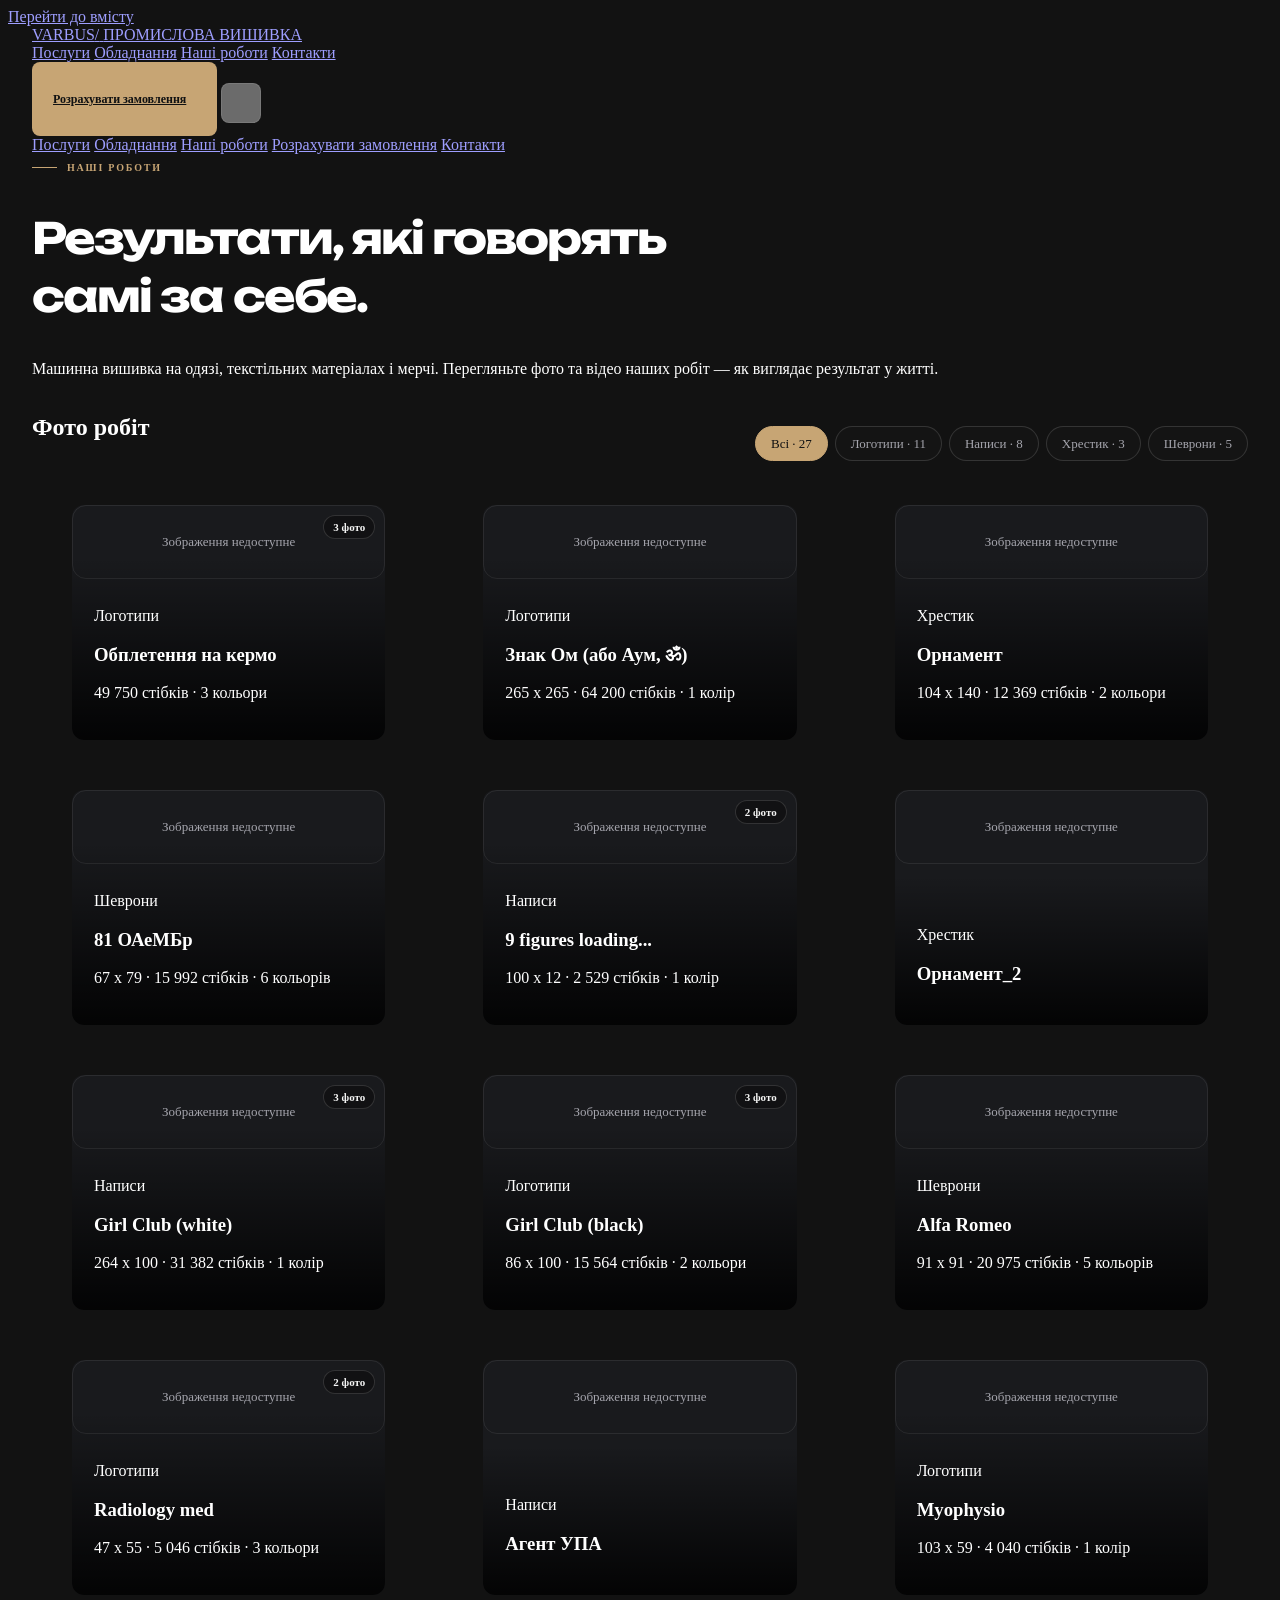
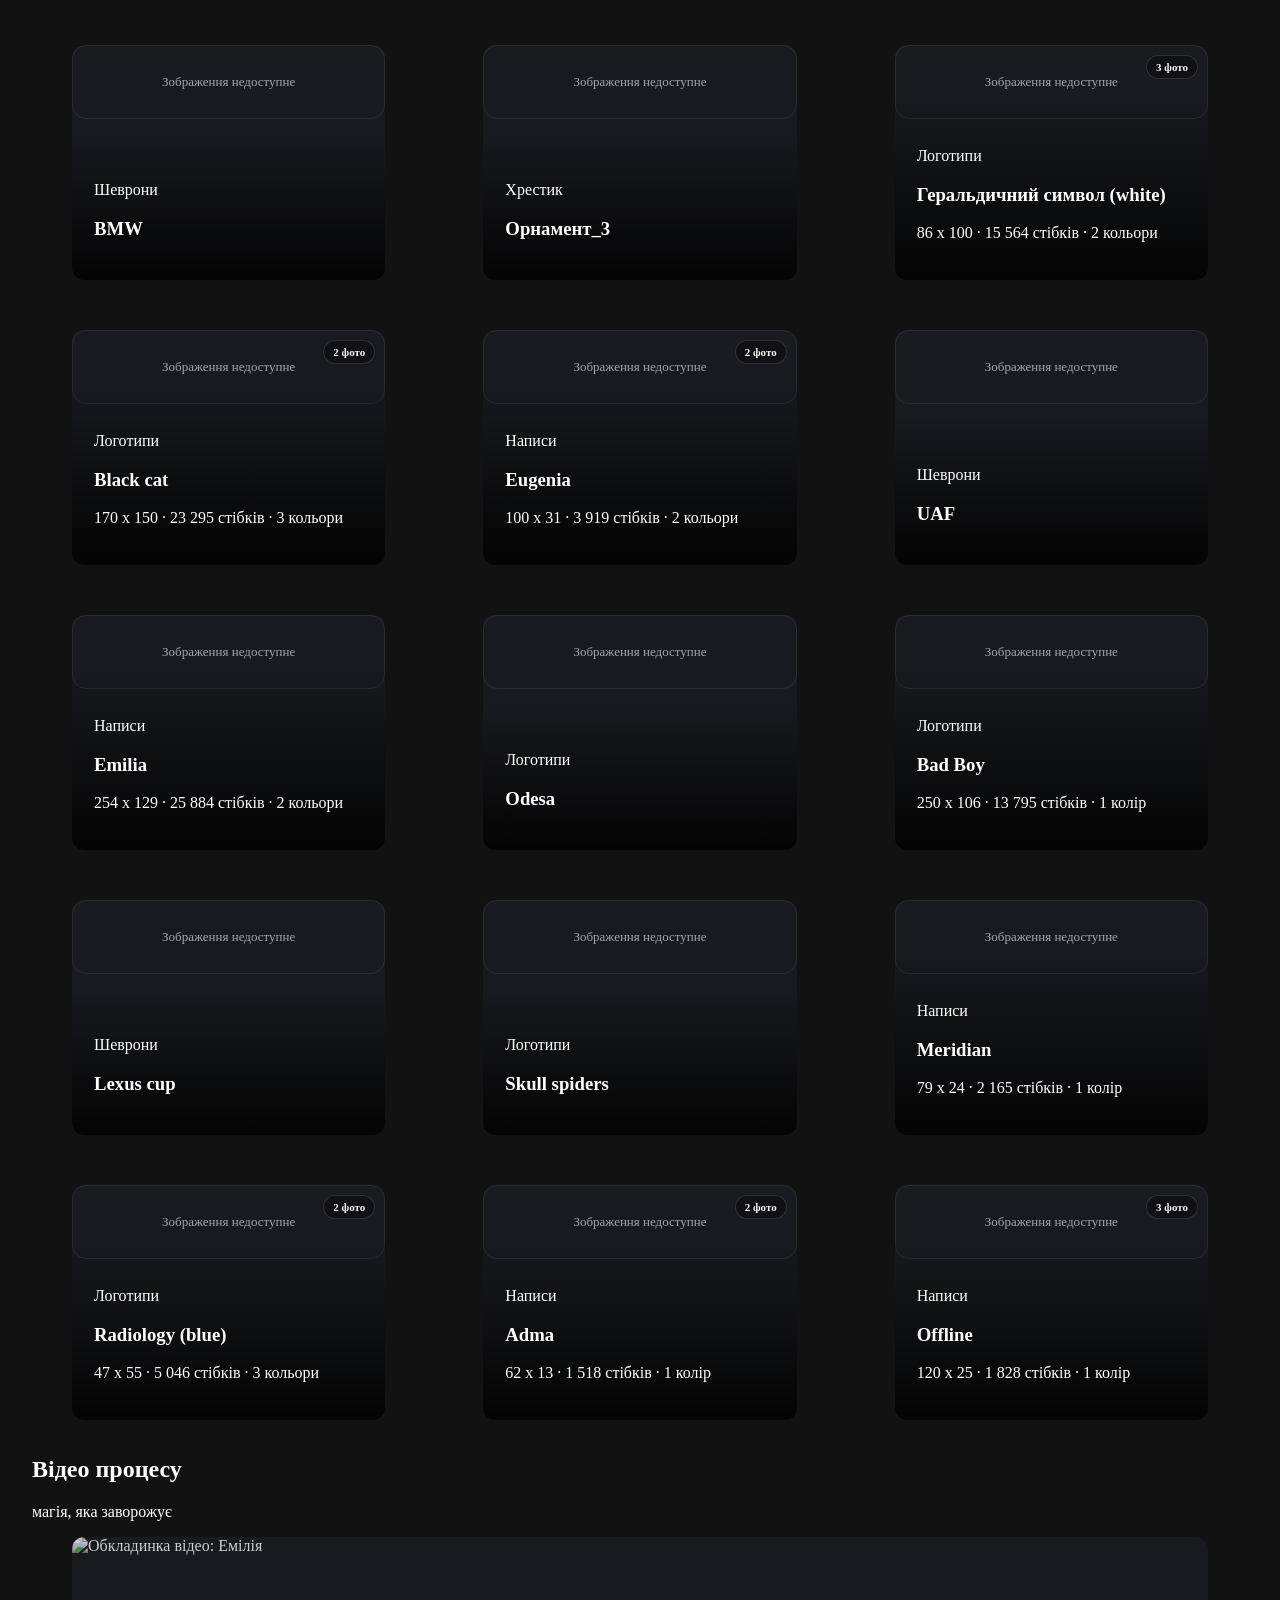
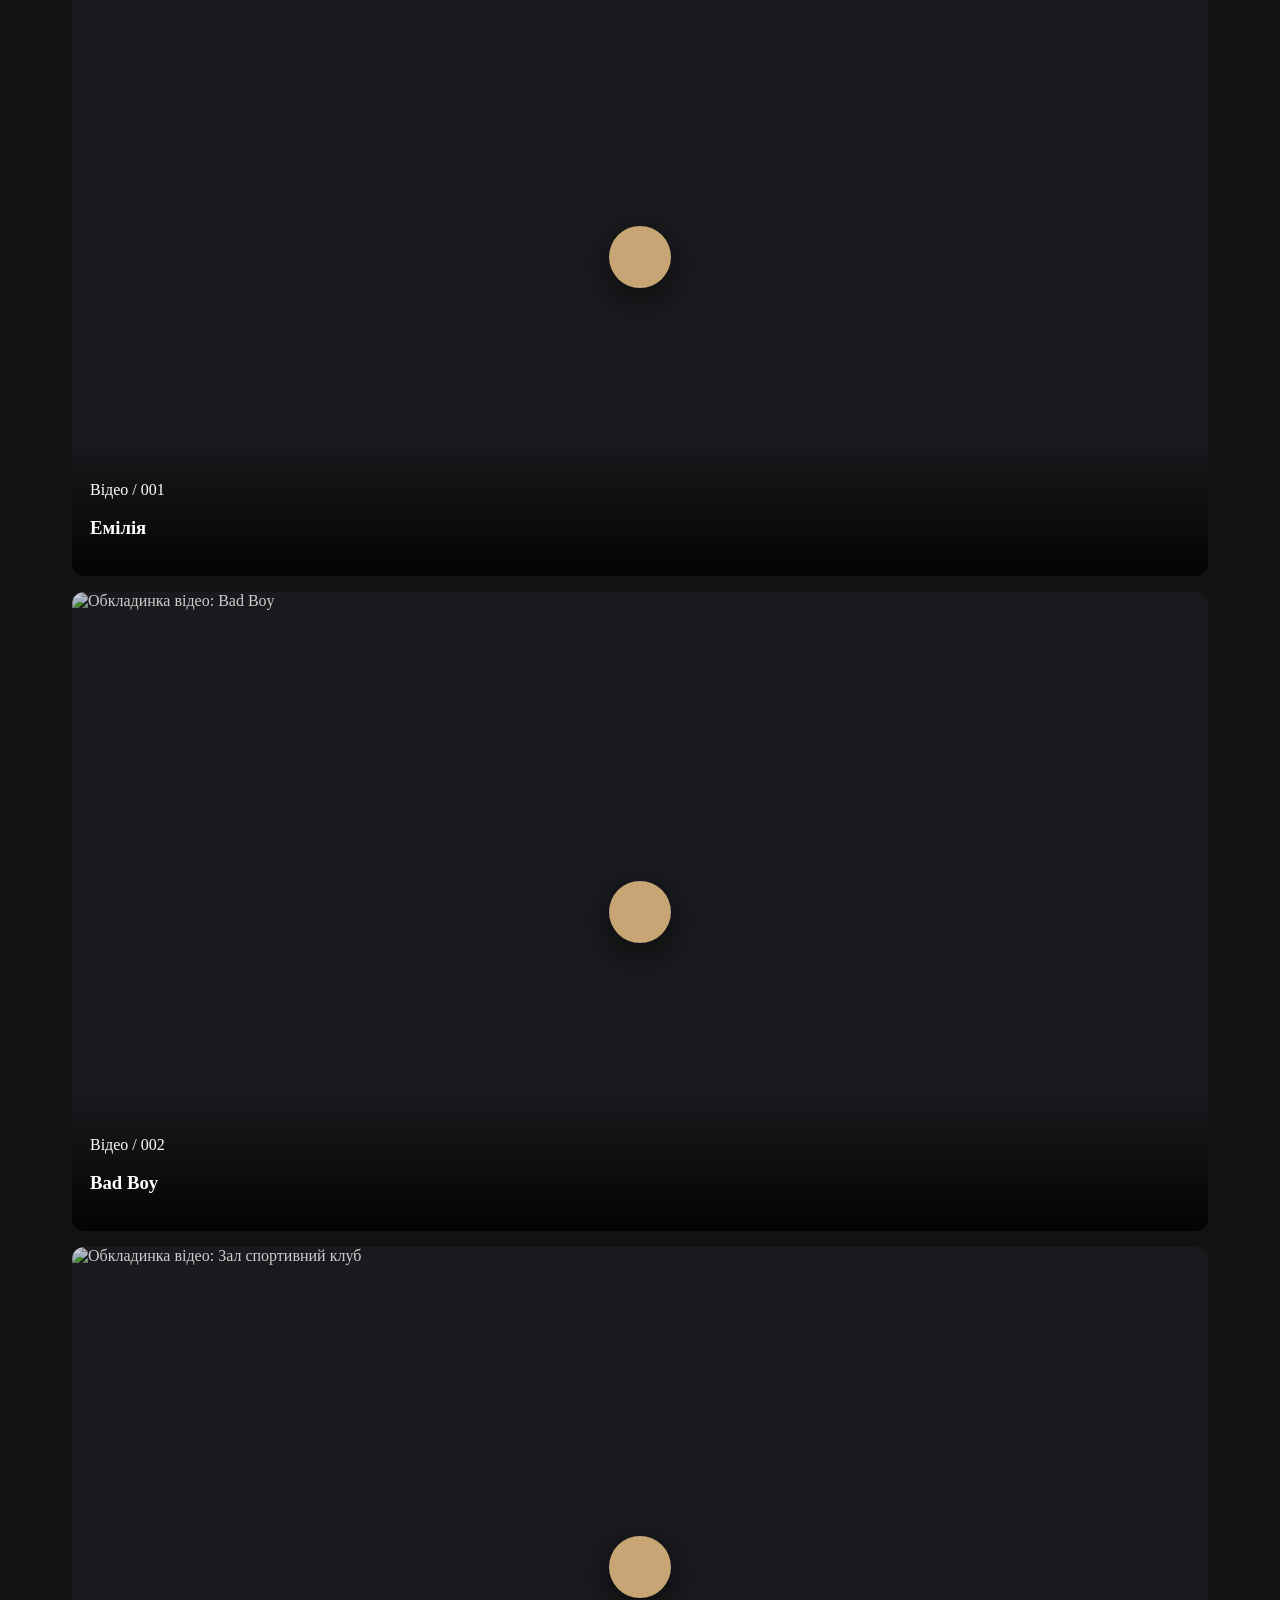
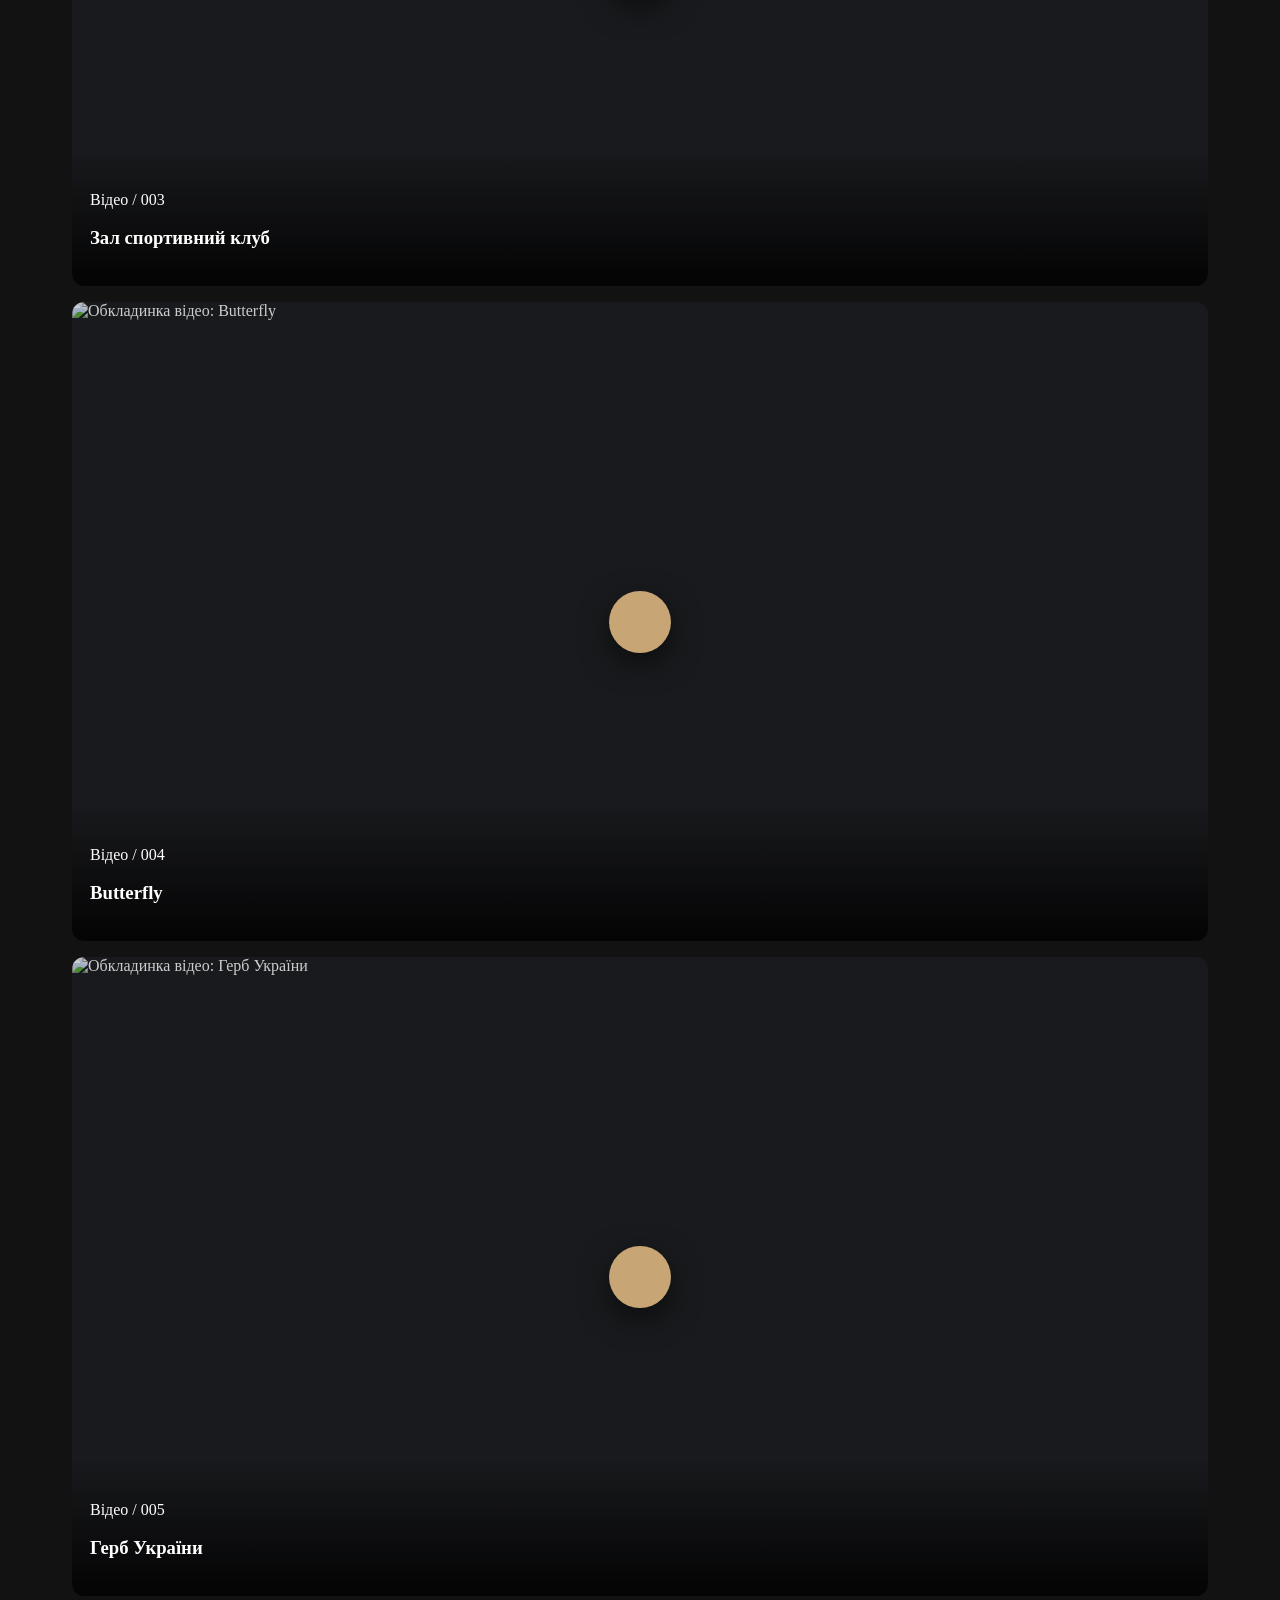
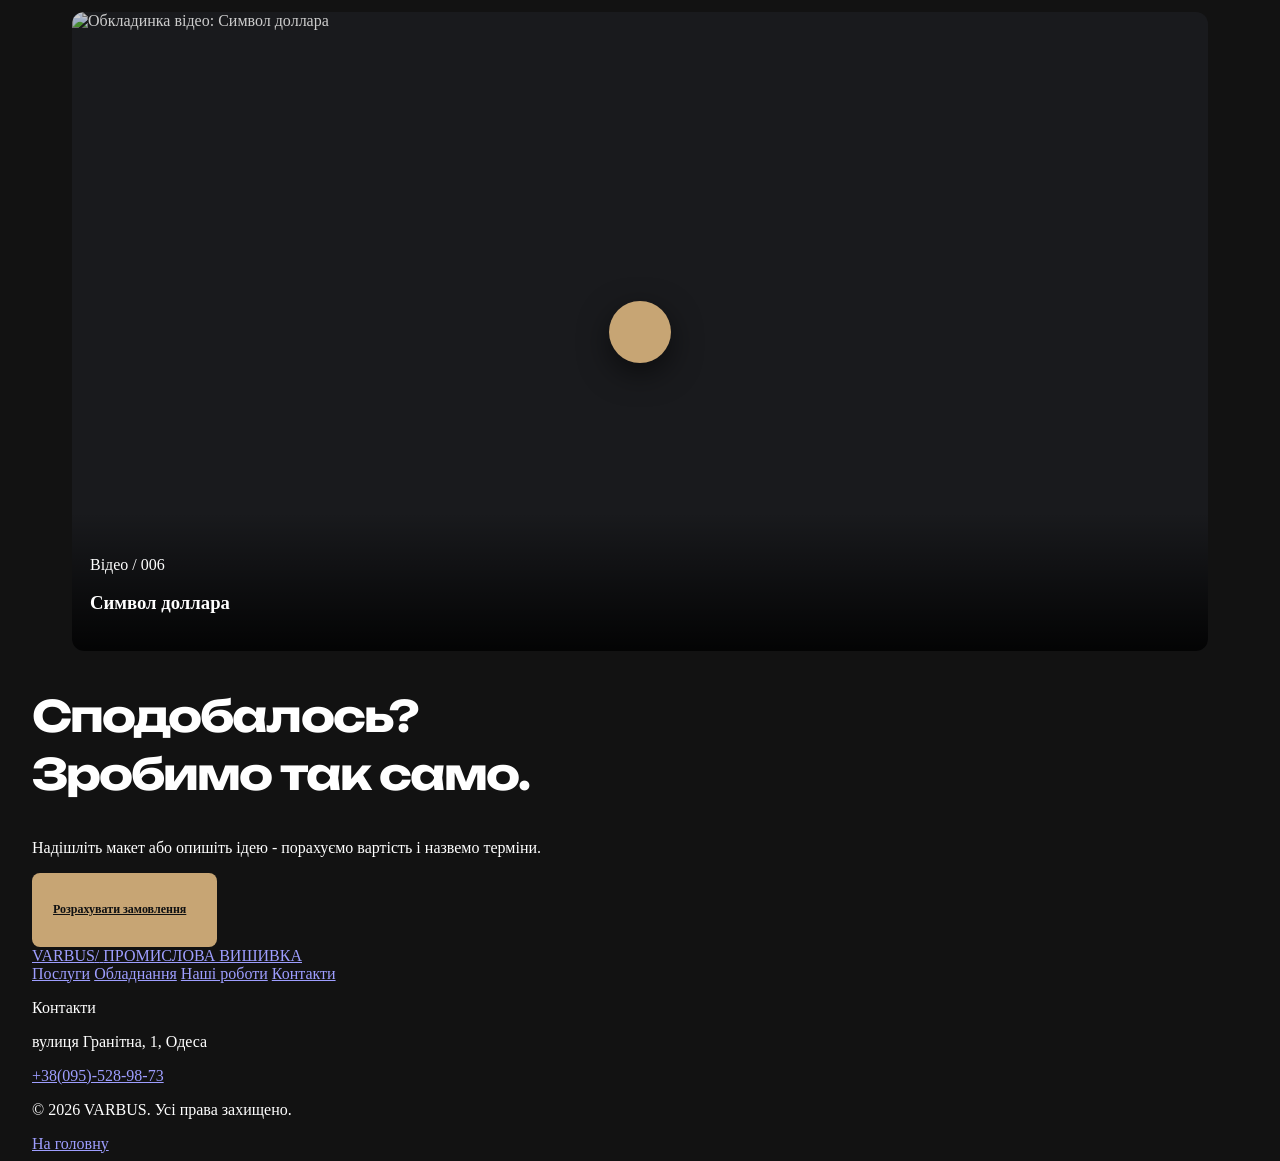
==== gallery.html @ a40c2afc "Initial commit" ====
<!DOCTYPE html>
<html lang="uk" class="scroll-smooth">
<head>
  <meta charset="UTF-8">
  <meta name="viewport" content="width=device-width, initial-scale=1.0">
  <meta name="theme-color" content="#101112">
  <link rel="icon" type="image/png" sizes="64x64" href="favicon.png?v=4">
  <link rel="icon" type="image/png" sizes="32x32" href="favicon-32.png?v=4">
  <link rel="apple-touch-icon" href="apple-touch-icon.png?v=4">
  <meta name="description" content="Роботи студії VARBUS: машинна вишивка на одязі, текстилі та мерчі. Фото і відео реальних проєктів.">
  <title>VARBUS — наші роботи</title>

  <!-- Tailwind CSS. Для робочого сайту рекомендовано зібрати стилі локально. -->
  <script src="https://cdn.tailwindcss.com"></script>
  <script>
    tailwind.config = {
      theme: {
        extend: {
          colors: {
            ink: '#101112',
            panel: '#191a1d',
            gold: '#c7a574',
            muted: '#a5a5ad'
          },
          fontFamily: {
            sans: ['Manrope', 'sans-serif'],
            display: ['Unbounded', 'sans-serif']
          }
        }
      }
    };
  </script>

  <link rel="preconnect" href="https://fonts.googleapis.com">
  <link rel="preconnect" href="https://fonts.gstatic.com" crossorigin>
  <link href="https://fonts.googleapis.com/css2?family=Manrope:wght@400;500;600;700;800&family=Unbounded:wght@400;500;600;700&display=swap" rel="stylesheet">
  <script src="https://unpkg.com/lucide@0.468.0/dist/umd/lucide.min.js" defer></script>

  <style>
    :root { color-scheme: dark; }
    * { -webkit-tap-highlight-color: transparent; }
    body { overflow-x: hidden; }
    ::selection { background: #c7a574; color: #101112; }
    section[id], footer[id], form[id] { scroll-margin-top: 100px; }

    .shell { width: min(1280px, calc(100% - 48px)); margin-inline: auto; }
    .eyebrow {
      display: inline-flex; align-items: center; gap: 10px;
      font-size: 10px; font-weight: 800; color: #c7a574;
      letter-spacing: .18em; text-transform: uppercase;
    }
    .eyebrow::before { content: ''; width: 25px; height: 1px; background: currentColor; }
    .section-title {
      font-family: 'Unbounded', sans-serif;
      font-size: clamp(25px, 3.4vw, 43px);
      line-height: 1.35; letter-spacing: -.045em;
    }
    .button {
      display: inline-flex; align-items: center; justify-content: center;
      min-height: 48px; gap: 10px; padding: 13px 21px;
      border-radius: 8px; font-size: 12px; font-weight: 800;
      transition: transform .2s, background .2s, border-color .2s;
    }
    .button:hover { transform: translateY(-2px); }
    .button-gold { color: #101112; background: #c7a574; }
    .button-gold:hover { background: #dfbd8f; }
    .button-outline { border: 1px solid #ffffff22; background: #ffffff03; }
    .button-outline:hover { border-color: #c7a57488; background: #c7a5740b; }
    .social-icon {
      display: inline-flex; align-items: center; justify-content: center;
      width: 40px; height: 40px; border: 1px solid #ffffff18;
      border-radius: 8px; color: #c7a574;
      transition: background .2s, border-color .2s;
    }
    .social-icon:hover { background: #c7a57412; border-color: #c7a57477; }
    :focus-visible { outline: 2px solid #dfbd8f; outline-offset: 4px; }

    .portfolio-card { position: relative; overflow: hidden; background: #191a1d; border-radius: 12px; }
    .portfolio-card img { width: 100%; height: 100%; object-fit: cover; transition: transform .8s; }
    .portfolio-card:hover img { transform: scale(1.08); }

    .gallery-head {
      display: flex; justify-content: space-between; align-items: end;
      flex-wrap: wrap; gap: 16px 20px; margin-bottom: 28px;
    }
    .filters { display: flex; flex-wrap: wrap; gap: 7px; }
    .filter {
      border: 1px solid #ffffff22; background: #ffffff03; color: #a5a5ad;
      border-radius: 999px; padding: 9px 15px; cursor: pointer;
      font-family: inherit; font-size: 13px; line-height: 1.2;
      transition: background .2s, color .2s, border-color .2s;
    }
    .filter:hover, .filter.active { background: #c7a574; color: #101112; border-color: #c7a574; }
    .gallery {
      display: grid; grid-template-columns: 1fr; gap: 18px;
    }
    .gallery .portfolio-card { aspect-ratio: 4 / 3; }
    .gallery-message {
      grid-column: 1 / -1; margin: 0; padding: 28px;
      border: 1px solid #ffffff14; border-radius: 14px;
      color: #a5a5ad; text-align: center; font-size: 13px;
    }
    .photos-badge {
      position: absolute; top: 10px; right: 10px; z-index: 1;
      display: inline-flex; align-items: center; gap: 5px;
      padding: 5px 9px; border-radius: 999px;
      background: rgba(16, 17, 18, 0.82); border: 1px solid #ffffff24;
      color: #f5f5f5; font-size: 11px; font-weight: 700;
      pointer-events: none; backdrop-filter: blur(4px);
    }
    .portfolio-card:focus-visible { outline: 2px solid #dfbd8f; outline-offset: 2px; }

    .lightbox {
      position: fixed; inset: 0; z-index: 200;
      display: none; flex-direction: column; align-items: center; justify-content: center;
      background: rgba(10, 11, 12, 0.93); padding: 24px;
      text-align: center;
    }
    .lightbox.open { display: flex; }
    .lightbox img {
      max-width: min(1200px, 92vw); max-height: 74vh; width: auto; height: auto;
      border-radius: 10px; object-fit: contain;
    }
    .lightbox-caption { margin-top: 16px; text-align: center; }
    .lightbox-caption h3 { margin: 0; font-size: 16px; font-weight: 700; }
    .lightbox-caption p { margin: 4px 0 0; font-size: 13px; color: #a5a5ad; }
    .lightbox-close, .lightbox-nav {
      position: absolute; display: flex; align-items: center; justify-content: center;
      border-radius: 999px; cursor: pointer;
      color: #f5f5f5; background: rgba(255, 255, 255, 0.06);
      border: 1px solid #ffffff22; transition: background .2s, border-color .2s, transform .2s;
    }
    .lightbox-close:hover, .lightbox-nav:hover { background: #c7a574; color: #101112; border-color: #c7a574; }
    .lightbox-close { top: 20px; right: 20px; width: 44px; height: 44px; font-size: 22px; line-height: 1; }
    .lightbox-nav { top: 50%; transform: translateY(-50%); width: 46px; height: 46px; font-size: 22px; line-height: 1; }
    .lightbox-prev { left: 16px; }
    .lightbox-next { right: 16px; }
    .lightbox-count {
      position: absolute; top: 32px; left: 50%; transform: translateX(-50%);
      font-size: 13px; color: #a5a5ad;
    }
    .lightbox video {
      max-width: min(1100px, 94vw); max-height: 78vh; width: auto; height: auto;
      border-radius: 10px; background: #000;
    }
    .lightbox iframe {
      width: min(1100px, 94vw); max-height: 78vh; aspect-ratio: 16 / 9;
      border: 0; border-radius: 10px; background: #000;
    }
    @media (min-width: 640px) { .gallery { grid-template-columns: repeat(2, 1fr); } }
    @media (min-width: 1024px) { .gallery { grid-template-columns: repeat(3, 1fr); } }
    .portfolio-caption {
      position: absolute; inset: auto 0 0;
      padding: 50px 22px 22px; background: linear-gradient(transparent, #000d);
    }

    .video-card {
      position: relative; overflow: hidden; background: #191a1d; border-radius: 12px;
      aspect-ratio: 16 / 9;
    }
    .video-card img { width: 100%; height: 100%; object-fit: cover; transition: transform .8s; filter: brightness(.8); }
    .video-card:hover img { transform: scale(1.06); }
    .video-card .play-badge {
      position: absolute; inset: 0; margin: auto;
      display: flex; align-items: center; justify-content: center;
      width: 62px; height: 62px; border-radius: 50%;
      background: #c7a574; color: #101112;
      box-shadow: 0 10px 30px #0008;
      transition: transform .2s, background .2s;
    }
    .video-card:hover .play-badge { transform: scale(1.1); background: #dfbd8f; }
    .video-label {
      position: absolute; inset: auto 0 0;
      padding: 44px 18px 18px; background: linear-gradient(transparent, #000d);
    }

    @media (max-width: 640px) {
      .shell { width: calc(100% - 32px); }
    }
    @media (prefers-reduced-motion: reduce) {
      html { scroll-behavior: auto !important; }
      *, *::before, *::after {
        animation: none !important; transition: none !important;
        scroll-behavior: auto !important;
      }
    }
  </style>
</head>

<body class="bg-ink font-sans text-white antialiased">
  <a href="#main" class="fixed left-4 top-4 z-[100] -translate-y-24 rounded bg-gold px-4 py-3 text-ink focus:translate-y-0">
    Перейти до вмісту
  </a>

  <!-- 01. ШАПКА САЙТУ -->
  <header class="sticky top-0 z-50 border-b border-white/[.08] bg-ink/95 backdrop-blur-xl">
    <div class="shell flex h-20 items-center justify-between gap-3">
      <a href="index.html" class="flex shrink-0 items-center gap-3" aria-label="VARBUS — на головну">
        <span class="flex h-10 w-10 items-center justify-center rounded-lg border border-gold/40 text-gold">
          <i data-lucide="scan-line" class="h-6 w-6" aria-hidden="true"></i>
        </span>
        <span>
          <span class="block font-display text-lg font-semibold tracking-[-.07em]">VARBUS<span class="text-gold">/</span></span>
          <span class="block text-[8px] font-bold tracking-[.17em] text-muted">ПРОМИСЛОВА ВИШИВКА</span>
        </span>
      </a>

      <nav aria-label="Основна навігація" class="hidden items-center gap-6 text-xs text-muted xl:flex">
        <a href="index.html#services" class="hover:text-gold">Послуги</a>
        <a href="index.html#technology" class="hover:text-gold">Обладнання</a>
        <a href="gallery.html" class="text-gold" aria-current="page">Наші роботи</a>
        <a href="index.html#contacts" class="hover:text-gold">Контакти</a>
      </nav>

      <div class="flex items-center gap-2 sm:gap-4">
        <a href="index.html#calculator" class="button button-gold hidden sm:inline-flex">
          Розрахувати замовлення
          <i data-lucide="arrow-up-right" class="h-4 w-4" aria-hidden="true"></i>
        </a>
        <button id="menuButton" type="button" class="social-icon xl:hidden"
                aria-label="Відкрити меню" aria-expanded="false" aria-controls="mobileMenu">
          <i data-lucide="menu" class="h-5 w-5" aria-hidden="true"></i>
        </button>
      </div>
    </div>

    <nav id="mobileMenu" class="hidden border-t border-white/10 xl:hidden" aria-label="Мобільна навігація">
      <div class="shell flex flex-col gap-1 py-4 text-sm">
        <a href="index.html#services" class="rounded px-3 py-3 hover:bg-white/5">Послуги</a>
        <a href="index.html#technology" class="rounded px-3 py-3 hover:bg-white/5">Обладнання</a>
        <a href="gallery.html" class="rounded px-3 py-3 text-gold hover:bg-white/5">Наші роботи</a>
        <a href="index.html#calculator" class="rounded px-3 py-3 hover:bg-white/5">Розрахувати замовлення</a>
        <a href="index.html#contacts" class="rounded px-3 py-3 hover:bg-white/5">Контакти</a>
      </div>
    </nav>
  </header>

  <main id="main">
    <!-- 02. ЗАГОЛОВОК ГАЛЕРЕЇ -->
    <section class="py-16 lg:py-24">
      <div class="shell">
        <span class="eyebrow">Наші роботи</span>
        <h1 class="section-title mt-4 max-w-3xl">Результати, які говорять<br><span class="text-gold">самі за себе.</span></h1>
        <p class="mt-5 max-w-lg text-sm leading-7 text-muted">
          Машинна вишивка на одязі, текстільних матеріалах і мерчі.
          Перегляньте фото та відео наших робіт — як виглядає результат у житті.
        </p>
      </div>
    </section>

    <!-- 03. ФОТО -->
    <section id="photos" class="pb-16 lg:pb-20">
      <div class="shell">
        <div class="gallery-head">
          <h2 class="text-xl font-bold">Фото робіт</h2>
          <div class="filters" id="filters">
            <button type="button" class="filter active" data-filter="all">Всі</button>
            <button type="button" class="filter" data-filter="logo">Логотипи</button>
            <button type="button" class="filter" data-filter="text">Написи</button>
            <button type="button" class="filter" data-filter="clothes">Хрестик</button>
            <button type="button" class="filter" data-filter="patch">Шеврони</button>
          </div>
        </div>

        <!-- Картки будуються з масиву works у JavaScript нижче.
             Додавання роботи: скопіюйте рядок у масив works, замініть
             image на посилання з imgbb (https://i.ibb.co/.../photo.jpg),
             category — logo / text / clothes / patch. -->
        <div class="gallery" id="gallery" aria-live="polite"></div>
      </div>
    </section>

    <!-- 04. ВІДЕО -->
    <section id="videos" class="pb-16 lg:pb-20">
      <div class="shell">
        <div class="mb-8 flex items-end justify-between gap-4">
          <h2 class="text-xl font-bold">Відео процесу</h2>
          <span class="text-[10px] uppercase tracking-[.2em] text-muted">магія, яка заворожує</span>
        </div>

        <!-- Додавання відео: у масив videos у JavaScript нижче.
             poster — обкладинка (картинка з media/videos/ або посилання),
             video  — файл mp4 у media/videos/ (можна і зовнішнє посилання).
             Якщо треба вбудувати YouTube — додайте type: 'youtube'. -->
        <div class="grid gap-4 md:grid-cols-3" id="videoGrid"></div>
      </div>
    </section>

    <!-- 05. ЗАПИТ ПРО РОБОТУ -->
    <section class="pb-20 lg:pb-28">
      <div class="shell rounded-2xl border border-gold/20 bg-gold/[.045] p-8 text-center lg:p-14">
        <h2 class="section-title">Сподобалось?<br><span class="text-gold">Зробимо так само.</span></h2>
        <p class="mx-auto mt-4 max-w-md text-sm leading-7 text-muted">
          Надішліть макет або опишіть ідею - порахуємо вартість і назвемо терміни.
        </p>
        <a href="index.html#calculator" class="button button-gold mt-7">
          Розрахувати замовлення
          <i data-lucide="arrow-up-right" class="h-4 w-4" aria-hidden="true"></i>
        </a>
      </div>
    </section>
  </main>

  <!-- 06. ПІДВАЛ -->
  <footer class="border-t border-white/[.08] bg-[#151618]">
    <div class="shell grid gap-10 py-12 md:grid-cols-3">
      <a href="index.html" class="flex items-center gap-3">
        <span class="flex h-10 w-10 items-center justify-center rounded-lg border border-gold/40 text-gold">
          <i data-lucide="scan-line" class="h-6 w-6" aria-hidden="true"></i>
        </span>
        <span>
          <span class="block font-display text-lg font-semibold tracking-[-.07em]">VARBUS<span class="text-gold">/</span></span>
          <span class="block text-[8px] font-bold tracking-[.17em] text-muted">ПРОМИСЛОВА ВИШИВКА</span>
        </span>
      </a>

      <nav class="flex flex-col gap-2 text-sm text-muted" aria-label="Навігація в підвалі">
        <a href="index.html#services" class="hover:text-gold">Послуги</a>
        <a href="index.html#technology" class="hover:text-gold">Обладнання</a>
        <a href="gallery.html" class="hover:text-gold">Наші роботи</a>
        <a href="index.html#contacts" class="hover:text-gold">Контакти</a>
      </nav>

      <div class="text-sm text-muted">
        <p class="text-xs font-semibold text-white">Контакти</p>
        <p class="mt-2 text-xs leading-6">вулиця Гранітна, 1, Одеса</p>
        <p class="text-xs leading-6">
          <a id="studioPhoneFooter" href="index.html#contacts" class="hover:text-gold">+38(095)-528-98-73</a>
        </p>
      </div>
    </div>

    <div class="border-t border-white/[.08]">
      <div class="shell flex flex-col justify-between gap-4 py-6 text-[10px] text-muted sm:flex-row sm:items-center">
        <p>© <span id="currentYear"></span> VARBUS. Усі права захищено.</p>
        <a href="index.html" class="flex items-center gap-2 hover:text-gold">
          На головну
          <i data-lucide="arrow-up-right" class="h-3 w-3" aria-hidden="true"></i>
        </a>
      </div>
    </div>
  </footer>

<!-- Лайтбокс: перегляд фото у збільшеному вигляді -->
  <div id="lightbox" class="lightbox" role="dialog" aria-modal="true" aria-label="Перегляд роботи">
    <div class="lightbox-count" id="lbCount" aria-live="polite"></div>
    <button type="button" class="lightbox-close" id="lbClose" aria-label="Закрити">×</button>
    <button type="button" class="lightbox-nav lightbox-prev" id="lbPrev" aria-label="Попереднє фото">‹</button>
    <img id="lbImage" src="" alt="">
    <button type="button" class="lightbox-nav lightbox-next" id="lbNext" aria-label="Наступне фото">›</button>
    <div class="lightbox-caption">
      <h3 id="lbTitle"></h3>
      <p id="lbDesc"></p>
    </div>
  </div>

  <!-- Лайтбокс для відео -->
  <div id="videoLightbox" class="lightbox" role="dialog" aria-modal="true" aria-label="Перегляд відео">
    <button type="button" class="lightbox-close" id="lbVClose" aria-label="Закрити">×</button>
    <video id="lbVideo" controls playsinline preload="metadata" hidden></video>
    <iframe id="lbFrame" hidden allow="autoplay; fullscreen; picture-in-picture" allowfullscreen></iframe>
    <div class="lightbox-caption">
      <h3 id="lbVTitle"></h3>
      <a id="lbVLink" href="#" target="_blank" rel="noopener"
         style="display:none; margin-top:10px; font-size:13px; color:#c7a574; text-decoration:underline;">
        Відкрити на YouTube →
      </a>
    </div>
  </div>

  <script>
    /*
     * РОБОТИ ГАЛЕРЕЇ.
     * Додавайте роботи сюди: скопіюйте рядок, замініть image на посилання
     * з imgbb (https://i.ibb.co/.../photo.jpg), category — logo / text / clothes / patch.
     * Категорії кнопок: Всі / Логотипи / Написи / Хрестик / Шеврони.
     * Якщо в роботі кілька фото — додайте масив images (перше фото = обкладинка):
     *   image:  'https://i.ibb.co/.../1.jpg',
     *   images: [
     *     'https://i.ibb.co/.../1.jpg',
     *     'https://i.ibb.co/.../2.jpg'
     *   ]
     */
    const works = [
      {
        category: 'logo',
        image: 'https://i.ibb.co/Wp2QJ9ny/photo-2026-09-16-11-49-40-2.jpg',
        images: [
          'https://i.ibb.co/DDcWR5BF/photo-2026-09-16-11-49-41-cr.jpg',
          'https://i.ibb.co/5x5jfhq2/photo-2026-09-16-11-49-41-2-cr.jpg',
          'https://i.ibb.co/qMSFVmcR/photo-2026-09-16-11-50-29-2-cr-cr.jpg'
        ],
        title: 'Обплетення на кермо',
        description: '49 750 стібків · 3 кольори'
      },
      {
        category: 'logo',
        image: 'https://i.ibb.co/Fk2BRpQf/IMG-0907.jpg',
        title: 'Знак Ом (або Аум, ॐ)',
        description: '265 х 265 · 64 200 стібків · 1 колір'
      },
      {
        category: 'clothes',
        image: 'https://i.ibb.co/gLhxCpsN/IMG-0918.jpg',
        title: 'Орнамент',
        description: '104 х 140 · 12 369 стібків · 2 кольори'
      },
      {
        category: 'patch',
        image: 'https://i.ibb.co/WNwBFgdJ/IMG-0921-cr.jpg',
        title: '81 ОАеМБр',
        description: '67 х 79 · 15 992 стібків · 6 кольорів'
      },
      {
        category: 'text',
        image: 'https://i.ibb.co/204kQx0x/IMG-0939-cr.jpg',
        images: [
          'https://i.ibb.co/pvHSWvJR/image.jpg',
          'https://i.ibb.co/WvnCcGkB/IMG-0926-cr.jpg'
        ],
        title: '9 figures loading...',
        description: '100 х 12 · 2 529 стібків · 1 колір'
      },
      {
        category: 'clothes',
        image: 'https://i.ibb.co/PGDWzgFM/IMG-0917-cr.jpg',
        title: 'Орнамент_2'
      },
      {
        category: 'text',
        image: 'https://i.ibb.co/27rXgJMF/IMG-0936-cr.jpg',
        images: [
          'https://i.ibb.co/7NKnY9Tj/IMG-6942-1.jpg',
          'https://i.ibb.co/Q7djwdL0/IMG-6932.jpg',
          'https://i.ibb.co/V0PKTHxN/IMG-6939.jpg'
        ],
        title: 'Girl Club (white)',
        description: '264 х 100 · 31 382 стібків · 1 колір'
      },
      {
        category: 'logo',
        image: 'https://i.ibb.co/PsyTDM1C/IMG-0938-cr.jpg',
        images: [
          'https://i.ibb.co/bgD1FLmm/101.jpg',
          'https://i.ibb.co/60ykx0vy/IMG-6935.jpg',
          'https://i.ibb.co/WWX5s4Yf/IMG-7035-1.jpg'
        ],
        title: 'Girl Club (black)',
        description: '86 х 100 · 15 564 стібків · 2 кольори'
      },
      {
        category: 'patch',
        image: 'https://i.ibb.co/TDmRcMPW/IMG-0923-cr.jpg',
        title: 'Alfa Romeo',
        description: '91 х 91 · 20 975 стібків · 5 кольорів'
      },
      {
        category: 'logo',
        image: 'https://i.ibb.co/svvP0Mf8/IMG-0900.jpg',
        images: [
          'https://i.ibb.co/svvP0Mf8/IMG-0900.jpg',
          'https://i.ibb.co/Cppb5Jg9/IMG-0903-cr.jpg'
        ],
        title: 'Radiology med',
        description: '47 х 55 · 5 046 стібків · 3 кольори'
      },
      {
        category: 'text',
        image: 'https://i.ibb.co/9HQDxGLj/IMG-0914.jpg',
        title: 'Агент УПА'
      },
      {
        category: 'logo',
        image: 'https://i.ibb.co/rRm8c1TY/IMG-0929-cr.jpg',
        title: 'Myophysio',
        description: '103 х 59 · 4 040 стібків · 1 колір'
      },
      {
        category: 'patch',
        image: 'https://i.ibb.co/xq0vJ0z3/IMG-0924.jpg',
        title: 'BMW'
      },
      {
        category: 'clothes',
        image: 'https://i.ibb.co/GvRvnDNJ/IMG-0928.jpg',
        title: 'Орнамент_3'
      },
      {
        category: 'logo',
        image: 'https://i.ibb.co/VY4syJdd/IMG-0935-cr.jpg',
        images: [
          'https://i.ibb.co/7J5dRS7t/photo-2026-05-01-10-41-42.jpg',
          'https://i.ibb.co/JjDcm52y/photo-2026-05-01-10-42-09.jpg',
          'https://i.ibb.co/DfBfF1Tc/IMG-6940.jpg'
        ],
        title: 'Геральдичний символ (white)',
        description: '86 х 100 · 15 564 стібків · 2 кольори'
      },
      {
        category: 'logo',
        image: 'https://i.ibb.co/HfCMqY4K/IMG-0913-cr.jpg',
        images: [
          'https://i.ibb.co/h1ggGJVt/IMG-7656-cr.jpg',
          'https://i.ibb.co/x8SfTV5p/IMG-0934.jpg'
        ],
        title: 'Black cat',
        description: '170 х 150 · 23 295 стібків · 3 кольори'
      },
      {
        category: 'text',
        image: 'https://i.ibb.co/PGCKVr2Y/IMG-0909.jpg',
        images: [
          'https://i.ibb.co/PGCKVr2Y/IMG-0909.jpg',
          'https://i.ibb.co/Q7pf05Kh/Chat-GPT-Image-18-2026-12-45-38.png'
        ],
        title: 'Eugenia',
        description: '100 х 31 · 3 919 стібків · 2 кольори'
      },
      {
        category: 'patch',
        image: 'https://i.ibb.co/5g81j74K/IMG-0925.jpg',
        title: 'UAF'
      },
      {
        category: 'text',
        image: 'https://i.ibb.co/cXXJ4knk/photo-2026-09-16-11-50-29.jpg',
        title: 'Emilia',
        description: '254 х 129 · 25 884 стібків · 2 кольори'
      },
      {
        category: 'logo',
        image: 'https://i.ibb.co/5gCSZ3Md/IMG-0912-cr.jpg',
        title: 'Odesa'
      },
      {
        category: 'logo',
        image: 'https://i.ibb.co/D6W1xd7/IMG-0167.jpg',
        title: 'Bad Boy',
        description: '250 х 106 · 13 795 стібків · 1 колір'
      },
      {
        category: 'patch',
        image: 'https://i.ibb.co/gb94hdHW/IMG-0919-cr.jpg',
        title: 'Lexus cup'
      },
      {
        category: 'logo',
        image: 'https://i.ibb.co/Hf13c1kn/IMG-0916-cr.jpg',
        title: 'Skull spiders'
      },
      {
        category: 'text',
        image: 'https://i.ibb.co/mCLCFCf7/IMG-0931-cr.jpg',
        title: 'Meridian',
        description: '79 х 24 · 2 165 стібків · 1 колір'
      },
      {
        category: 'logo',
        image: 'https://i.ibb.co/sJtMV19S/IMG-0908-cr.jpg',
        images: [
          'https://i.ibb.co/sJtMV19S/IMG-0908-cr.jpg',
          'https://i.ibb.co/Q7pf05Kh/Chat-GPT-Image-18-2026-12-45-38.png'
        ],
        title: 'Radiology (blue)',
        description: '47 х 55 · 5 046 стібків · 3 кольори'
      },
      {
        category: 'text',
        image: 'https://i.ibb.co/G32ZdXrT/photo-2026-09-16-11-52-15-cr.jpg',
        images: [
          'https://i.ibb.co/G32ZdXrT/photo-2026-09-16-11-52-15-cr.jpg',
          'https://i.ibb.co/zhc1pND4/IMG-7229-cr.jpg'
        ],
        title: 'Adma',
        description: '62 х 13 · 1 518 стібків · 1 колір'
      },
      {
        category: 'text',
        image: 'https://i.ibb.co/sdWr4qfH/photo-2026-05-01-10-43-48.jpg',
        images: [
          'https://i.ibb.co/4ZGpzZJT/photo-2026-05-01-10-38-58.jpg',
          'https://i.ibb.co/NdvMh388/photo-2026-05-01-10-38-45.jpg',
          'https://i.ibb.co/4Zmj6vtr/IMG-6949.jpg'
        ],
        title: 'Offline',
        description: '120 х 25 · 1 828 стібків · 1 колір'
      },
    ];

    const CATEGORY_LABELS = {
      all: 'Всі',
      logo: 'Логотипи',
      text: 'Написи',
      clothes: 'Хрестик',
      patch: 'Шеврони'
    };

/*
     * ВІДЕО — mp4-файли лежать у папці media/videos/ поруч із сайтом
     * (при розміщенні на GitHub/Netlify завантажте папку разом із сайтом).
     *
     * Поля елемента:
     *   poster — обкладинка (картинка в media/videos/ або посилання, напр.
     *            https://img.youtube.com/vi/ВАШ_ВІДЕО_ID/mqdefault.jpg );
     *   video  — файл mp4: media/videos/назва.mp4
     *            (можна і зовнішнє посилання — catbox/хостинг);
     *   title  — назва (підпис).
     *
     * Щоб додати відео: покладіть mp4 у media/videos/ і скопіюйте блок нижче.
     * (Якщо колись треба буде вбудувати YouTube — додайте type: 'youtube'
     *  і в video вкажіть посилання на ролик.)
     */
    const videos = [
      {
        poster: 'https://i.ibb.co/MkQXZjVF/image.jpg',
        video: 'media/videos/emilia.mp4',
        title: 'Емілія'
      },
      {
        poster: 'https://i.ibb.co/D6W1xd7/IMG-0167.jpg',
        video: 'media/videos/bad_boy.mp4',
        title: 'Bad Boy'
      },
      {
        poster: 'https://i.ibb.co/XZ6HyYty/IMG-7355-cr.jpg',
        video: 'media/videos/zal.mp4',
        title: 'Зал спортивний клуб'
      },
      {
        poster: 'https://i.ibb.co/39FF7n7m/IMG-6788.jpg',
        video: 'media/videos/butterfly.mp4',
        title: 'Butterfly'
      },
      {
        poster: 'https://i.ibb.co/Kg7HBTC/ukr.jpg',
        video: 'media/videos/ukr.mp4',
        title: 'Герб України'
      },
      {
        poster: 'https://i.ibb.co/YB2gtPcf/IMG-0926-cr.jpg',
        video: 'media/videos/dollar.mp4',
        title: 'Символ доллара'
      },

      // Тут додаються нові відео — скопіюйте цей блок, покладіть mp4 у media/videos/:
      // {
      //   poster: 'media/videos/назва.jpg',
      //   video: 'media/videos/назва.mp4',
      //   title: 'Назва відео'
      // },
    ];

    document.addEventListener('DOMContentLoaded', () => {
      if (window.lucide) window.lucide.createIcons();
      document.getElementById('currentYear').textContent = new Date().getFullYear();

      const menuButton = document.getElementById('menuButton');
      const mobileMenu = document.getElementById('mobileMenu');
      menuButton.addEventListener('click', () => {
        const open = mobileMenu.classList.toggle('hidden');
        menuButton.setAttribute('aria-expanded', String(!open));
        const icon = menuButton.querySelector('i');
        if (open) {
          icon.setAttribute('data-lucide', 'menu');
        } else {
          icon.setAttribute('data-lucide', 'x');
        }
        if (window.lucide) window.lucide.createIcons();
      });

      /* ---------- ГАЛЕРЕЯ ЗАМОВЧУВАНЬ ---------- */
      const gallery = document.getElementById('gallery');
      const filterButtons = document.querySelectorAll('.filter');
      let activeFilter = 'all';

      const CATEGORY_COUNT = works.reduce((acc, work) => {
        acc[work.category] = (acc[work.category] || 0) + 1;
        return acc;
      }, {});
      filterButtons.forEach((button) => {
        const key = button.dataset.filter;
        const count = key === 'all' ? works.length : (CATEGORY_COUNT[key] || 0);
        button.textContent = `${CATEGORY_LABELS[key]} · ${count}`;
      });

      function createMessage(message) {
        const paragraph = document.createElement('p');
        paragraph.className = 'gallery-message';
        paragraph.textContent = message;
        return paragraph;
      }

      function getWorkImages(work) {
        return (work.images && work.images.length) ? work.images : [work.image];
      }

      function createWorkCard(work) {
        const figure = document.createElement('figure');
        figure.className = 'portfolio-card';
        figure.tabIndex = 0;
        figure.setAttribute('role', 'button');
        figure.setAttribute('aria-label', `Відкрити роботу: ${work.title || 'без назви'}`);

        const image = document.createElement('img');
        image.src = work.image;
        image.alt = work.title || 'Робота з машинної вишивки';
        image.loading = 'lazy';
        image.addEventListener('error', () => {
          image.remove();
          figure.append(createMessage('Зображення недоступне'));
        }, { once: true });

        const images = getWorkImages(work);
        if (images.length > 1) {
          const badge = document.createElement('span');
          badge.className = 'photos-badge';
          badge.textContent = `${images.length} фото`;
          figure.append(badge);
        }

        const caption = document.createElement('figcaption');
        caption.className = 'portfolio-caption';

        const label = document.createElement('span');
        label.className = 'text-[9px] uppercase tracking-[.2em] text-gold';
        label.textContent = CATEGORY_LABELS[work.category] || 'Робота';

        const title = document.createElement('h3');
        title.className = 'mt-2 text-sm font-bold';
        title.textContent = work.title || 'Без назви';

        caption.append(label, title);

        if (work.description) {
          const description = document.createElement('p');
          description.className = 'mt-2 text-xs text-gray-300';
          description.textContent = work.description;
          caption.append(description);
        }

        figure.append(image, caption);

        figure.addEventListener('click', () => openLightbox(work, 0));
        figure.addEventListener('keydown', (event) => {
          if (event.key === 'Enter' || event.key === ' ') {
            event.preventDefault();
            openLightbox(work, 0);
          }
        });

        return figure;
      }

      function renderWorks() {
        const filteredWorks = activeFilter === 'all'
          ? works
          : works.filter(work => work.category === activeFilter);

        gallery.replaceChildren();

        if (!filteredWorks.length) {
          gallery.append(createMessage(
            activeFilter === 'all'
              ? 'Робіт поки немає.'
              : 'У цій категорії поки немає робіт.'
          ));
          return;
        }

        filteredWorks.forEach(work => {
          gallery.append(createWorkCard(work));
        });
      }

      filterButtons.forEach(button => {
        button.addEventListener('click', () => {
          filterButtons.forEach(item => item.classList.remove('active'));
          button.classList.add('active');
          activeFilter = button.dataset.filter;
          renderWorks();
        });
      });

      /* ---------- ЛАЙТБОКС ---------- */
      const lightbox = document.getElementById('lightbox');
      const lbImage = document.getElementById('lbImage');
      const lbTitle = document.getElementById('lbTitle');
      const lbDesc = document.getElementById('lbDesc');
      const lbCount = document.getElementById('lbCount');
      const lbClose = document.getElementById('lbClose');
      const lbPrev = document.getElementById('lbPrev');
      const lbNext = document.getElementById('lbNext');

      let lightboxImages = [];
      let lightboxIndex = 0;

      function showLightboxImage() {
        lbImage.src = lightboxImages[lightboxIndex];
        lbCount.textContent = `${lightboxIndex + 1} / ${lightboxImages.length}`;
        lbNext.hidden = lightboxImages.length < 2;
        lbPrev.hidden = lightboxImages.length < 2;
      }

      function openLightbox(work, index) {
        lightboxImages = getWorkImages(work);
        lightboxIndex = index;
        lbTitle.textContent = work.title || 'Без назви';
        lbDesc.textContent = work.description || '';
        showLightboxImage();
        lightbox.classList.add('open');
        document.body.style.overflow = 'hidden';
        lbClose.focus();
      }

      function closeLightbox() {
        lbImage.src = '';
        lightbox.classList.remove('open');
        document.body.style.overflow = '';
      }

      function stepLightbox(delta) {
        lightboxIndex += delta;
        if (lightboxIndex < 0) lightboxIndex = lightboxImages.length - 1;
        if (lightboxIndex > lightboxImages.length - 1) lightboxIndex = 0;
        showLightboxImage();
      }

      lbClose.addEventListener('click', closeLightbox);
      lbPrev.addEventListener('click', () => stepLightbox(-1));
      lbNext.addEventListener('click', () => stepLightbox(1));
      lightbox.addEventListener('click', (event) => {
        if (event.target === lightbox) closeLightbox();
      });
      document.addEventListener('keydown', (event) => {
        if (!lightbox.classList.contains('open')) return;
        if (event.key === 'Escape') closeLightbox();
        if (event.key === 'ArrowLeft') stepLightbox(-1);
        if (event.key === 'ArrowRight') stepLightbox(1);
      });

      /* ---------- ВІДЕО ---------- */
      const videoGrid = document.getElementById('videoGrid');
      const videoLightbox = document.getElementById('videoLightbox');
      const lbVideo = document.getElementById('lbVideo');
      const lbFrame = document.getElementById('lbFrame');
      const lbVTitle = document.getElementById('lbVTitle');
      const lbVLink = document.getElementById('lbVLink');
      const lbVClose = document.getElementById('lbVClose');

      function createVideoCard(video, index) {
        const figure = document.createElement('figure');
        figure.className = 'video-card';
        figure.tabIndex = 0;
        figure.setAttribute('role', 'button');
        figure.setAttribute('aria-label', `Відкрити відео: ${video.title || 'без назви'}`);

        const image = document.createElement('img');
        image.src = video.poster;
        image.alt = `Обкладинка відео: ${video.title || 'без назви'}`;
        image.loading = 'lazy';

        const badge = document.createElement('span');
        badge.className = 'play-badge';
        const icon = document.createElement('i');
        icon.className = 'h-6 w-6';
        icon.setAttribute('data-lucide', 'play');
        icon.setAttribute('aria-hidden', 'true');
        badge.append(icon);

        const caption = document.createElement('figcaption');
        caption.className = 'video-label';
        const label = document.createElement('span');
        label.className = 'text-[9px] uppercase tracking-[.2em] text-gold';
        label.textContent = `Відео / ${String(index + 1).padStart(3, '0')}`;
        const title = document.createElement('h3');
        title.className = 'mt-2 text-sm font-bold';
        title.textContent = video.title || 'Без назви';
        caption.append(label, title);

        figure.append(image, badge, caption);

        figure.addEventListener('click', () => openVideoLightbox(video));
        figure.addEventListener('keydown', (event) => {
          if (event.key === 'Enter' || event.key === ' ') {
            event.preventDefault();
            openVideoLightbox(video);
          }
        });

        return figure;
      }

      /* Перетворює будь-яке посилання YouTube на embed-адресу:
       youtu.be/ID, watch?v=ID, shorts/ID, live/ID, embed/ID — всі підтримуються.
       Використовуємо youtube-nocookie.com — іноді його не блокують мережеві фільтри,
       на відміну від youtube.com/embed. */
      function toYoutubeEmbed(url) {
        if (!url) return '';
        const m = String(url).match(/(?:youtu\.be\/|watch\?v=|shorts\/|live\/|embed\/)([A-Za-z0-9_-]{11})/);
        return m ? 'https://www.youtube-nocookie.com/embed/' + m[1] : url;
      }

      /* Звичайне посилання на перегляд (для кнопки «Відкрити на YouTube»). */
      function toYoutubeWatch(url) {
        const m = String(url).match(/(?:youtu\.be\/|watch\?v=|shorts\/|live\/|embed\/)([A-Za-z0-9_-]{11})/);
        return m ? 'https://www.youtube.com/watch?v=' + m[1] : url;
      }

      function openVideoLightbox(video) {
        if (video.type === 'youtube') {
          lbVideo.pause();
          lbVideo.hidden = true;
          lbFrame.hidden = false;
          lbFrame.src = toYoutubeEmbed(video.video);
          lbVLink.href = toYoutubeWatch(video.video);
          lbVLink.style.display = '';
        } else {
          lbFrame.removeAttribute('src');
          lbFrame.hidden = true;
          lbVideo.hidden = false;
          lbVideo.src = video.video;
          lbVLink.style.display = 'none';
        }
        lbVTitle.textContent = video.title || '';
        videoLightbox.classList.add('open');
        document.body.style.overflow = 'hidden';
        if (video.type !== 'youtube') lbVideo.play().catch(() => {});
      }

      function closeVideoLightbox() {
        lbVideo.pause();
        lbVideo.removeAttribute('src');
        lbVideo.load();
        lbFrame.removeAttribute('src');
        lbVLink.style.display = 'none';
        videoLightbox.classList.remove('open');
        document.body.style.overflow = '';
      }

      lbVClose.addEventListener('click', closeVideoLightbox);
      videoLightbox.addEventListener('click', (event) => {
        if (event.target === videoLightbox) closeVideoLightbox();
      });
      document.addEventListener('keydown', (event) => {
        if (event.key === 'Escape' && videoLightbox.classList.contains('open')) {
          closeVideoLightbox();
        }
      });

      function renderVideos() {
        videoGrid.replaceChildren();
        videos.forEach((video, index) => {
          videoGrid.append(createVideoCard(video, index));
        });
        if (window.lucide) window.lucide.createIcons();
      }

      renderVideos();
      renderWorks();
    });
  </script>
</body>
</html>
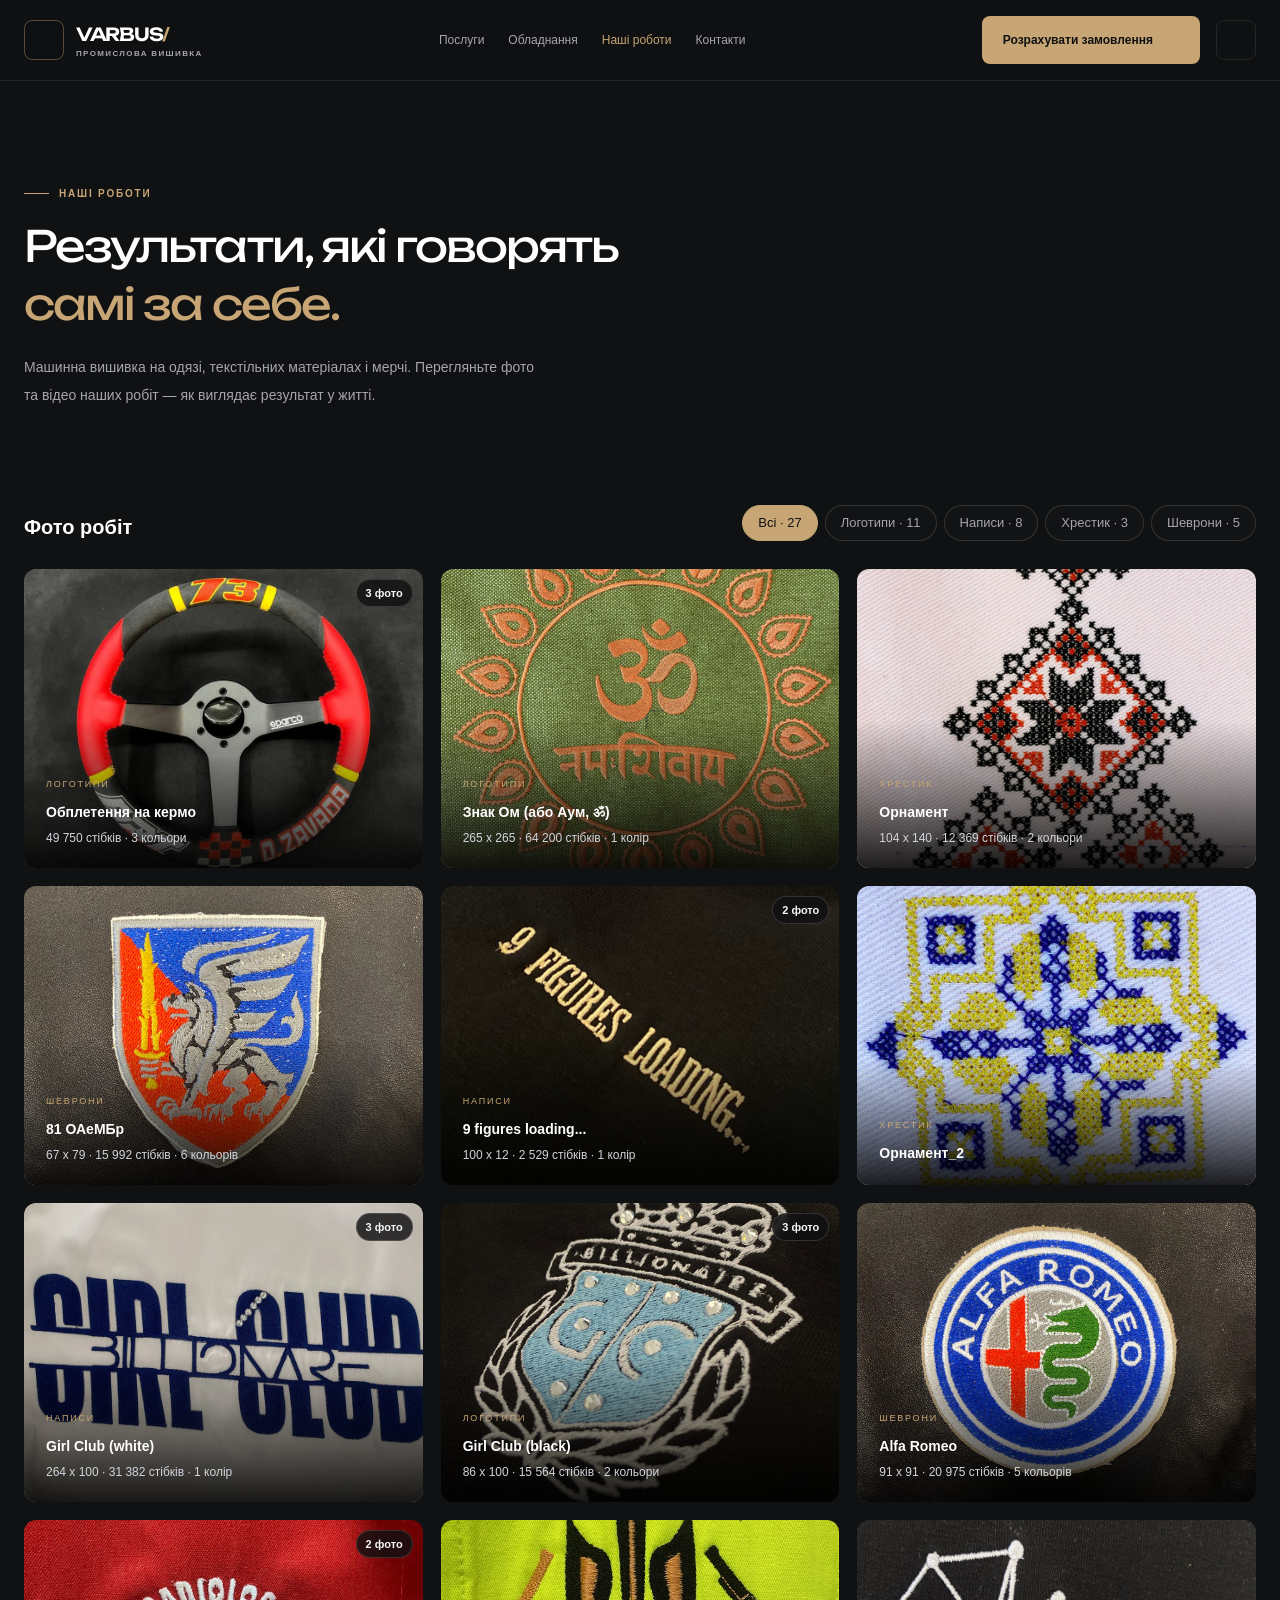
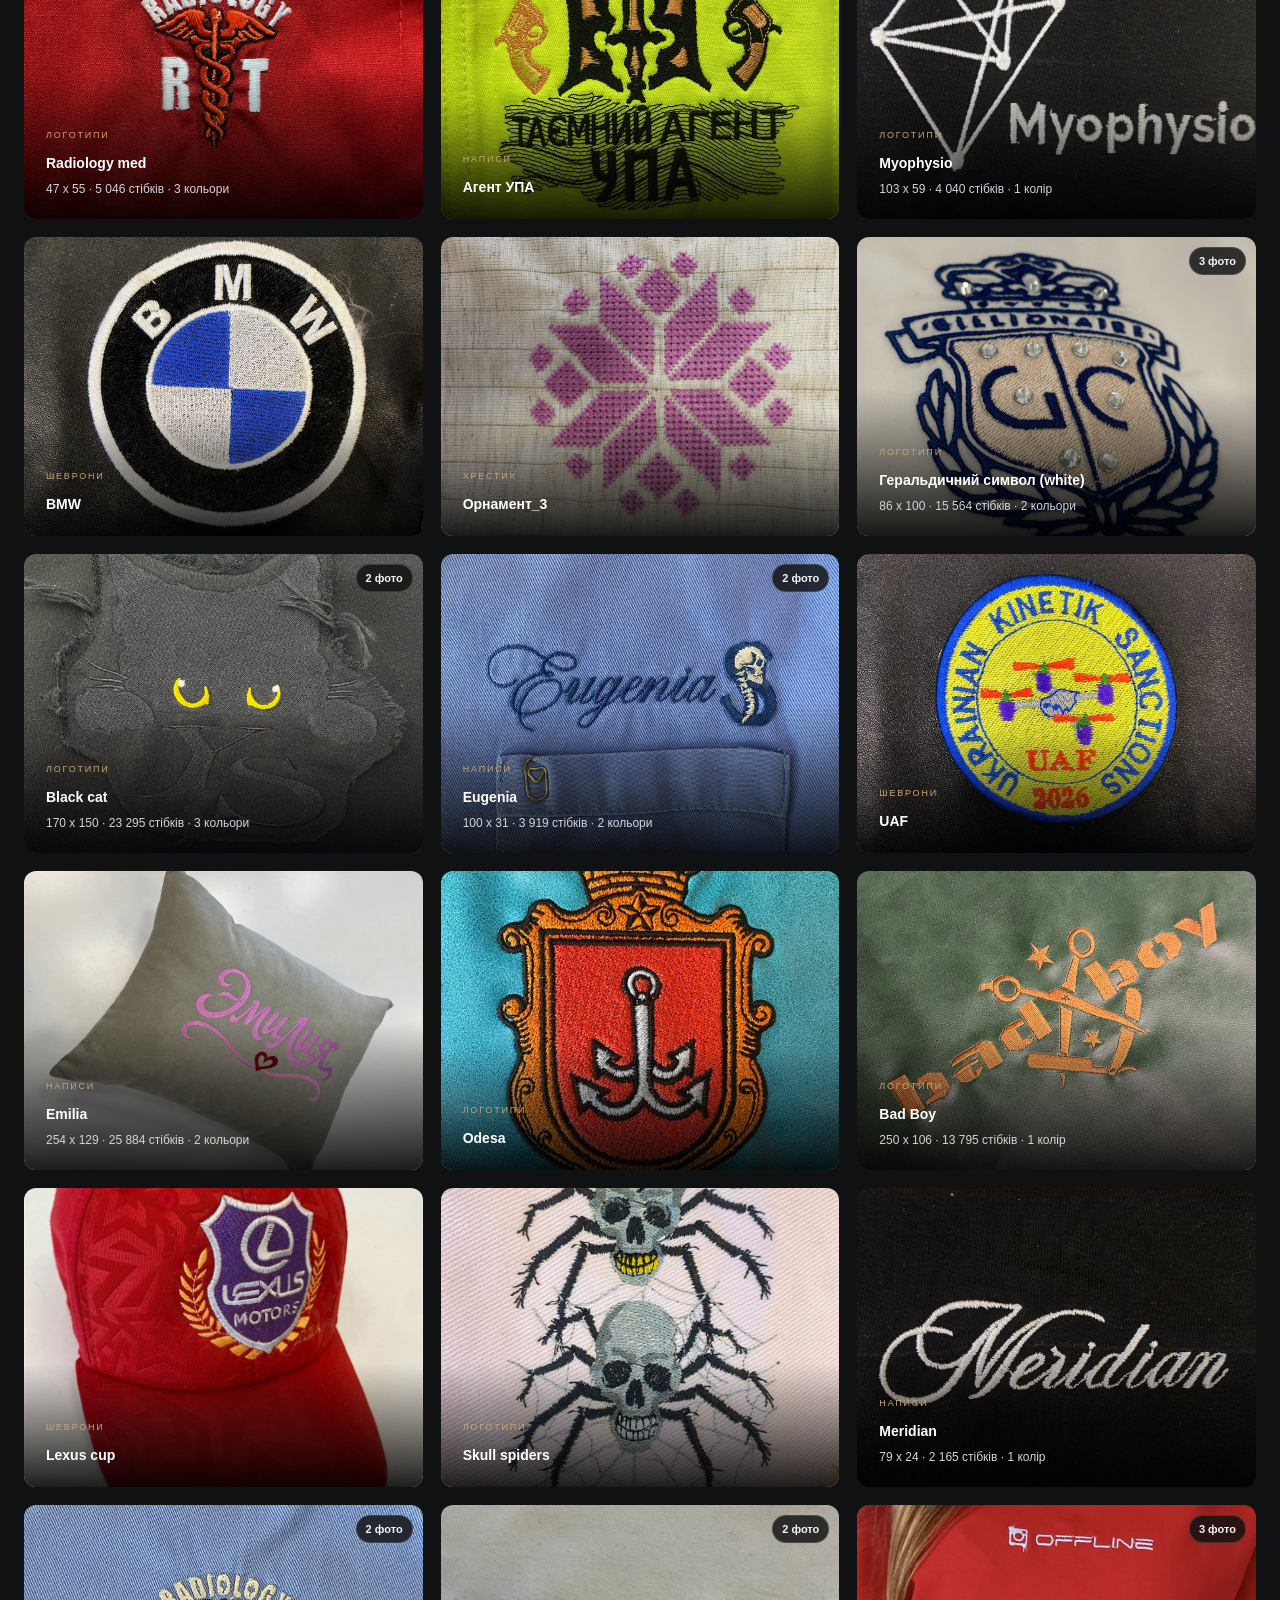
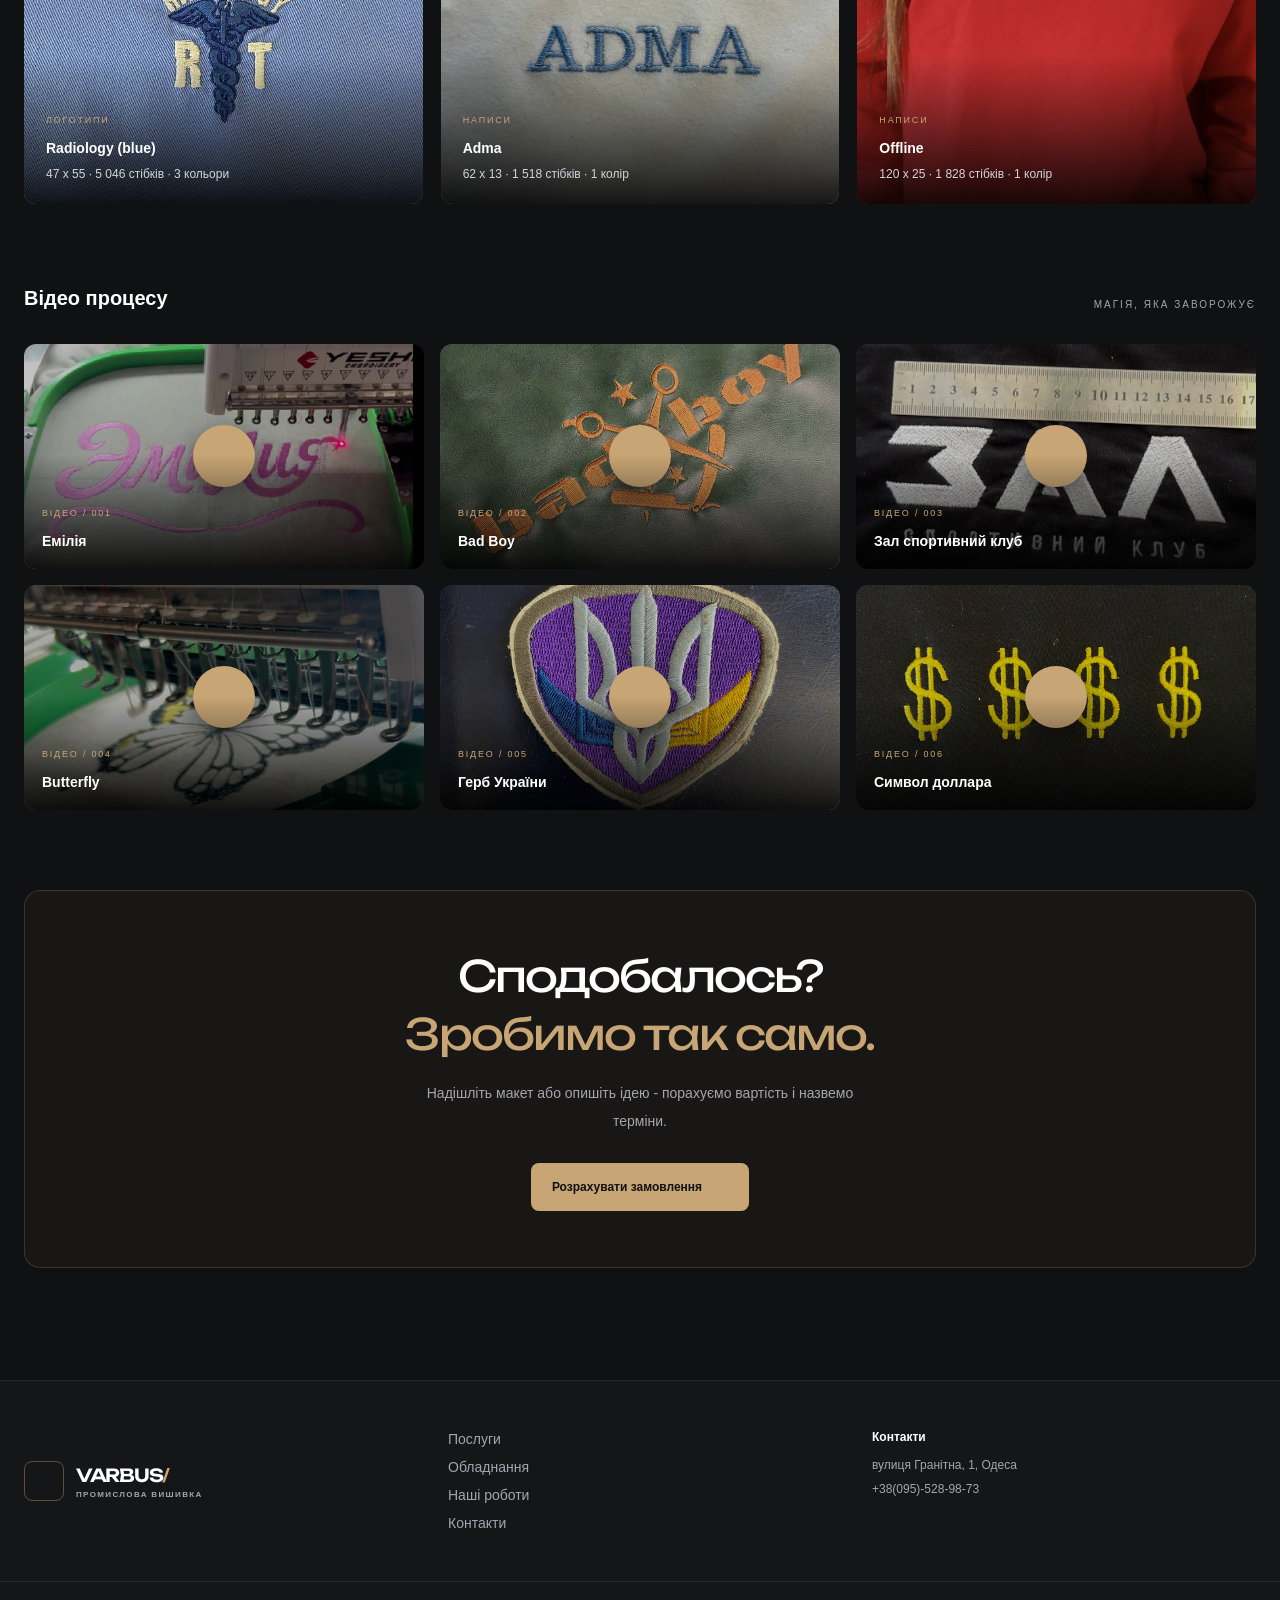
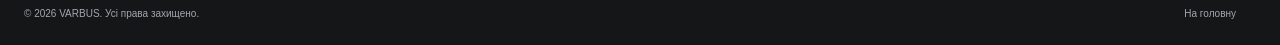
==== commit 5a627fb1: "local media: photos + css, fix case" ====
--- a/gallery.html
+++ b/gallery.html
@@ -10,26 +10,7 @@
   <meta name="description" content="Роботи студії VARBUS: машинна вишивка на одязі, текстилі та мерчі. Фото і відео реальних проєктів.">
   <title>VARBUS — наші роботи</title>
 
-  <!-- Tailwind CSS. Для робочого сайту рекомендовано зібрати стилі локально. -->
-  <script src="https://cdn.tailwindcss.com"></script>
-  <script>
-    tailwind.config = {
-      theme: {
-        extend: {
-          colors: {
-            ink: '#101112',
-            panel: '#191a1d',
-            gold: '#c7a574',
-            muted: '#a5a5ad'
-          },
-          fontFamily: {
-            sans: ['Manrope', 'sans-serif'],
-            display: ['Unbounded', 'sans-serif']
-          }
-        }
-      }
-    };
-  </script>
+  <link rel="stylesheet" href="styles.css">
 
   <link rel="preconnect" href="https://fonts.googleapis.com">
   <link rel="preconnect" href="https://fonts.gstatic.com" crossorigin>
@@ -384,203 +365,203 @@
     const works = [
       {
         category: 'logo',
-        image: 'https://i.ibb.co/Wp2QJ9ny/photo-2026-09-16-11-49-40-2.jpg',
-        images: [
-          'https://i.ibb.co/DDcWR5BF/photo-2026-09-16-11-49-41-cr.jpg',
-          'https://i.ibb.co/5x5jfhq2/photo-2026-09-16-11-49-41-2-cr.jpg',
-          'https://i.ibb.co/qMSFVmcR/photo-2026-09-16-11-50-29-2-cr-cr.jpg'
+        image: 'media/photos/photo-2026-09-16-11-49-40-2.jpg',
+        images: [
+          'media/photos/photo-2026-09-16-11-49-41-cr.jpg',
+          'media/photos/photo-2026-09-16-11-49-41-2-cr.jpg',
+          'media/photos/photo-2026-09-16-11-50-29-2-cr-cr.jpg'
         ],
         title: 'Обплетення на кермо',
         description: '49 750 стібків · 3 кольори'
       },
       {
         category: 'logo',
-        image: 'https://i.ibb.co/Fk2BRpQf/IMG-0907.jpg',
+        image: 'media/photos/IMG-0907.jpg',
         title: 'Знак Ом (або Аум, ॐ)',
         description: '265 х 265 · 64 200 стібків · 1 колір'
       },
       {
         category: 'clothes',
-        image: 'https://i.ibb.co/gLhxCpsN/IMG-0918.jpg',
+        image: 'media/photos/IMG-0918.jpg',
         title: 'Орнамент',
         description: '104 х 140 · 12 369 стібків · 2 кольори'
       },
       {
         category: 'patch',
-        image: 'https://i.ibb.co/WNwBFgdJ/IMG-0921-cr.jpg',
+        image: 'media/photos/IMG-0921-cr.jpg',
         title: '81 ОАеМБр',
         description: '67 х 79 · 15 992 стібків · 6 кольорів'
       },
       {
         category: 'text',
-        image: 'https://i.ibb.co/204kQx0x/IMG-0939-cr.jpg',
-        images: [
-          'https://i.ibb.co/pvHSWvJR/image.jpg',
-          'https://i.ibb.co/WvnCcGkB/IMG-0926-cr.jpg'
+        image: 'media/photos/IMG-0939-cr.jpg',
+        images: [
+          'media/photos/image (1).jpg',
+          'media/photos/IMG-0926-cr.jpg'
         ],
         title: '9 figures loading...',
         description: '100 х 12 · 2 529 стібків · 1 колір'
       },
       {
         category: 'clothes',
-        image: 'https://i.ibb.co/PGDWzgFM/IMG-0917-cr.jpg',
+        image: 'media/photos/IMG-0917-cr.jpg',
         title: 'Орнамент_2'
       },
       {
         category: 'text',
-        image: 'https://i.ibb.co/27rXgJMF/IMG-0936-cr.jpg',
-        images: [
-          'https://i.ibb.co/7NKnY9Tj/IMG-6942-1.jpg',
-          'https://i.ibb.co/Q7djwdL0/IMG-6932.jpg',
-          'https://i.ibb.co/V0PKTHxN/IMG-6939.jpg'
+        image: 'media/photos/IMG-0936-cr.jpg',
+        images: [
+          'media/photos/IMG-6942-1.jpg',
+          'media/photos/IMG-6932.jpg',
+          'media/photos/IMG-6939.jpg'
         ],
         title: 'Girl Club (white)',
         description: '264 х 100 · 31 382 стібків · 1 колір'
       },
       {
         category: 'logo',
-        image: 'https://i.ibb.co/PsyTDM1C/IMG-0938-cr.jpg',
-        images: [
-          'https://i.ibb.co/bgD1FLmm/101.jpg',
-          'https://i.ibb.co/60ykx0vy/IMG-6935.jpg',
-          'https://i.ibb.co/WWX5s4Yf/IMG-7035-1.jpg'
+        image: 'media/photos/IMG-0938-cr.jpg',
+        images: [
+          'media/photos/101.jpg',
+          'media/photos/IMG-6935.jpg',
+          'media/photos/IMG-7035-1.jpg'
         ],
         title: 'Girl Club (black)',
         description: '86 х 100 · 15 564 стібків · 2 кольори'
       },
       {
         category: 'patch',
-        image: 'https://i.ibb.co/TDmRcMPW/IMG-0923-cr.jpg',
+        image: 'media/photos/IMG-0923-cr.jpg',
         title: 'Alfa Romeo',
         description: '91 х 91 · 20 975 стібків · 5 кольорів'
       },
       {
         category: 'logo',
-        image: 'https://i.ibb.co/svvP0Mf8/IMG-0900.jpg',
-        images: [
-          'https://i.ibb.co/svvP0Mf8/IMG-0900.jpg',
-          'https://i.ibb.co/Cppb5Jg9/IMG-0903-cr.jpg'
+        image: 'media/photos/IMG-0900.jpg',
+        images: [
+          'media/photos/IMG-0900.jpg',
+          'media/photos/IMG-0903-cr.jpg'
         ],
         title: 'Radiology med',
         description: '47 х 55 · 5 046 стібків · 3 кольори'
       },
       {
         category: 'text',
-        image: 'https://i.ibb.co/9HQDxGLj/IMG-0914.jpg',
+        image: 'media/photos/IMG-0914.jpg',
         title: 'Агент УПА'
       },
       {
         category: 'logo',
-        image: 'https://i.ibb.co/rRm8c1TY/IMG-0929-cr.jpg',
+        image: 'media/photos/IMG-0929-cr.jpg',
         title: 'Myophysio',
         description: '103 х 59 · 4 040 стібків · 1 колір'
       },
       {
         category: 'patch',
-        image: 'https://i.ibb.co/xq0vJ0z3/IMG-0924.jpg',
+        image: 'media/photos/IMG-0924.jpg',
         title: 'BMW'
       },
       {
         category: 'clothes',
-        image: 'https://i.ibb.co/GvRvnDNJ/IMG-0928.jpg',
+        image: 'media/photos/IMG-0928.jpg',
         title: 'Орнамент_3'
       },
       {
         category: 'logo',
-        image: 'https://i.ibb.co/VY4syJdd/IMG-0935-cr.jpg',
-        images: [
-          'https://i.ibb.co/7J5dRS7t/photo-2026-05-01-10-41-42.jpg',
-          'https://i.ibb.co/JjDcm52y/photo-2026-05-01-10-42-09.jpg',
-          'https://i.ibb.co/DfBfF1Tc/IMG-6940.jpg'
+        image: 'media/photos/IMG-0935-cr.jpg',
+        images: [
+          'media/photos/photo-2026-05-01-10-41-42.jpg',
+          'media/photos/photo-2026-05-01-10-42-09.jpg',
+          'media/photos/IMG-6940.jpg'
         ],
         title: 'Геральдичний символ (white)',
         description: '86 х 100 · 15 564 стібків · 2 кольори'
       },
       {
         category: 'logo',
-        image: 'https://i.ibb.co/HfCMqY4K/IMG-0913-cr.jpg',
-        images: [
-          'https://i.ibb.co/h1ggGJVt/IMG-7656-cr.jpg',
-          'https://i.ibb.co/x8SfTV5p/IMG-0934.jpg'
+        image: 'media/photos/IMG-0913-cr.jpg',
+        images: [
+          'media/photos/IMG-7656-cr.jpg',
+          'media/photos/IMG-0934.jpg'
         ],
         title: 'Black cat',
         description: '170 х 150 · 23 295 стібків · 3 кольори'
       },
       {
         category: 'text',
-        image: 'https://i.ibb.co/PGCKVr2Y/IMG-0909.jpg',
-        images: [
-          'https://i.ibb.co/PGCKVr2Y/IMG-0909.jpg',
-          'https://i.ibb.co/Q7pf05Kh/Chat-GPT-Image-18-2026-12-45-38.png'
+        image: 'media/photos/IMG-0909.jpg',
+        images: [
+          'media/photos/IMG-0909.jpg',
+          'media/photos/Chat-GPT-Image-18-2026-12-45-38.png'
         ],
         title: 'Eugenia',
         description: '100 х 31 · 3 919 стібків · 2 кольори'
       },
       {
         category: 'patch',
-        image: 'https://i.ibb.co/5g81j74K/IMG-0925.jpg',
+        image: 'media/photos/IMG-0925.jpg',
         title: 'UAF'
       },
       {
         category: 'text',
-        image: 'https://i.ibb.co/cXXJ4knk/photo-2026-09-16-11-50-29.jpg',
+        image: 'media/photos/photo-2026-09-16-11-50-29.jpg',
         title: 'Emilia',
         description: '254 х 129 · 25 884 стібків · 2 кольори'
       },
       {
         category: 'logo',
-        image: 'https://i.ibb.co/5gCSZ3Md/IMG-0912-cr.jpg',
+        image: 'media/photos/IMG-0912-cr.jpg',
         title: 'Odesa'
       },
       {
         category: 'logo',
-        image: 'https://i.ibb.co/D6W1xd7/IMG-0167.jpg',
+        image: 'media/photos/IMG-0167.jpg',
         title: 'Bad Boy',
         description: '250 х 106 · 13 795 стібків · 1 колір'
       },
       {
         category: 'patch',
-        image: 'https://i.ibb.co/gb94hdHW/IMG-0919-cr.jpg',
+        image: 'media/photos/IMG-0919-cr.jpg',
         title: 'Lexus cup'
       },
       {
         category: 'logo',
-        image: 'https://i.ibb.co/Hf13c1kn/IMG-0916-cr.jpg',
+        image: 'media/photos/IMG-0916-cr.jpg',
         title: 'Skull spiders'
       },
       {
         category: 'text',
-        image: 'https://i.ibb.co/mCLCFCf7/IMG-0931-cr.jpg',
+        image: 'media/photos/IMG-0931-cr.jpg',
         title: 'Meridian',
         description: '79 х 24 · 2 165 стібків · 1 колір'
       },
       {
         category: 'logo',
-        image: 'https://i.ibb.co/sJtMV19S/IMG-0908-cr.jpg',
-        images: [
-          'https://i.ibb.co/sJtMV19S/IMG-0908-cr.jpg',
-          'https://i.ibb.co/Q7pf05Kh/Chat-GPT-Image-18-2026-12-45-38.png'
+        image: 'media/photos/IMG-0908-cr.jpg',
+        images: [
+          'media/photos/IMG-0908-cr.jpg',
+          'media/photos/Chat-GPT-Image-18-2026-12-45-38.png'
         ],
         title: 'Radiology (blue)',
         description: '47 х 55 · 5 046 стібків · 3 кольори'
       },
       {
         category: 'text',
-        image: 'https://i.ibb.co/G32ZdXrT/photo-2026-09-16-11-52-15-cr.jpg',
-        images: [
-          'https://i.ibb.co/G32ZdXrT/photo-2026-09-16-11-52-15-cr.jpg',
-          'https://i.ibb.co/zhc1pND4/IMG-7229-cr.jpg'
+        image: 'media/photos/photo-2026-09-16-11-52-15-cr.jpg',
+        images: [
+          'media/photos/photo-2026-09-16-11-52-15-cr.jpg',
+          'media/photos/IMG-7229-cr.jpg'
         ],
         title: 'Adma',
         description: '62 х 13 · 1 518 стібків · 1 колір'
       },
       {
         category: 'text',
-        image: 'https://i.ibb.co/sdWr4qfH/photo-2026-05-01-10-43-48.jpg',
-        images: [
-          'https://i.ibb.co/4ZGpzZJT/photo-2026-05-01-10-38-58.jpg',
-          'https://i.ibb.co/NdvMh388/photo-2026-05-01-10-38-45.jpg',
-          'https://i.ibb.co/4Zmj6vtr/IMG-6949.jpg'
+        image: 'media/photos/photo-2026-05-01-10-43-48.jpg',
+        images: [
+          'media/photos/photo-2026-05-01-10-38-58.jpg',
+          'media/photos/photo-2026-05-01-10-38-45.jpg',
+          'media/photos/IMG-6949.jpg'
         ],
         title: 'Offline',
         description: '120 х 25 · 1 828 стібків · 1 колір'
@@ -612,32 +593,32 @@
      */
     const videos = [
       {
-        poster: 'https://i.ibb.co/MkQXZjVF/image.jpg',
+        poster: 'media/photos/image.jpg',
         video: 'media/videos/emilia.mp4',
         title: 'Емілія'
       },
       {
-        poster: 'https://i.ibb.co/D6W1xd7/IMG-0167.jpg',
+        poster: 'media/photos/IMG-0167.jpg',
         video: 'media/videos/bad_boy.mp4',
         title: 'Bad Boy'
       },
       {
-        poster: 'https://i.ibb.co/XZ6HyYty/IMG-7355-cr.jpg',
+        poster: 'media/photos/IMG-7355-cr.jpg',
         video: 'media/videos/zal.mp4',
         title: 'Зал спортивний клуб'
       },
       {
-        poster: 'https://i.ibb.co/39FF7n7m/IMG-6788.jpg',
+        poster: 'media/photos/IMG-6788.jpg',
         video: 'media/videos/butterfly.mp4',
         title: 'Butterfly'
       },
       {
-        poster: 'https://i.ibb.co/Kg7HBTC/ukr.jpg',
+        poster: 'media/photos/ukr.jpg',
         video: 'media/videos/ukr.mp4',
         title: 'Герб України'
       },
       {
-        poster: 'https://i.ibb.co/YB2gtPcf/IMG-0926-cr.jpg',
+        poster: 'media/photos/IMG-0926-cr.jpg',
         video: 'media/videos/dollar.mp4',
         title: 'Символ доллара'
       },
@@ -705,6 +686,7 @@
         image.src = work.image;
         image.alt = work.title || 'Робота з машинної вишивки';
         image.loading = 'lazy';
+        image.decoding = 'async';
         image.addEventListener('error', () => {
           image.remove();
           figure.append(createMessage('Зображення недоступне'));
@@ -858,6 +840,7 @@
         image.src = video.poster;
         image.alt = `Обкладинка відео: ${video.title || 'без назви'}`;
         image.loading = 'lazy';
+        image.decoding = 'async';
 
         const badge = document.createElement('span');
         badge.className = 'play-badge';
--- a/styles.css
+++ b/styles.css
@@ -0,0 +1 @@
+*,:after,:before{--tw-border-spacing-x:0;--tw-border-spacing-y:0;--tw-translate-x:0;--tw-translate-y:0;--tw-rotate:0;--tw-skew-x:0;--tw-skew-y:0;--tw-scale-x:1;--tw-scale-y:1;--tw-pan-x: ;--tw-pan-y: ;--tw-pinch-zoom: ;--tw-scroll-snap-strictness:proximity;--tw-gradient-from-position: ;--tw-gradient-via-position: ;--tw-gradient-to-position: ;--tw-ordinal: ;--tw-slashed-zero: ;--tw-numeric-figure: ;--tw-numeric-spacing: ;--tw-numeric-fraction: ;--tw-ring-inset: ;--tw-ring-offset-width:0px;--tw-ring-offset-color:#fff;--tw-ring-color:rgba(59,130,246,.5);--tw-ring-offset-shadow:0 0 #0000;--tw-ring-shadow:0 0 #0000;--tw-shadow:0 0 #0000;--tw-shadow-colored:0 0 #0000;--tw-blur: ;--tw-brightness: ;--tw-contrast: ;--tw-grayscale: ;--tw-hue-rotate: ;--tw-invert: ;--tw-saturate: ;--tw-sepia: ;--tw-drop-shadow: ;--tw-backdrop-blur: ;--tw-backdrop-brightness: ;--tw-backdrop-contrast: ;--tw-backdrop-grayscale: ;--tw-backdrop-hue-rotate: ;--tw-backdrop-invert: ;--tw-backdrop-opacity: ;--tw-backdrop-saturate: ;--tw-backdrop-sepia: ;--tw-contain-size: ;--tw-contain-layout: ;--tw-contain-paint: ;--tw-contain-style: }::backdrop{--tw-border-spacing-x:0;--tw-border-spacing-y:0;--tw-translate-x:0;--tw-translate-y:0;--tw-rotate:0;--tw-skew-x:0;--tw-skew-y:0;--tw-scale-x:1;--tw-scale-y:1;--tw-pan-x: ;--tw-pan-y: ;--tw-pinch-zoom: ;--tw-scroll-snap-strictness:proximity;--tw-gradient-from-position: ;--tw-gradient-via-position: ;--tw-gradient-to-position: ;--tw-ordinal: ;--tw-slashed-zero: ;--tw-numeric-figure: ;--tw-numeric-spacing: ;--tw-numeric-fraction: ;--tw-ring-inset: ;--tw-ring-offset-width:0px;--tw-ring-offset-color:#fff;--tw-ring-color:rgba(59,130,246,.5);--tw-ring-offset-shadow:0 0 #0000;--tw-ring-shadow:0 0 #0000;--tw-shadow:0 0 #0000;--tw-shadow-colored:0 0 #0000;--tw-blur: ;--tw-brightness: ;--tw-contrast: ;--tw-grayscale: ;--tw-hue-rotate: ;--tw-invert: ;--tw-saturate: ;--tw-sepia: ;--tw-drop-shadow: ;--tw-backdrop-blur: ;--tw-backdrop-brightness: ;--tw-backdrop-contrast: ;--tw-backdrop-grayscale: ;--tw-backdrop-hue-rotate: ;--tw-backdrop-invert: ;--tw-backdrop-opacity: ;--tw-backdrop-saturate: ;--tw-backdrop-sepia: ;--tw-contain-size: ;--tw-contain-layout: ;--tw-contain-paint: ;--tw-contain-style: }/*! tailwindcss v3.4.17 | MIT License | https://tailwindcss.com*/*,:after,:before{border:0 solid #e5e7eb;box-sizing:border-box}:after,:before{--tw-content:""}:host,html{line-height:1.5;-webkit-text-size-adjust:100%;font-family:Manrope,sans-serif;font-feature-settings:normal;font-variation-settings:normal;-moz-tab-size:4;-o-tab-size:4;tab-size:4;-webkit-tap-highlight-color:transparent}body{line-height:inherit;margin:0}hr{border-top-width:1px;color:inherit;height:0}abbr:where([title]){-webkit-text-decoration:underline dotted;text-decoration:underline dotted}h1,h2,h3,h4,h5,h6{font-size:inherit;font-weight:inherit}a{color:inherit;text-decoration:inherit}b,strong{font-weight:bolder}code,kbd,pre,samp{font-family:ui-monospace,SFMono-Regular,Menlo,Monaco,Consolas,Liberation Mono,Courier New,monospace;font-feature-settings:normal;font-size:1em;font-variation-settings:normal}small{font-size:80%}sub,sup{font-size:75%;line-height:0;position:relative;vertical-align:baseline}sub{bottom:-.25em}sup{top:-.5em}table{border-collapse:collapse;border-color:inherit;text-indent:0}button,input,optgroup,select,textarea{color:inherit;font-family:inherit;font-feature-settings:inherit;font-size:100%;font-variation-settings:inherit;font-weight:inherit;letter-spacing:inherit;line-height:inherit;margin:0;padding:0}button,select{text-transform:none}button,input:where([type=button]),input:where([type=reset]),input:where([type=submit]){-webkit-appearance:button;background-color:transparent;background-image:none}:-moz-focusring{outline:auto}:-moz-ui-invalid{box-shadow:none}progress{vertical-align:baseline}::-webkit-inner-spin-button,::-webkit-outer-spin-button{height:auto}[type=search]{-webkit-appearance:textfield;outline-offset:-2px}::-webkit-search-decoration{-webkit-appearance:none}::-webkit-file-upload-button{-webkit-appearance:button;font:inherit}summary{display:list-item}blockquote,dd,dl,figure,h1,h2,h3,h4,h5,h6,hr,p,pre{margin:0}fieldset{margin:0}fieldset,legend{padding:0}menu,ol,ul{list-style:none;margin:0;padding:0}dialog{padding:0}textarea{resize:vertical}input::-moz-placeholder,textarea::-moz-placeholder{color:#9ca3af;opacity:1}input::placeholder,textarea::placeholder{color:#9ca3af;opacity:1}[role=button],button{cursor:pointer}:disabled{cursor:default}audio,canvas,embed,iframe,img,object,svg,video{display:block;vertical-align:middle}img,video{height:auto;max-width:100%}[hidden]:where(:not([hidden=until-found])){display:none}.sr-only{height:1px;margin:-1px;overflow:hidden;padding:0;position:absolute;width:1px;clip:rect(0,0,0,0);border-width:0;white-space:nowrap}.pointer-events-none{pointer-events:none}.fixed{position:fixed}.absolute{position:absolute}.relative{position:relative}.sticky{position:sticky}.inset-0{inset:0}.inset-x-0{left:0;right:0}.bottom-0{bottom:0}.left-4{left:1rem}.left-5{left:1.25rem}.right-5{right:1.25rem}.top-0{top:0}.top-4{top:1rem}.top-5{top:1.25rem}.isolate{isolation:isolate}.-z-10{z-index:-10}.z-50{z-index:50}.z-\[100\]{z-index:100}.mx-auto{margin-left:auto;margin-right:auto}.mb-10{margin-bottom:2.5rem}.mb-3{margin-bottom:.75rem}.mb-4{margin-bottom:1rem}.mb-5{margin-bottom:1.25rem}.mb-8{margin-bottom:2rem}.ml-1{margin-left:.25rem}.mr-2{margin-right:.5rem}.mt-0\.5{margin-top:.125rem}.mt-1{margin-top:.25rem}.mt-1\.5{margin-top:.375rem}.mt-10{margin-top:2.5rem}.mt-2{margin-top:.5rem}.mt-3{margin-top:.75rem}.mt-4{margin-top:1rem}.mt-5{margin-top:1.25rem}.mt-6{margin-top:1.5rem}.mt-7{margin-top:1.75rem}.mt-9{margin-top:2.25rem}.block{display:block}.flex{display:flex}.inline-flex{display:inline-flex}.grid{display:grid}.hidden{display:none}.h-1\.5{height:.375rem}.h-10{height:2.5rem}.h-16{height:4rem}.h-20{height:5rem}.h-3{height:.75rem}.h-32{height:8rem}.h-4{height:1rem}.h-5{height:1.25rem}.h-56{height:14rem}.h-6{height:1.5rem}.h-8{height:2rem}.h-full{height:100%}.min-h-5{min-height:1.25rem}.min-h-\[140px\]{min-height:140px}.min-h-\[320px\]{min-height:320px}.w-1\.5{width:.375rem}.w-10{width:2.5rem}.w-16{width:4rem}.w-3{width:.75rem}.w-4{width:1rem}.w-5{width:1.25rem}.w-6{width:1.5rem}.w-8{width:2rem}.w-full{width:100%}.min-w-0{min-width:0}.max-w-3xl{max-width:48rem}.max-w-\[1000px\]{max-width:1000px}.max-w-\[270px\]{max-width:270px}.max-w-full{max-width:100%}.max-w-lg{max-width:32rem}.max-w-md{max-width:28rem}.max-w-sm{max-width:24rem}.max-w-xl{max-width:36rem}.max-w-xs{max-width:20rem}.shrink-0{flex-shrink:0}.-translate-y-24{--tw-translate-y:-6rem}.-translate-y-24,.transform{transform:translate(var(--tw-translate-x),var(--tw-translate-y)) rotate(var(--tw-rotate)) skewX(var(--tw-skew-x)) skewY(var(--tw-skew-y)) scaleX(var(--tw-scale-x)) scaleY(var(--tw-scale-y))}.cursor-pointer{cursor:pointer}.resize-y{resize:vertical}.auto-rows-\[250px\]{grid-auto-rows:250px}.grid-cols-2{grid-template-columns:repeat(2,minmax(0,1fr))}.flex-col{flex-direction:column}.flex-wrap{flex-wrap:wrap}.items-start{align-items:flex-start}.items-end{align-items:flex-end}.items-center{align-items:center}.justify-end{justify-content:flex-end}.justify-center{justify-content:center}.justify-between{justify-content:space-between}.gap-1{gap:.25rem}.gap-10{gap:2.5rem}.gap-12{gap:3rem}.gap-2{gap:.5rem}.gap-3{gap:.75rem}.gap-4{gap:1rem}.gap-5{gap:1.25rem}.gap-6{gap:1.5rem}.gap-8{gap:2rem}.gap-x-7{-moz-column-gap:1.75rem;column-gap:1.75rem}.gap-y-3{row-gap:.75rem}.space-y-5>:not([hidden])~:not([hidden]){--tw-space-y-reverse:0;margin-bottom:calc(1.25rem*var(--tw-space-y-reverse));margin-top:calc(1.25rem*(1 - var(--tw-space-y-reverse)))}.overflow-hidden{overflow:hidden}.scroll-smooth{scroll-behavior:smooth}.break-words{overflow-wrap:break-word}.break-all{word-break:break-all}.rounded{border-radius:.25rem}.rounded-2xl{border-radius:1rem}.rounded-full{border-radius:9999px}.rounded-lg{border-radius:.5rem}.rounded-xl{border-radius:.75rem}.border{border-width:1px}.border-y{border-top-width:1px}.border-b,.border-y{border-bottom-width:1px}.border-r{border-right-width:1px}.border-t{border-top-width:1px}.border-gold\/20{border-color:hsla(35,43%,62%,.2)}.border-gold\/25{border-color:hsla(35,43%,62%,.25)}.border-gold\/30{border-color:hsla(35,43%,62%,.3)}.border-gold\/40{border-color:hsla(35,43%,62%,.4)}.border-white\/10{border-color:hsla(0,0%,100%,.1)}.border-white\/20{border-color:hsla(0,0%,100%,.2)}.border-white\/\[\.07\]{border-color:hsla(0,0%,100%,.07)}.border-white\/\[\.08\]{border-color:hsla(0,0%,100%,.08)}.bg-\[\#121315\]\/95{background-color:rgba(18,19,21,.95)}.bg-\[\#141517\]{--tw-bg-opacity:1;background-color:rgb(20 21 23/var(--tw-bg-opacity,1))}.bg-\[\#151618\]{--tw-bg-opacity:1;background-color:rgb(21 22 24/var(--tw-bg-opacity,1))}.bg-gold{--tw-bg-opacity:1;background-color:rgb(199 165 116/var(--tw-bg-opacity,1))}.bg-gold\/5{background-color:hsla(35,43%,62%,.05)}.bg-gold\/\[\.045\]{background-color:hsla(35,43%,62%,.045)}.bg-ink{--tw-bg-opacity:1;background-color:rgb(16 17 18/var(--tw-bg-opacity,1))}.bg-ink\/50{background-color:rgba(16,17,18,.5)}.bg-ink\/95{background-color:rgba(16,17,18,.95)}.bg-panel{--tw-bg-opacity:1;background-color:rgb(25 26 29/var(--tw-bg-opacity,1))}.bg-white\/5{background-color:hsla(0,0%,100%,.05)}.bg-white\/\[\.02\]{background-color:hsla(0,0%,100%,.02)}.bg-\[radial-gradient\(ellipse_at_top_left\2c rgba\(199\2c 165\2c 116\2c 0\.07\)\2c transparent_60\%\)\]{background-image:radial-gradient(ellipse at top left,hsla(35,43%,62%,.07),transparent 60%)}.bg-gradient-to-t{background-image:linear-gradient(to top,var(--tw-gradient-stops))}.from-ink{--tw-gradient-from:#101112 var(--tw-gradient-from-position);--tw-gradient-to:rgba(16,17,18,0) var(--tw-gradient-to-position);--tw-gradient-stops:var(--tw-gradient-from),var(--tw-gradient-to)}.via-ink\/30{--tw-gradient-to:rgba(16,17,18,0) var(--tw-gradient-to-position);--tw-gradient-stops:var(--tw-gradient-from),rgba(16,17,18,.3) var(--tw-gradient-via-position),var(--tw-gradient-to)}.to-transparent{--tw-gradient-to:transparent var(--tw-gradient-to-position)}.object-contain{-o-object-fit:contain;object-fit:contain}.object-cover{-o-object-fit:cover;object-fit:cover}.p-2{padding:.5rem}.p-4{padding:1rem}.p-5{padding:1.25rem}.p-6{padding:1.5rem}.p-8{padding:2rem}.px-1\.5{padding-left:.375rem;padding-right:.375rem}.px-3{padding-left:.75rem;padding-right:.75rem}.px-4{padding-left:1rem;padding-right:1rem}.px-5{padding-left:1.25rem;padding-right:1.25rem}.py-0\.5{padding-bottom:.125rem;padding-top:.125rem}.py-1{padding-bottom:.25rem;padding-top:.25rem}.py-12{padding-bottom:3rem;padding-top:3rem}.py-16{padding-bottom:4rem;padding-top:4rem}.py-2\.5{padding-bottom:.625rem;padding-top:.625rem}.py-20{padding-bottom:5rem;padding-top:5rem}.py-3{padding-bottom:.75rem;padding-top:.75rem}.py-4{padding-bottom:1rem;padding-top:1rem}.py-5{padding-bottom:1.25rem;padding-top:1.25rem}.py-6{padding-bottom:1.5rem;padding-top:1.5rem}.py-7{padding-bottom:1.75rem;padding-top:1.75rem}.pb-16{padding-bottom:4rem}.pb-20{padding-bottom:5rem}.pr-4{padding-right:1rem}.pt-10{padding-top:2.5rem}.pt-16{padding-top:4rem}.pt-5{padding-top:1.25rem}.text-center{text-align:center}.font-display{font-family:Unbounded,sans-serif}.font-sans{font-family:Manrope,sans-serif}.\!text-\[9px\]{font-size:9px!important}.text-2xl{font-size:1.5rem;line-height:2rem}.text-3xl{font-size:1.875rem;line-height:2.25rem}.text-\[10px\]{font-size:10px}.text-\[11px\]{font-size:11px}.text-\[8px\]{font-size:8px}.text-\[9px\]{font-size:9px}.text-lg{font-size:1.125rem;line-height:1.75rem}.text-sm{font-size:.875rem;line-height:1.25rem}.text-xl{font-size:1.25rem;line-height:1.75rem}.text-xs{font-size:.75rem;line-height:1rem}.font-bold{font-weight:700}.font-medium{font-weight:500}.font-semibold{font-weight:600}.uppercase{text-transform:uppercase}.leading-5{line-height:1.25rem}.leading-6{line-height:1.5rem}.leading-7{line-height:1.75rem}.tracking-\[-\.07em\]{letter-spacing:-.07em}.tracking-\[\.15em\]{letter-spacing:.15em}.tracking-\[\.17em\]{letter-spacing:.17em}.tracking-\[\.2em\]{letter-spacing:.2em}.tracking-tight{letter-spacing:-.025em}.tracking-widest{letter-spacing:.1em}.text-gold{--tw-text-opacity:1;color:rgb(199 165 116/var(--tw-text-opacity,1))}.text-gray-300{--tw-text-opacity:1;color:rgb(209 213 219/var(--tw-text-opacity,1))}.text-gray-400{--tw-text-opacity:1;color:rgb(156 163 175/var(--tw-text-opacity,1))}.text-ink{--tw-text-opacity:1;color:rgb(16 17 18/var(--tw-text-opacity,1))}.text-muted{--tw-text-opacity:1;color:rgb(165 165 173/var(--tw-text-opacity,1))}.text-red-300{--tw-text-opacity:1;color:rgb(252 165 165/var(--tw-text-opacity,1))}.text-white{--tw-text-opacity:1;color:rgb(255 255 255/var(--tw-text-opacity,1))}.text-white\/50{color:hsla(0,0%,100%,.5)}.antialiased{-webkit-font-smoothing:antialiased;-moz-osx-font-smoothing:grayscale}.accent-\[\#c7a574\]{accent-color:#c7a574}.opacity-40{opacity:.4}.opacity-75{opacity:.75}.shadow-2xl{--tw-shadow:0 25px 50px -12px rgba(0,0,0,.25);--tw-shadow-colored:0 25px 50px -12px var(--tw-shadow-color)}.shadow-2xl,.shadow-\[0_0_0_5px_\#c7a57412\]{box-shadow:var(--tw-ring-offset-shadow,0 0 #0000),var(--tw-ring-shadow,0 0 #0000),var(--tw-shadow)}.shadow-\[0_0_0_5px_\#c7a57412\]{--tw-shadow:0 0 0 5px #c7a57412;--tw-shadow-colored:0 0 0 5px var(--tw-shadow-color)}.shadow-black\/20{--tw-shadow-color:rgba(0,0,0,.2);--tw-shadow:var(--tw-shadow-colored)}.outline{outline-style:solid}.blur{--tw-blur:blur(8px)}.blur,.filter{filter:var(--tw-blur) var(--tw-brightness) var(--tw-contrast) var(--tw-grayscale) var(--tw-hue-rotate) var(--tw-invert) var(--tw-saturate) var(--tw-sepia) var(--tw-drop-shadow)}.backdrop-blur-sm{--tw-backdrop-blur:blur(4px)}.backdrop-blur-sm,.backdrop-blur-xl{-webkit-backdrop-filter:var(--tw-backdrop-blur) var(--tw-backdrop-brightness) var(--tw-backdrop-contrast) var(--tw-backdrop-grayscale) var(--tw-backdrop-hue-rotate) var(--tw-backdrop-invert) var(--tw-backdrop-opacity) var(--tw-backdrop-saturate) var(--tw-backdrop-sepia);backdrop-filter:var(--tw-backdrop-blur) var(--tw-backdrop-brightness) var(--tw-backdrop-contrast) var(--tw-backdrop-grayscale) var(--tw-backdrop-hue-rotate) var(--tw-backdrop-invert) var(--tw-backdrop-opacity) var(--tw-backdrop-saturate) var(--tw-backdrop-sepia)}.backdrop-blur-xl{--tw-backdrop-blur:blur(24px)}.backdrop-filter{-webkit-backdrop-filter:var(--tw-backdrop-blur) var(--tw-backdrop-brightness) var(--tw-backdrop-contrast) var(--tw-backdrop-grayscale) var(--tw-backdrop-hue-rotate) var(--tw-backdrop-invert) var(--tw-backdrop-opacity) var(--tw-backdrop-saturate) var(--tw-backdrop-sepia);backdrop-filter:var(--tw-backdrop-blur) var(--tw-backdrop-brightness) var(--tw-backdrop-contrast) var(--tw-backdrop-grayscale) var(--tw-backdrop-hue-rotate) var(--tw-backdrop-invert) var(--tw-backdrop-opacity) var(--tw-backdrop-saturate) var(--tw-backdrop-sepia)}.transition{transition-duration:.15s;transition-property:color,background-color,border-color,text-decoration-color,fill,stroke,opacity,box-shadow,transform,filter,-webkit-backdrop-filter;transition-property:color,background-color,border-color,text-decoration-color,fill,stroke,opacity,box-shadow,transform,filter,backdrop-filter;transition-property:color,background-color,border-color,text-decoration-color,fill,stroke,opacity,box-shadow,transform,filter,backdrop-filter,-webkit-backdrop-filter;transition-timing-function:cubic-bezier(.4,0,.2,1)}.hover\:bg-white\/5:hover{background-color:hsla(0,0%,100%,.05)}.hover\:text-gold:hover{--tw-text-opacity:1;color:rgb(199 165 116/var(--tw-text-opacity,1))}.focus\:translate-y-0:focus{--tw-translate-y:0px;transform:translate(var(--tw-translate-x),var(--tw-translate-y)) rotate(var(--tw-rotate)) skewX(var(--tw-skew-x)) skewY(var(--tw-skew-y)) scaleX(var(--tw-scale-x)) scaleY(var(--tw-scale-y))}.group:hover .group-hover\:bg-gold{--tw-bg-opacity:1;background-color:rgb(199 165 116/var(--tw-bg-opacity,1))}.group:hover .group-hover\:text-ink{--tw-text-opacity:1;color:rgb(16 17 18/var(--tw-text-opacity,1))}@media (min-width:640px){.sm\:col-span-2{grid-column:span 2/span 2}.sm\:row-span-2{grid-row:span 2/span 2}.sm\:block{display:block}.sm\:inline-flex{display:inline-flex}.sm\:hidden{display:none}.sm\:grid-cols-2{grid-template-columns:repeat(2,minmax(0,1fr))}.sm\:grid-cols-3{grid-template-columns:repeat(3,minmax(0,1fr))}.sm\:flex-row{flex-direction:row}.sm\:items-center{align-items:center}.sm\:gap-4{gap:1rem}.sm\:border-l{border-left-width:1px}.sm\:border-gold\/20{border-color:hsla(35,43%,62%,.2)}.sm\:p-8{padding:2rem}.sm\:px-8{padding-left:2rem;padding-right:2rem}.sm\:pb-20{padding-bottom:5rem}.sm\:pl-5{padding-left:1.25rem}.sm\:pt-24{padding-top:6rem}.sm\:text-4xl{font-size:2.25rem;line-height:2.5rem}.sm\:text-\[10px\]{font-size:10px}.sm\:text-base{font-size:1rem;line-height:1.5rem}}@media (min-width:768px){.md\:flex{display:flex}.md\:grid-cols-3{grid-template-columns:repeat(3,minmax(0,1fr))}.md\:grid-cols-4{grid-template-columns:repeat(4,minmax(0,1fr))}.md\:flex-row{flex-direction:row}.md\:items-end{align-items:flex-end}.md\:border-b-0{border-bottom-width:0}.md\:border-r{border-right-width:1px}.md\:px-8{padding-left:2rem;padding-right:2rem}.md\:py-9{padding-bottom:2.25rem;padding-top:2.25rem}}@media (min-width:1024px){.lg\:col-span-2{grid-column:span 2/span 2}.lg\:auto-rows-\[260px\]{grid-auto-rows:260px}.lg\:grid-cols-2{grid-template-columns:repeat(2,minmax(0,1fr))}.lg\:grid-cols-3{grid-template-columns:repeat(3,minmax(0,1fr))}.lg\:grid-cols-4{grid-template-columns:repeat(4,minmax(0,1fr))}.lg\:grid-cols-\[\.9fr_1\.1fr\]{grid-template-columns:.9fr 1.1fr}.lg\:gap-10{gap:2.5rem}.lg\:gap-20{gap:5rem}.lg\:p-14{padding:3.5rem}.lg\:py-20{padding-bottom:5rem;padding-top:5rem}.lg\:py-24{padding-bottom:6rem;padding-top:6rem}.lg\:py-28{padding-bottom:7rem;padding-top:7rem}.lg\:pb-20{padding-bottom:5rem}.lg\:pb-24{padding-bottom:6rem}.lg\:pb-28{padding-bottom:7rem}.lg\:pt-28{padding-top:7rem}.lg\:text-3xl{font-size:1.875rem;line-height:2.25rem}}@media (min-width:1280px){.xl\:flex{display:flex}.xl\:hidden{display:none}.xl\:grid-cols-4{grid-template-columns:repeat(4,minmax(0,1fr))}}
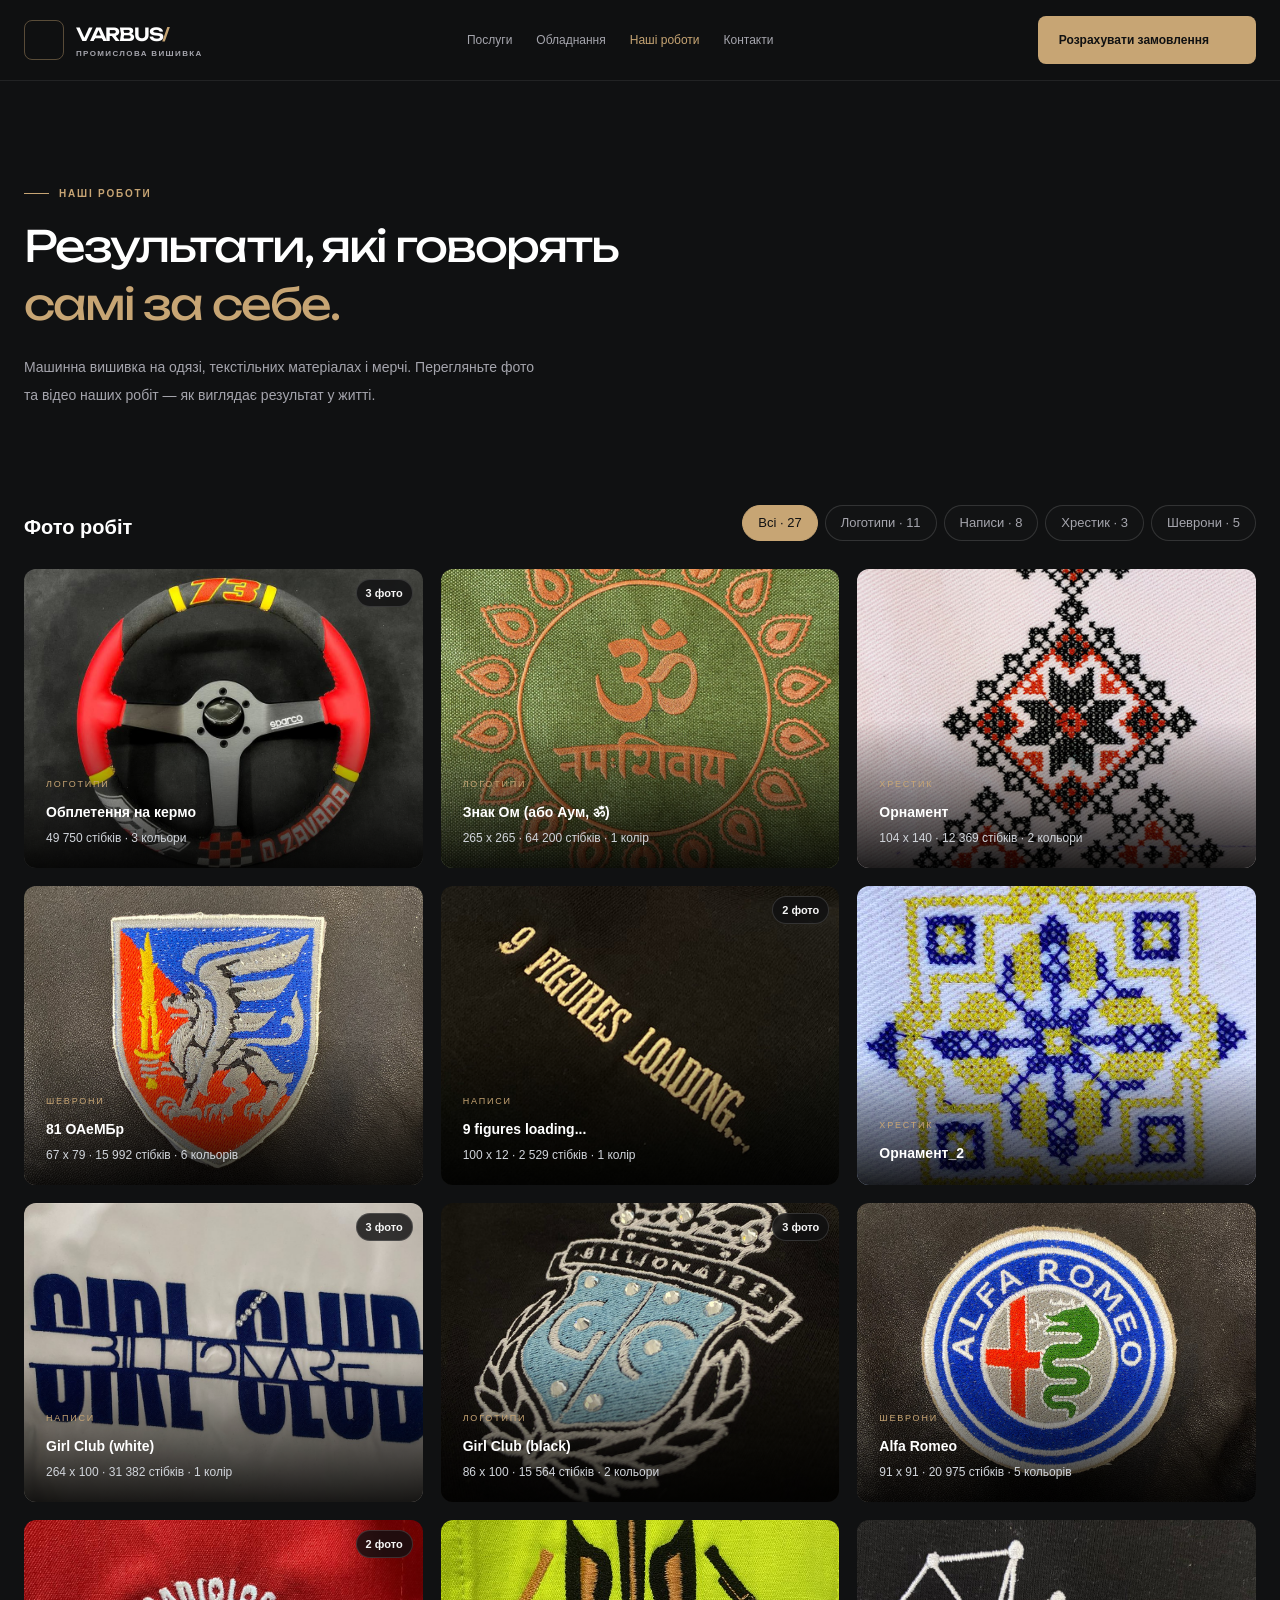
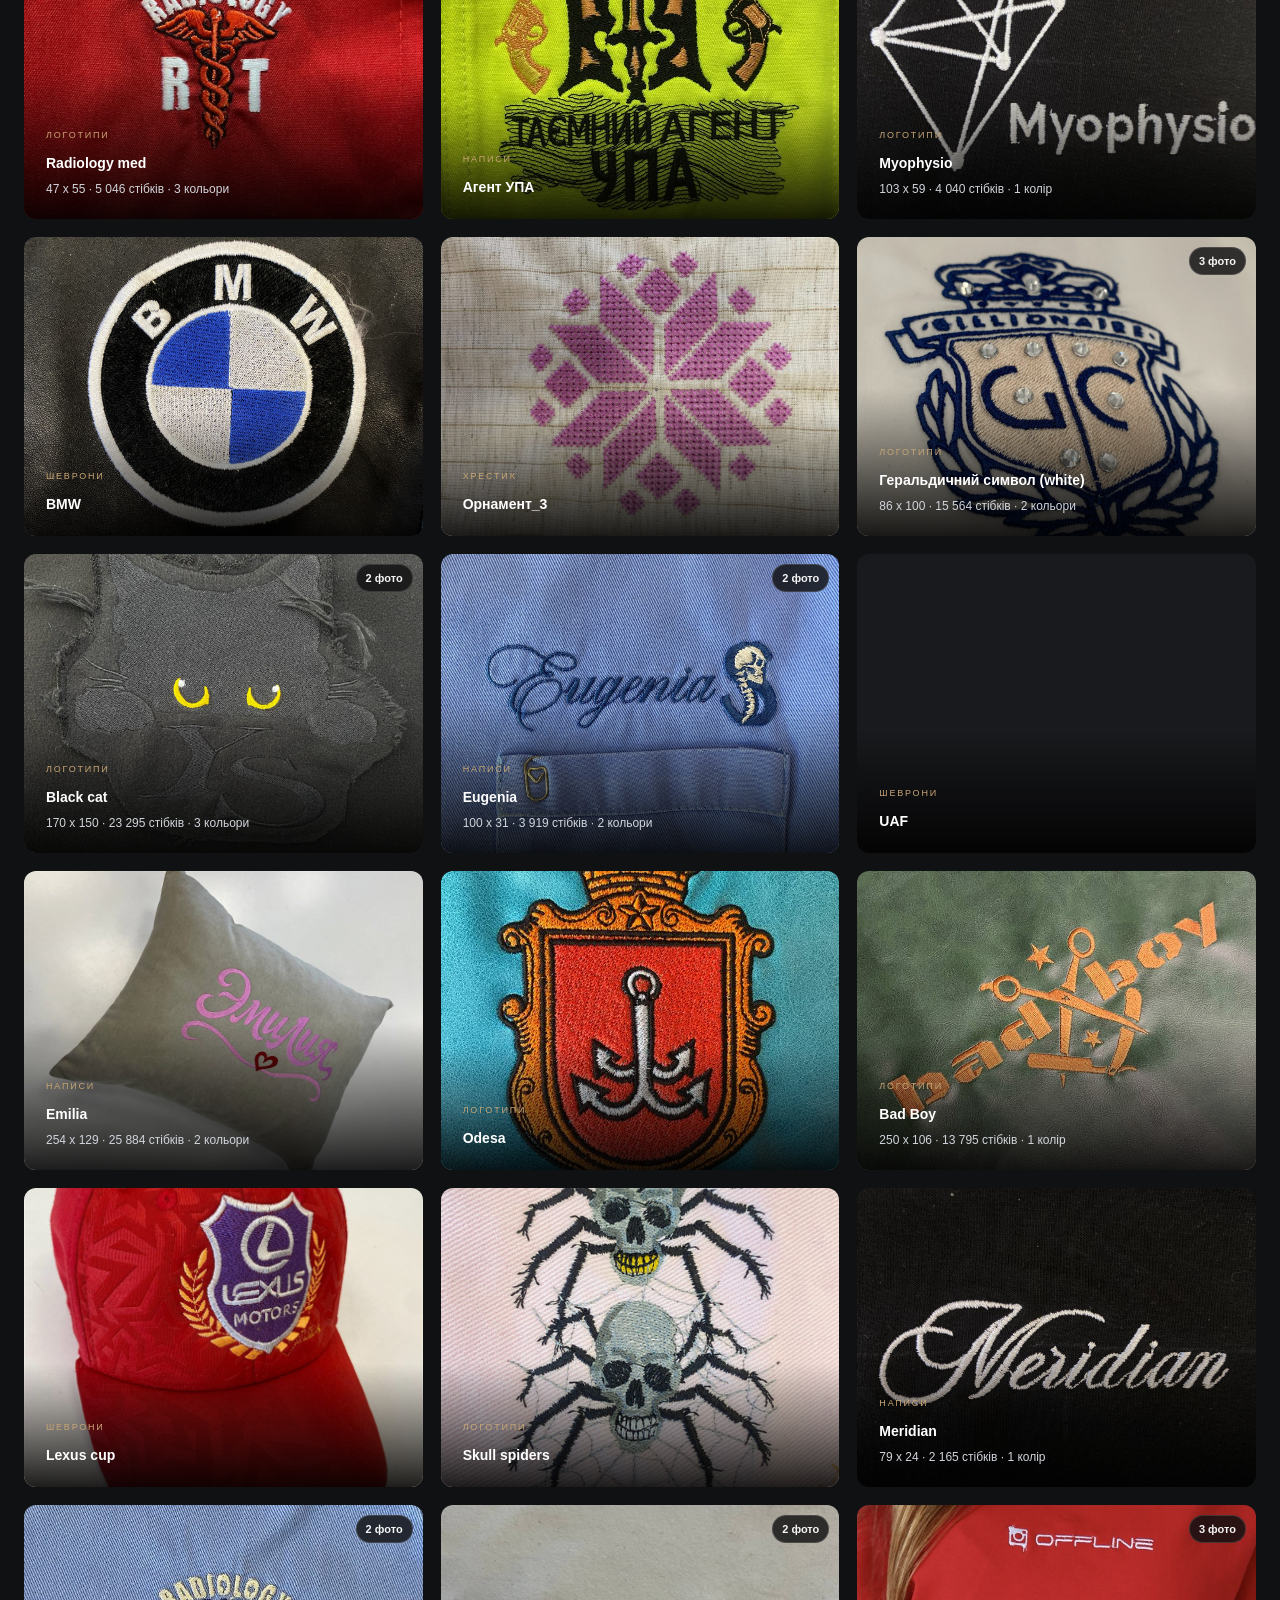
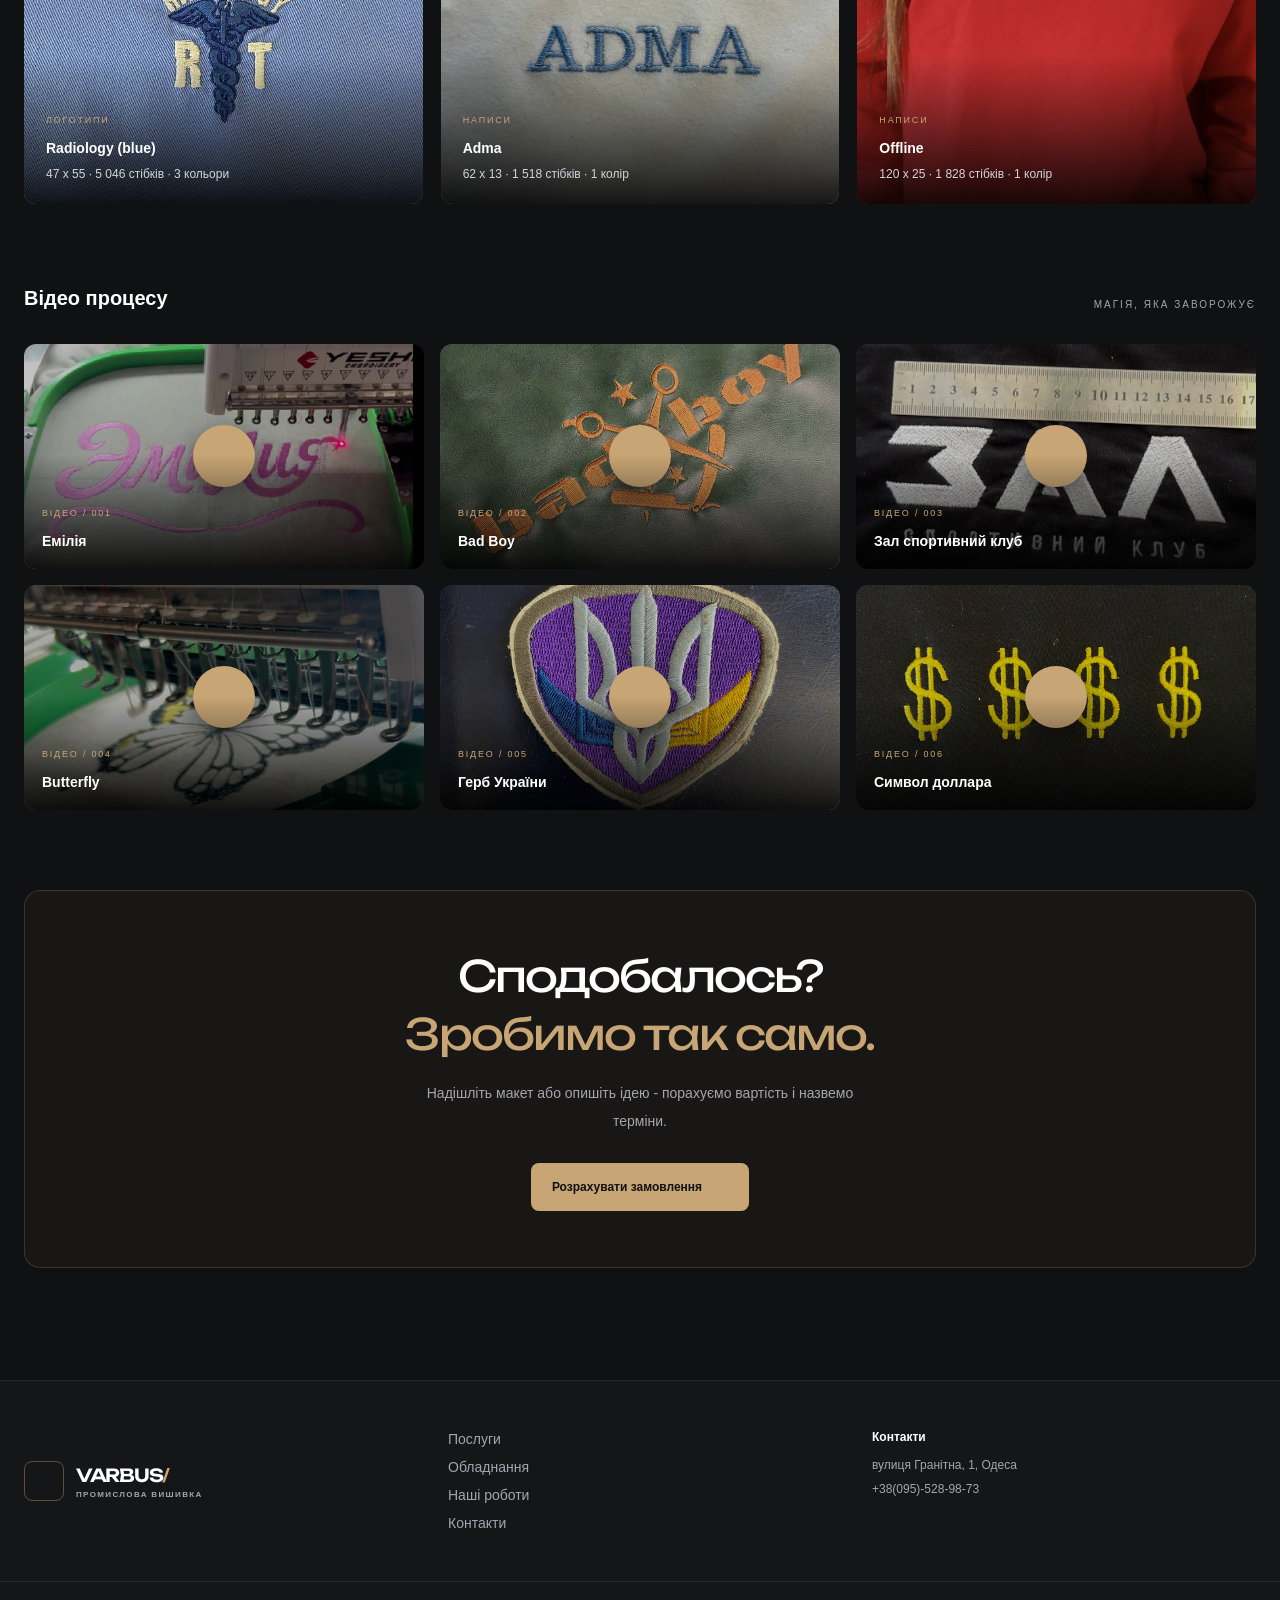
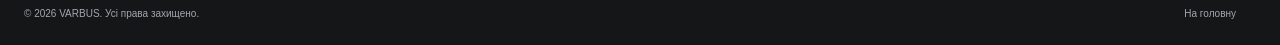
==== commit 2b6d861a: "fix head" ====
--- a/gallery.html
+++ b/gallery.html
@@ -10,8 +10,6 @@
   <meta name="description" content="Роботи студії VARBUS: машинна вишивка на одязі, текстилі та мерчі. Фото і відео реальних проєктів.">
   <title>VARBUS — наші роботи</title>
 
-  <link rel="stylesheet" href="styles.css">
-
   <link rel="preconnect" href="https://fonts.googleapis.com">
   <link rel="preconnect" href="https://fonts.gstatic.com" crossorigin>
   <link href="https://fonts.googleapis.com/css2?family=Manrope:wght@400;500;600;700;800&family=Unbounded:wght@400;500;600;700&display=swap" rel="stylesheet">
@@ -166,6 +164,8 @@
       }
     }
   </style>
+
+  <link rel="stylesheet" href="styles.css">
 </head>
 
 <body class="bg-ink font-sans text-white antialiased">
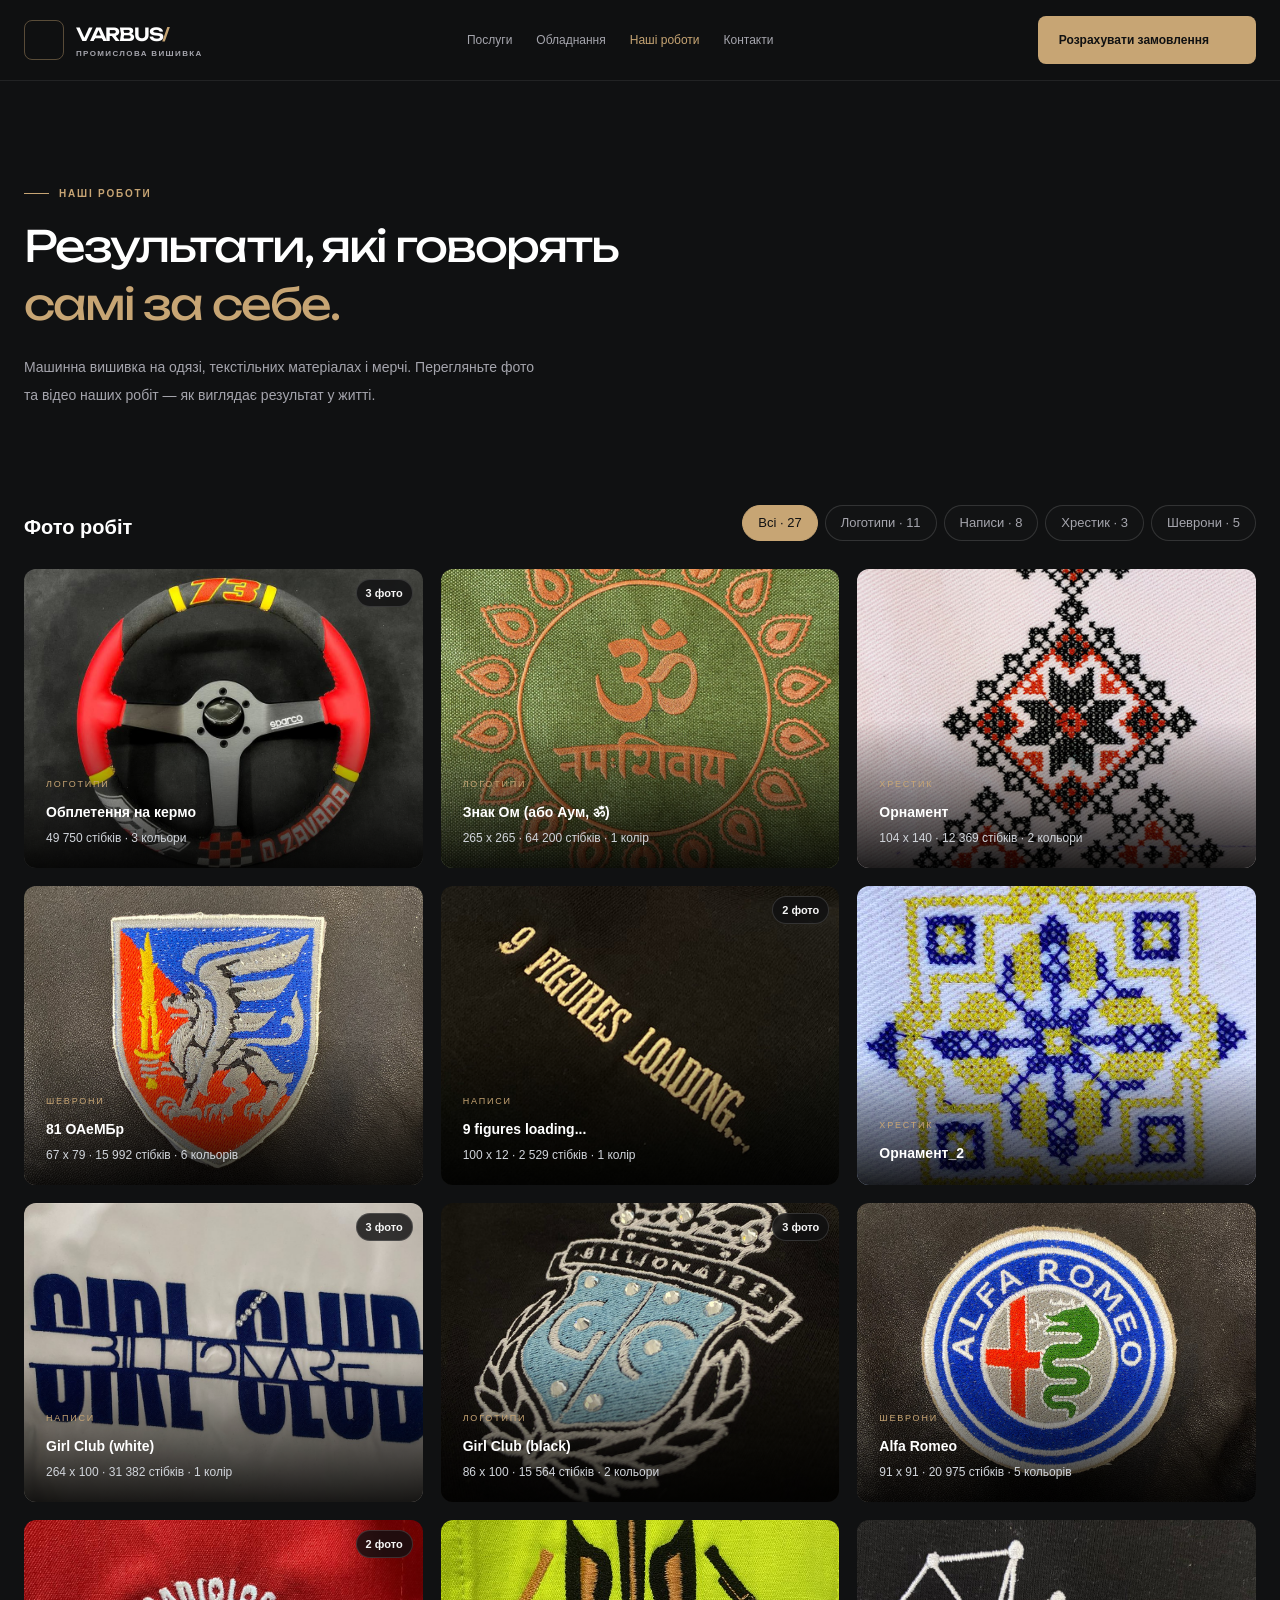
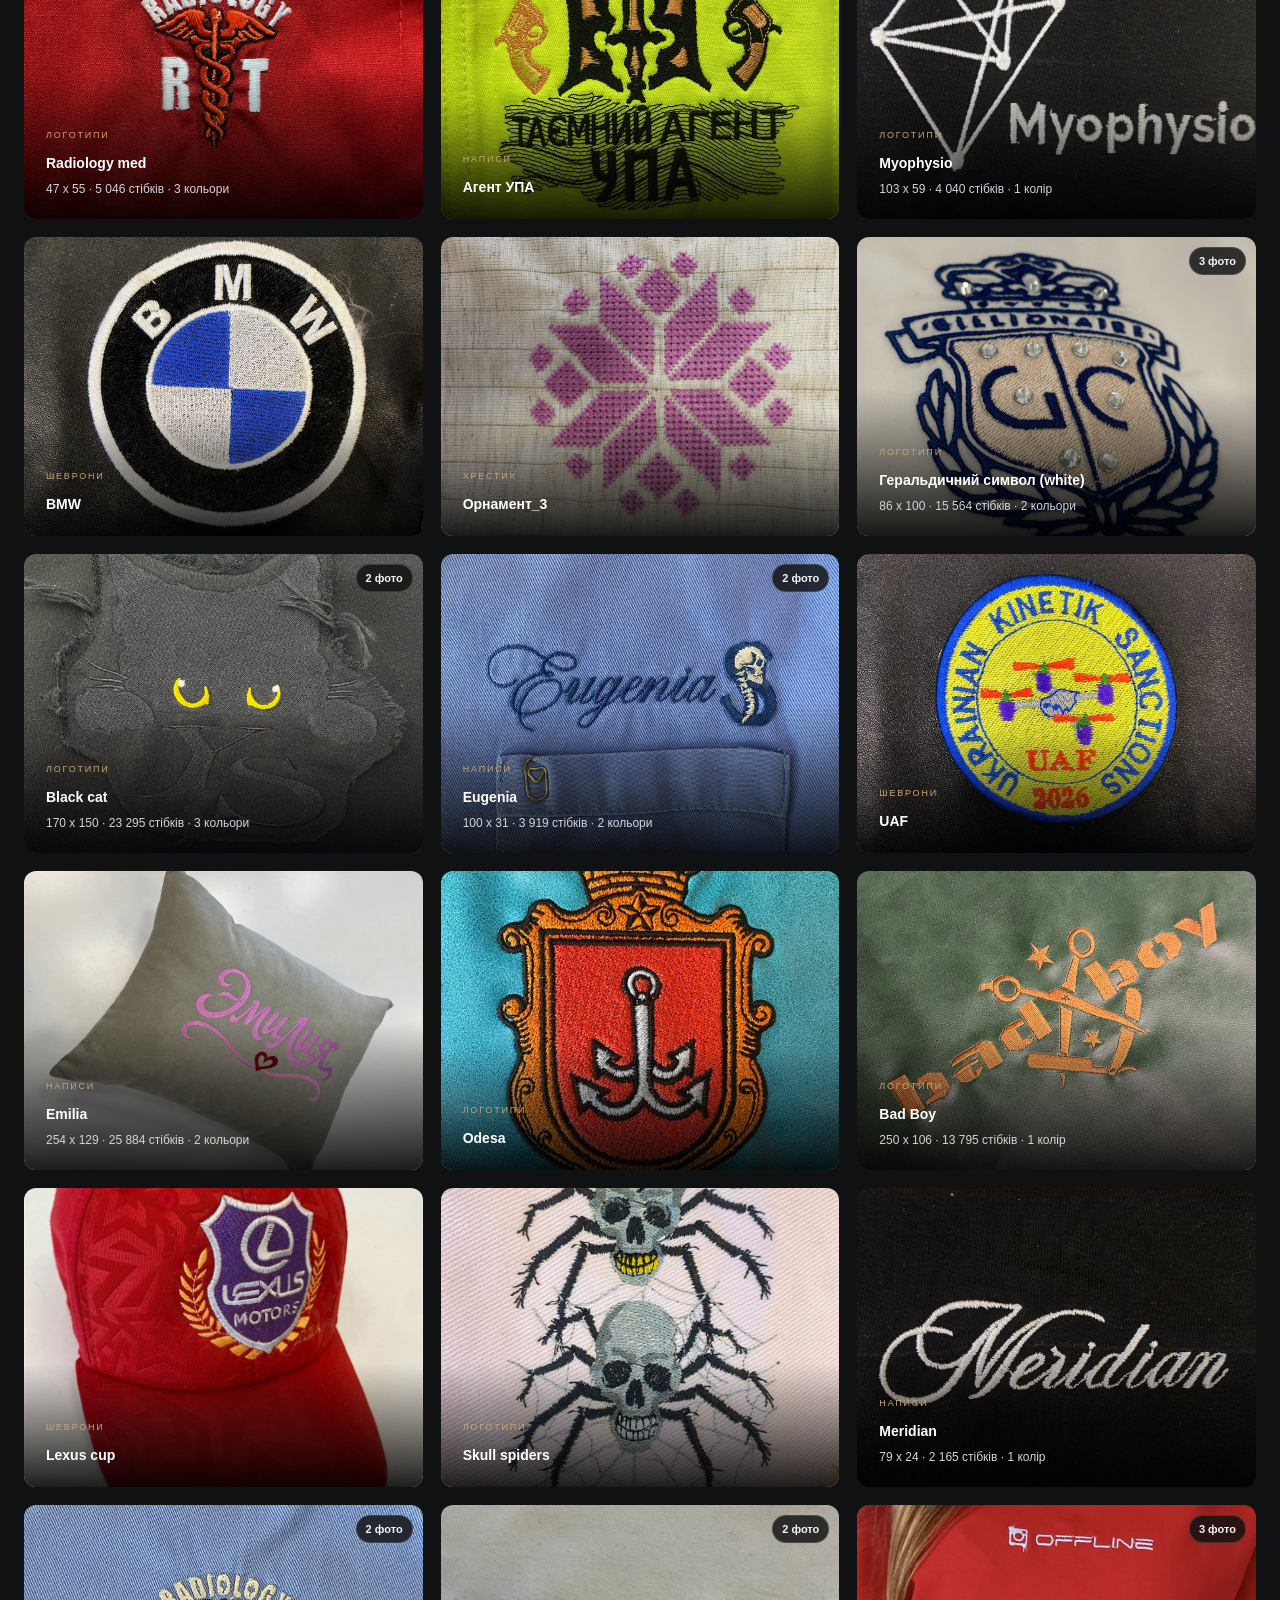
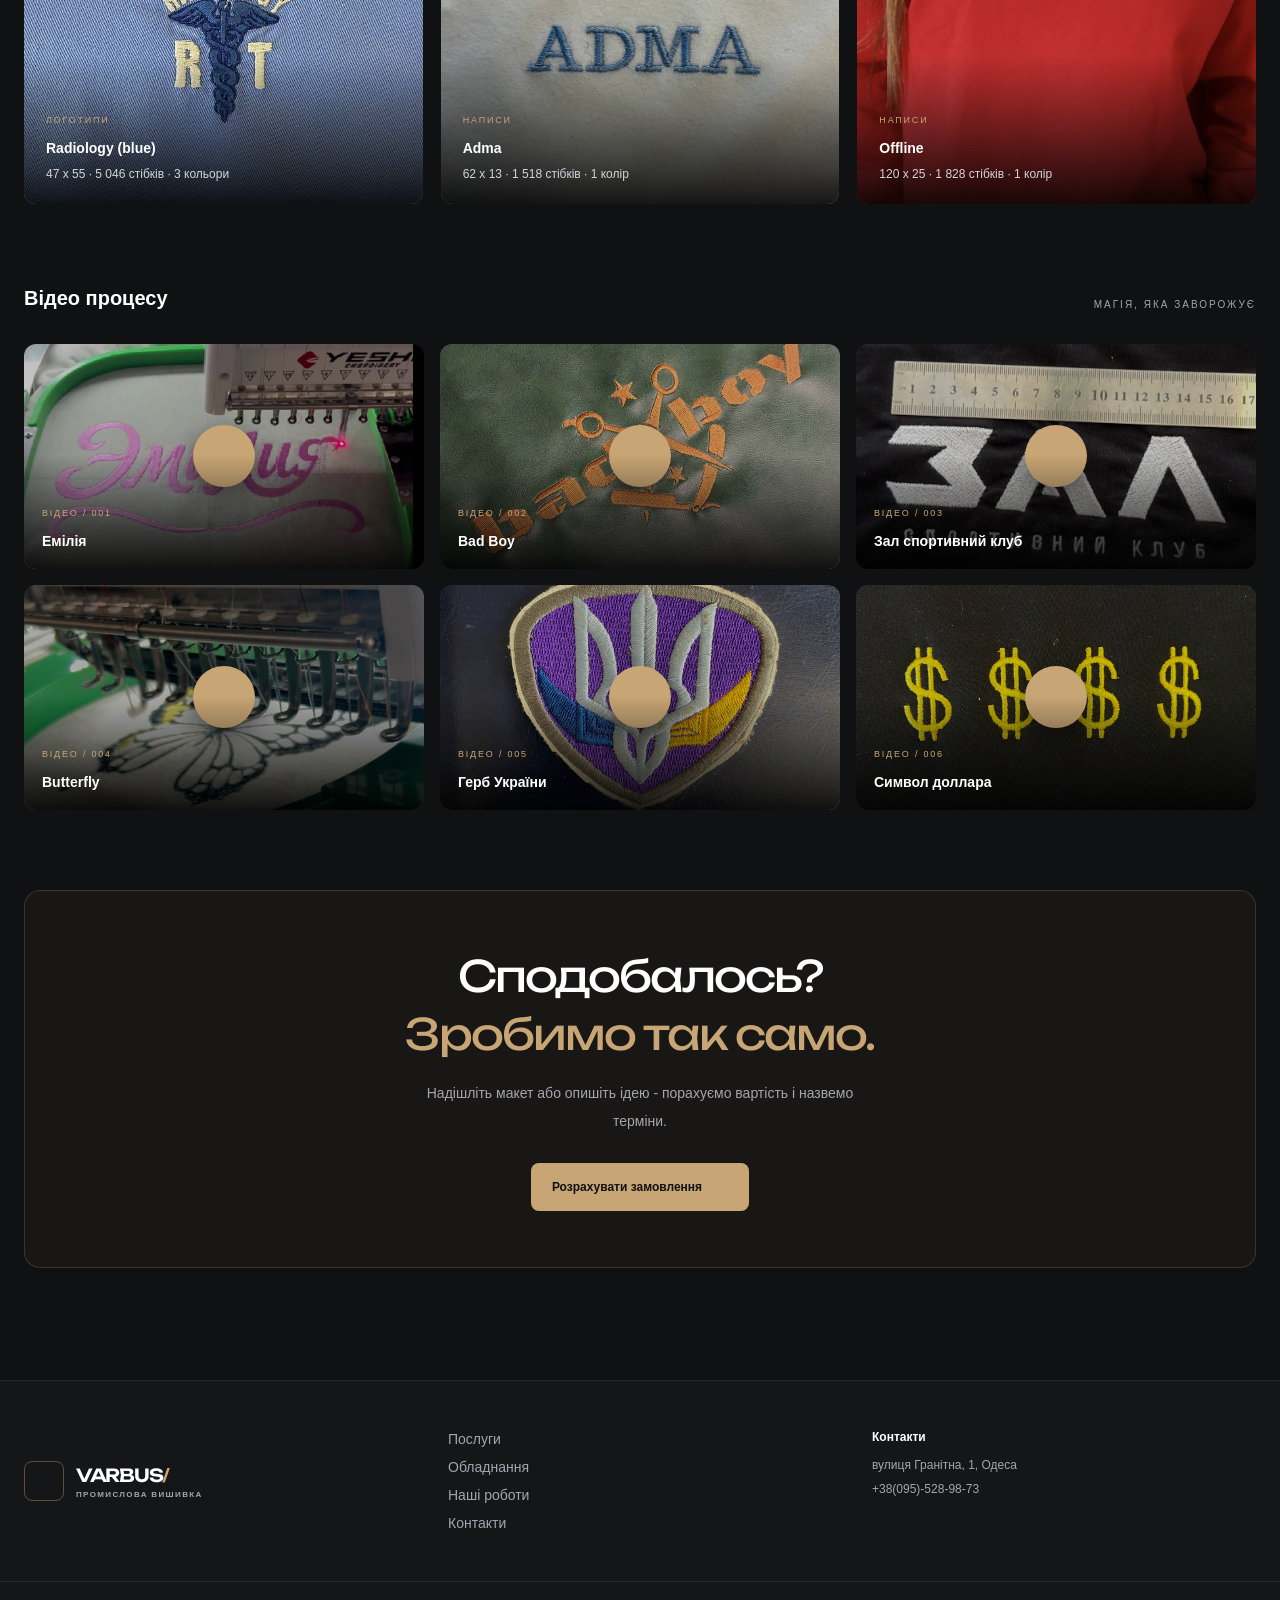
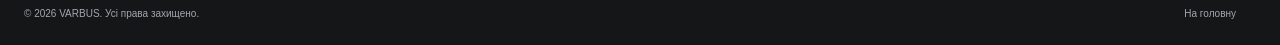
==== commit 490c2720: "robots&sitemap" ====
--- a/gallery.html
+++ b/gallery.html
@@ -166,6 +166,23 @@
   </style>
 
   <link rel="stylesheet" href="styles.css">
+
+  <script type="application/ld+json">
+  {
+    "@context": "https://schema.org",
+    "@type": "Organization",
+    "@id": "https://varbusembroidery.com.ua/#business",
+    "name": "VARBUS",
+    "url": "https://varbusembroidery.com.ua/",
+    "logo": "https://varbusembroidery.com.ua/favicon.svg",
+    "description": "Студія промислової машинної вишивки: брендування одягу, шеврони та нашивки, корпоративний текстиль.",
+    "sameAs": [
+      "https://www.instagram.com/varbus.fashion/",
+      "https://t.me/Sv_rura",
+      "https://wa.me/380955289873"
+    ]
+  }
+  </script>
 </head>
 
 <body class="bg-ink font-sans text-white antialiased">
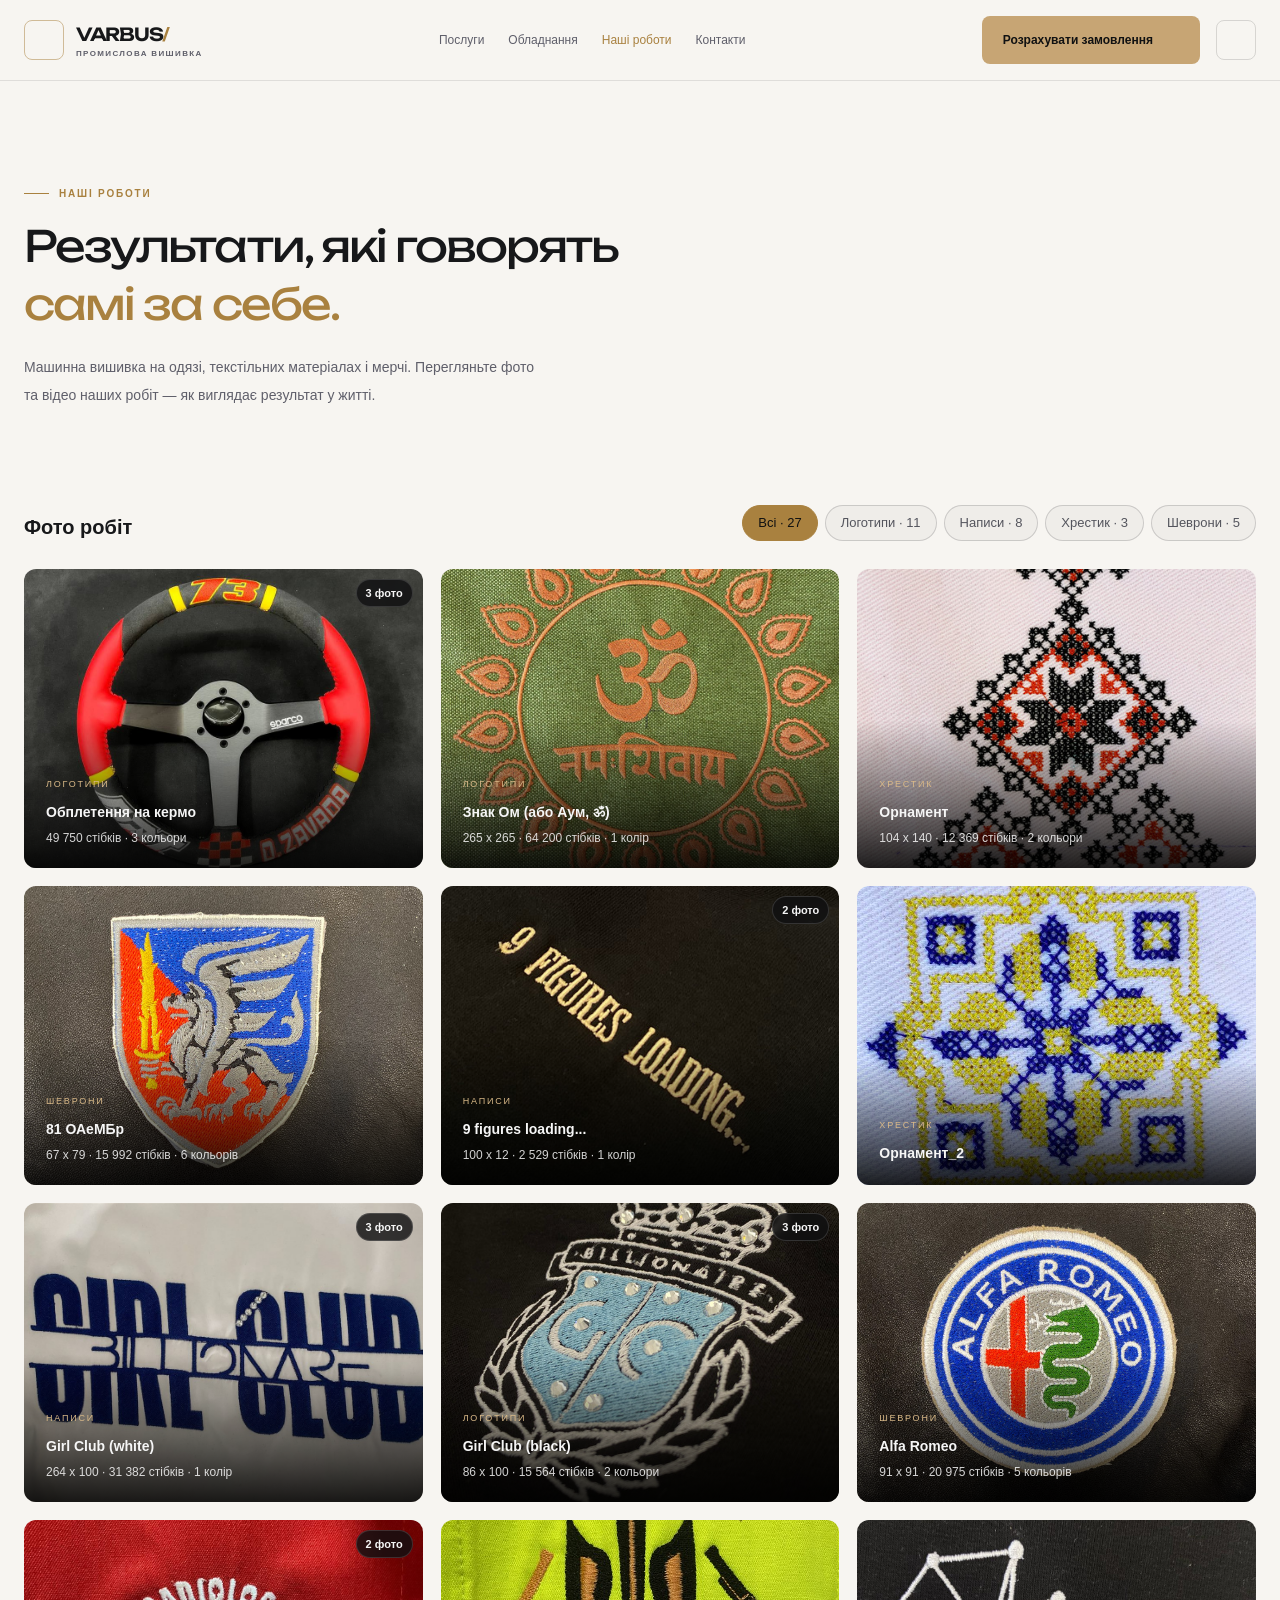
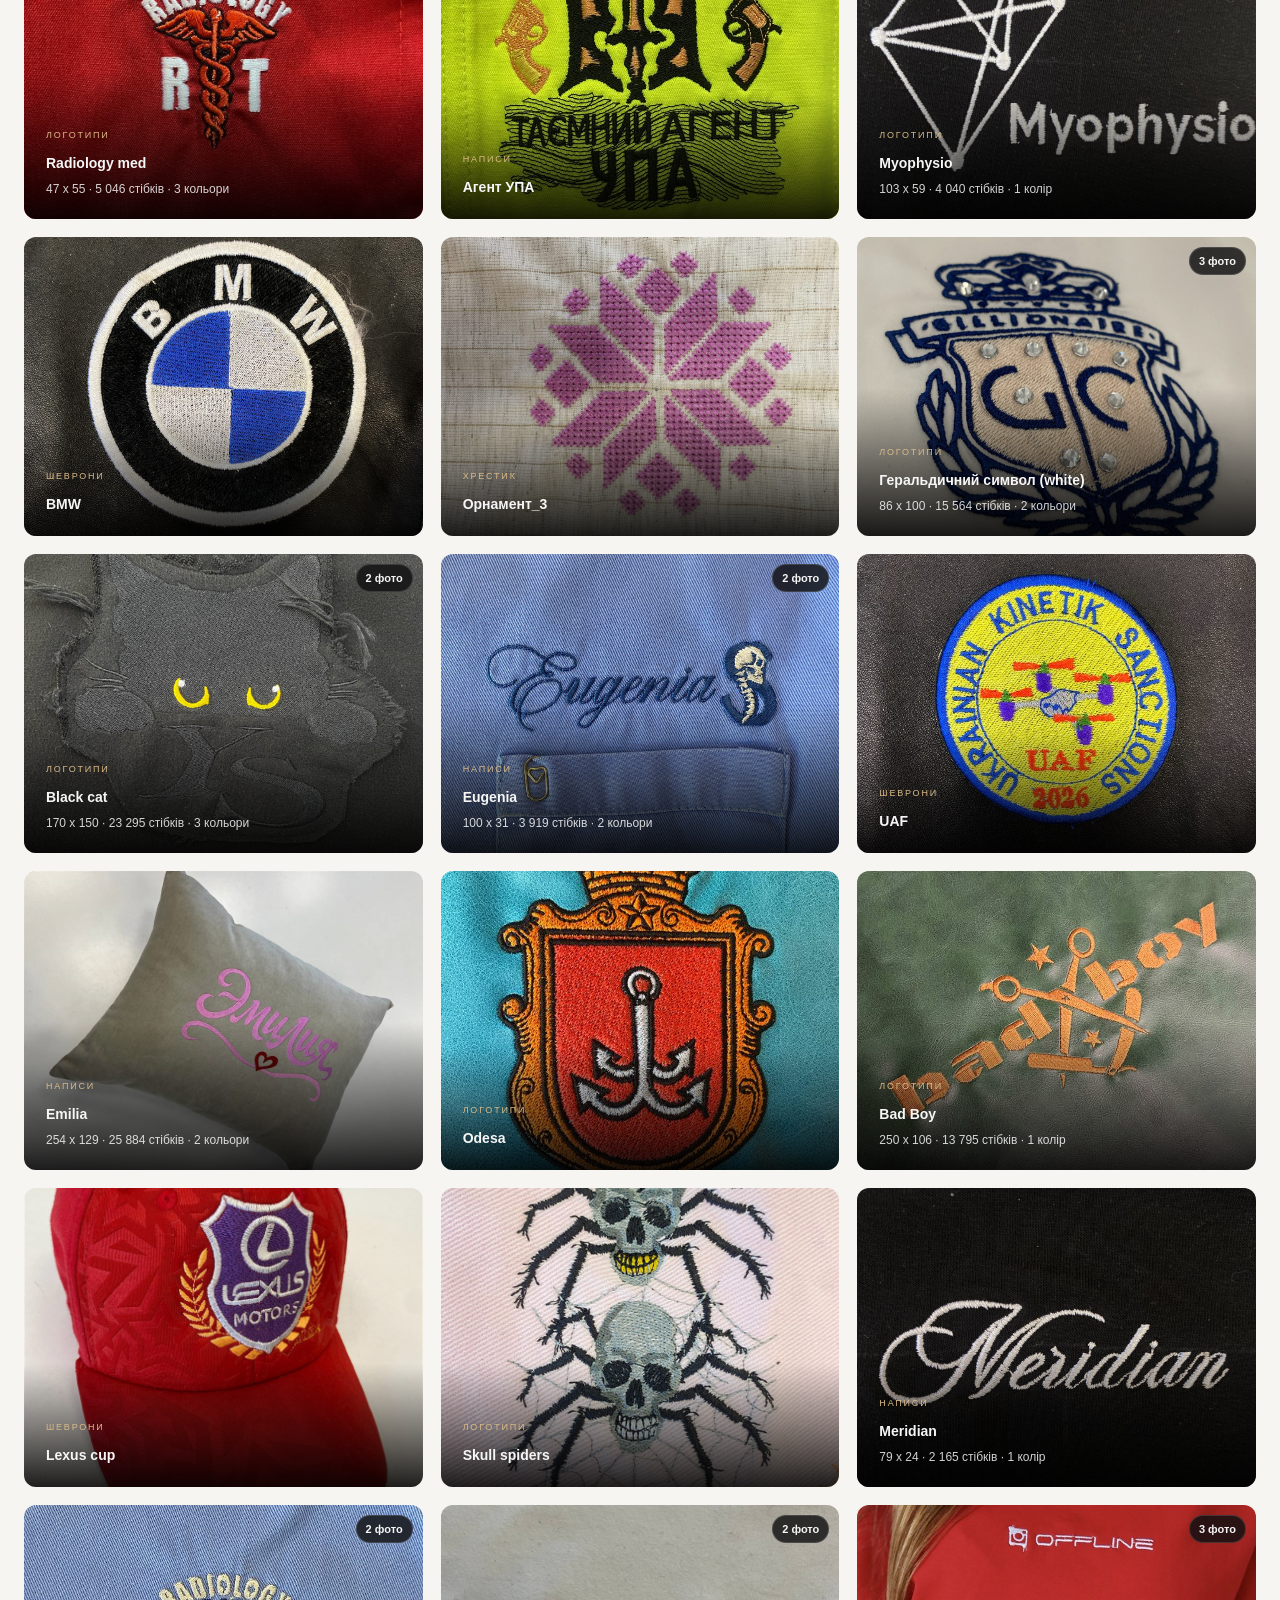
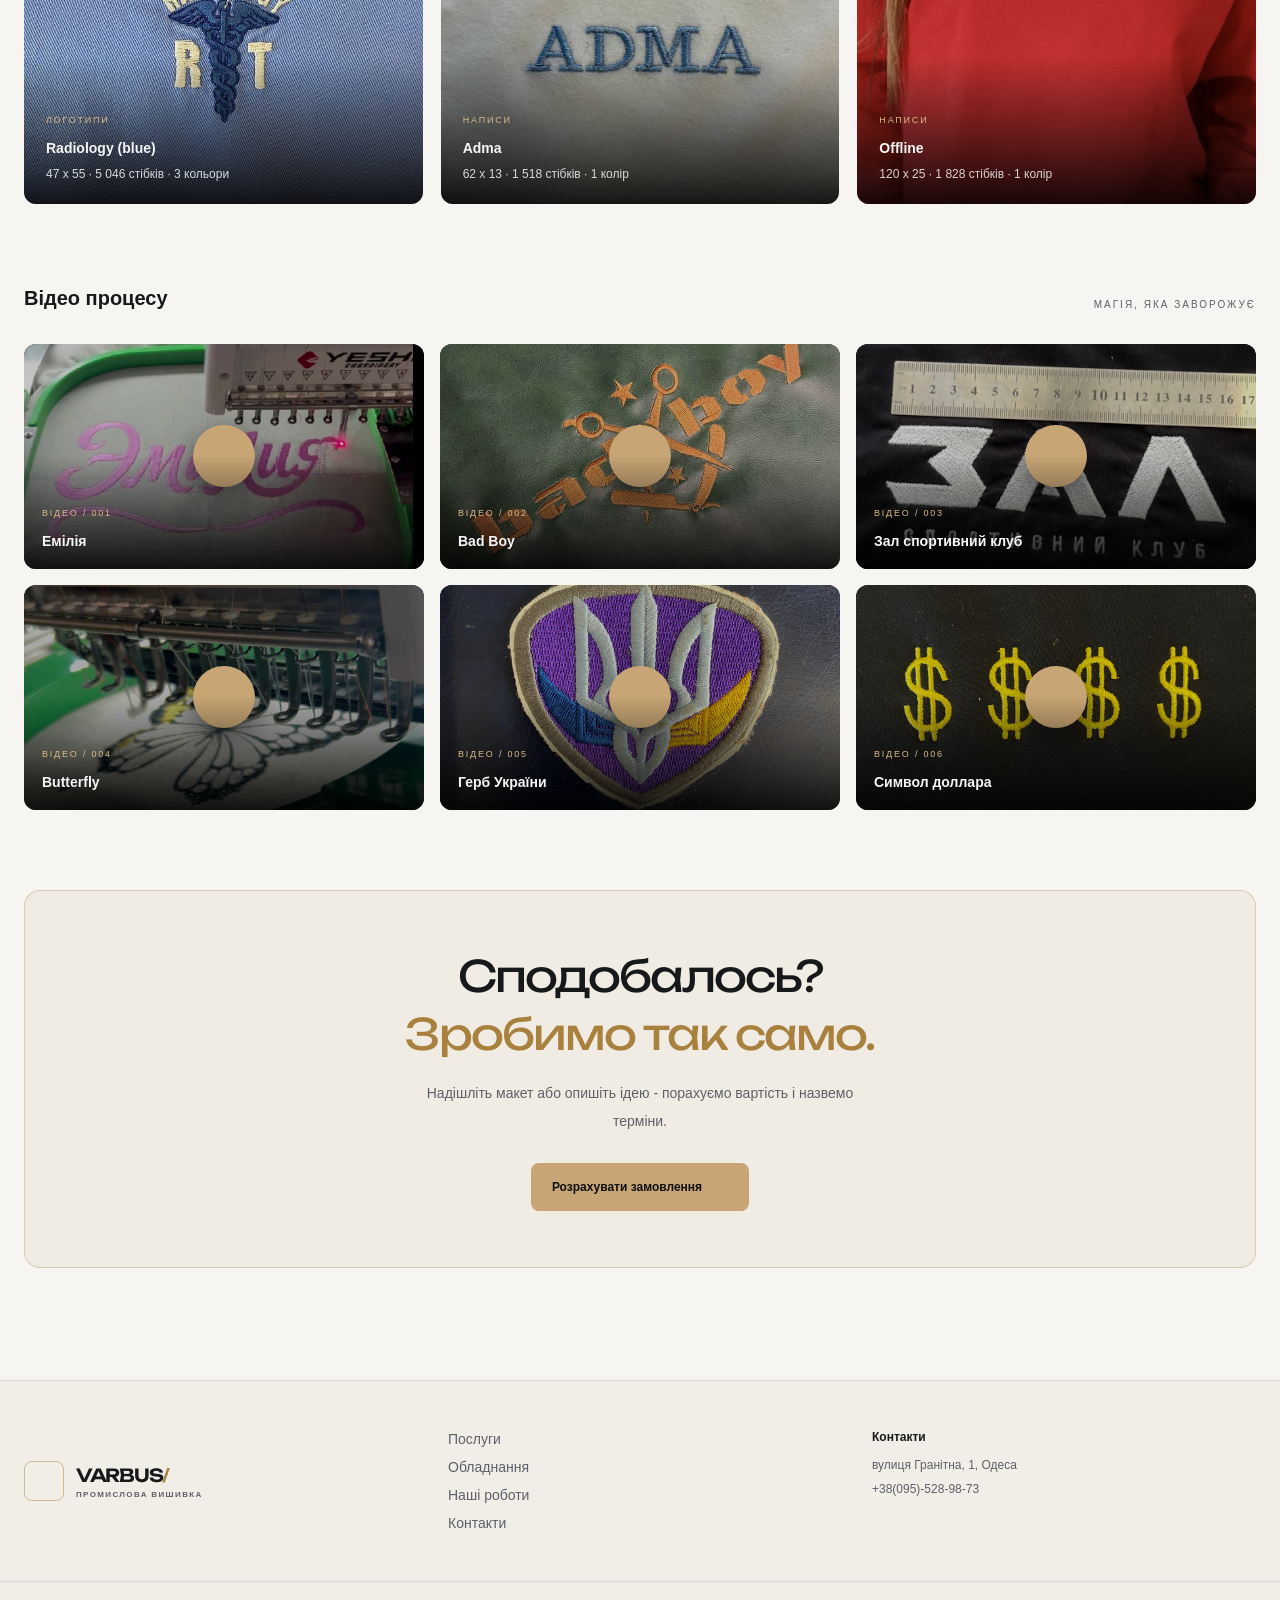
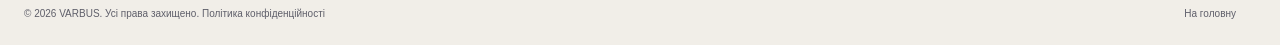
==== commit 4936804a: "light theme, privacy policy, netlify telegram function, optimized videos" ====
--- a/gallery.html
+++ b/gallery.html
@@ -4,6 +4,17 @@
   <meta charset="UTF-8">
   <meta name="viewport" content="width=device-width, initial-scale=1.0">
   <meta name="theme-color" content="#101112">
+  <script>
+    (function () {
+      try {
+        var saved = localStorage.getItem('theme');
+        if (!saved) {
+          saved = window.matchMedia('(prefers-color-scheme: light)').matches ? 'light' : 'dark';
+        }
+        if (saved === 'light') document.documentElement.classList.add('light');
+      } catch (e) {}
+    })();
+  </script>
   <link rel="icon" type="image/png" sizes="64x64" href="favicon.png?v=4">
   <link rel="icon" type="image/png" sizes="32x32" href="favicon-32.png?v=4">
   <link rel="apple-touch-icon" href="apple-touch-icon.png?v=4">
@@ -166,6 +177,7 @@
   </style>
 
   <link rel="stylesheet" href="styles.css">
+  <link rel="stylesheet" href="theme.css">
 
   <script type="application/ld+json">
   {
@@ -215,6 +227,10 @@
           Розрахувати замовлення
           <i data-lucide="arrow-up-right" class="h-4 w-4" aria-hidden="true"></i>
         </a>
+        <button id="themeToggle" type="button" class="social-icon" aria-label="Перемкнути тему" title="Світла / темна тема">
+          <i data-lucide="sun" class="icon-sun h-4 w-4" aria-hidden="true"></i>
+          <i data-lucide="moon" class="icon-moon h-4 w-4" aria-hidden="true"></i>
+        </button>
         <button id="menuButton" type="button" class="social-icon xl:hidden"
                 aria-label="Відкрити меню" aria-expanded="false" aria-controls="mobileMenu">
           <i data-lucide="menu" class="h-5 w-5" aria-hidden="true"></i>
@@ -330,7 +346,7 @@
 
     <div class="border-t border-white/[.08]">
       <div class="shell flex flex-col justify-between gap-4 py-6 text-[10px] text-muted sm:flex-row sm:items-center">
-        <p>© <span id="currentYear"></span> VARBUS. Усі права захищено.</p>
+        <p>© <span id="currentYear"></span> VARBUS. Усі права захищено. <a href="privacy.html" class="hover:text-gold">Політика конфіденційності</a></p>
         <a href="index.html" class="flex items-center gap-2 hover:text-gold">
           На головну
           <i data-lucide="arrow-up-right" class="h-3 w-3" aria-hidden="true"></i>
@@ -651,6 +667,15 @@
     document.addEventListener('DOMContentLoaded', () => {
       if (window.lucide) window.lucide.createIcons();
       document.getElementById('currentYear').textContent = new Date().getFullYear();
+
+      // Перемикач світлої / темної теми.
+      const themeToggle = document.getElementById('themeToggle');
+      if (themeToggle) {
+        themeToggle.addEventListener('click', () => {
+          const isLight = document.documentElement.classList.toggle('light');
+          try { localStorage.setItem('theme', isLight ? 'light' : 'dark'); } catch (e) {}
+        });
+      }
 
       const menuButton = document.getElementById('menuButton');
       const mobileMenu = document.getElementById('mobileMenu');
--- a/styles.css
+++ b/styles.css
@@ -1 +1 @@
-*,:after,:before{--tw-border-spacing-x:0;--tw-border-spacing-y:0;--tw-translate-x:0;--tw-translate-y:0;--tw-rotate:0;--tw-skew-x:0;--tw-skew-y:0;--tw-scale-x:1;--tw-scale-y:1;--tw-pan-x: ;--tw-pan-y: ;--tw-pinch-zoom: ;--tw-scroll-snap-strictness:proximity;--tw-gradient-from-position: ;--tw-gradient-via-position: ;--tw-gradient-to-position: ;--tw-ordinal: ;--tw-slashed-zero: ;--tw-numeric-figure: ;--tw-numeric-spacing: ;--tw-numeric-fraction: ;--tw-ring-inset: ;--tw-ring-offset-width:0px;--tw-ring-offset-color:#fff;--tw-ring-color:rgba(59,130,246,.5);--tw-ring-offset-shadow:0 0 #0000;--tw-ring-shadow:0 0 #0000;--tw-shadow:0 0 #0000;--tw-shadow-colored:0 0 #0000;--tw-blur: ;--tw-brightness: ;--tw-contrast: ;--tw-grayscale: ;--tw-hue-rotate: ;--tw-invert: ;--tw-saturate: ;--tw-sepia: ;--tw-drop-shadow: ;--tw-backdrop-blur: ;--tw-backdrop-brightness: ;--tw-backdrop-contrast: ;--tw-backdrop-grayscale: ;--tw-backdrop-hue-rotate: ;--tw-backdrop-invert: ;--tw-backdrop-opacity: ;--tw-backdrop-saturate: ;--tw-backdrop-sepia: ;--tw-contain-size: ;--tw-contain-layout: ;--tw-contain-paint: ;--tw-contain-style: }::backdrop{--tw-border-spacing-x:0;--tw-border-spacing-y:0;--tw-translate-x:0;--tw-translate-y:0;--tw-rotate:0;--tw-skew-x:0;--tw-skew-y:0;--tw-scale-x:1;--tw-scale-y:1;--tw-pan-x: ;--tw-pan-y: ;--tw-pinch-zoom: ;--tw-scroll-snap-strictness:proximity;--tw-gradient-from-position: ;--tw-gradient-via-position: ;--tw-gradient-to-position: ;--tw-ordinal: ;--tw-slashed-zero: ;--tw-numeric-figure: ;--tw-numeric-spacing: ;--tw-numeric-fraction: ;--tw-ring-inset: ;--tw-ring-offset-width:0px;--tw-ring-offset-color:#fff;--tw-ring-color:rgba(59,130,246,.5);--tw-ring-offset-shadow:0 0 #0000;--tw-ring-shadow:0 0 #0000;--tw-shadow:0 0 #0000;--tw-shadow-colored:0 0 #0000;--tw-blur: ;--tw-brightness: ;--tw-contrast: ;--tw-grayscale: ;--tw-hue-rotate: ;--tw-invert: ;--tw-saturate: ;--tw-sepia: ;--tw-drop-shadow: ;--tw-backdrop-blur: ;--tw-backdrop-brightness: ;--tw-backdrop-contrast: ;--tw-backdrop-grayscale: ;--tw-backdrop-hue-rotate: ;--tw-backdrop-invert: ;--tw-backdrop-opacity: ;--tw-backdrop-saturate: ;--tw-backdrop-sepia: ;--tw-contain-size: ;--tw-contain-layout: ;--tw-contain-paint: ;--tw-contain-style: }/*! tailwindcss v3.4.17 | MIT License | https://tailwindcss.com*/*,:after,:before{border:0 solid #e5e7eb;box-sizing:border-box}:after,:before{--tw-content:""}:host,html{line-height:1.5;-webkit-text-size-adjust:100%;font-family:Manrope,sans-serif;font-feature-settings:normal;font-variation-settings:normal;-moz-tab-size:4;-o-tab-size:4;tab-size:4;-webkit-tap-highlight-color:transparent}body{line-height:inherit;margin:0}hr{border-top-width:1px;color:inherit;height:0}abbr:where([title]){-webkit-text-decoration:underline dotted;text-decoration:underline dotted}h1,h2,h3,h4,h5,h6{font-size:inherit;font-weight:inherit}a{color:inherit;text-decoration:inherit}b,strong{font-weight:bolder}code,kbd,pre,samp{font-family:ui-monospace,SFMono-Regular,Menlo,Monaco,Consolas,Liberation Mono,Courier New,monospace;font-feature-settings:normal;font-size:1em;font-variation-settings:normal}small{font-size:80%}sub,sup{font-size:75%;line-height:0;position:relative;vertical-align:baseline}sub{bottom:-.25em}sup{top:-.5em}table{border-collapse:collapse;border-color:inherit;text-indent:0}button,input,optgroup,select,textarea{color:inherit;font-family:inherit;font-feature-settings:inherit;font-size:100%;font-variation-settings:inherit;font-weight:inherit;letter-spacing:inherit;line-height:inherit;margin:0;padding:0}button,select{text-transform:none}button,input:where([type=button]),input:where([type=reset]),input:where([type=submit]){-webkit-appearance:button;background-color:transparent;background-image:none}:-moz-focusring{outline:auto}:-moz-ui-invalid{box-shadow:none}progress{vertical-align:baseline}::-webkit-inner-spin-button,::-webkit-outer-spin-button{height:auto}[type=search]{-webkit-appearance:textfield;outline-offset:-2px}::-webkit-search-decoration{-webkit-appearance:none}::-webkit-file-upload-button{-webkit-appearance:button;font:inherit}summary{display:list-item}blockquote,dd,dl,figure,h1,h2,h3,h4,h5,h6,hr,p,pre{margin:0}fieldset{margin:0}fieldset,legend{padding:0}menu,ol,ul{list-style:none;margin:0;padding:0}dialog{padding:0}textarea{resize:vertical}input::-moz-placeholder,textarea::-moz-placeholder{color:#9ca3af;opacity:1}input::placeholder,textarea::placeholder{color:#9ca3af;opacity:1}[role=button],button{cursor:pointer}:disabled{cursor:default}audio,canvas,embed,iframe,img,object,svg,video{display:block;vertical-align:middle}img,video{height:auto;max-width:100%}[hidden]:where(:not([hidden=until-found])){display:none}.sr-only{height:1px;margin:-1px;overflow:hidden;padding:0;position:absolute;width:1px;clip:rect(0,0,0,0);border-width:0;white-space:nowrap}.pointer-events-none{pointer-events:none}.fixed{position:fixed}.absolute{position:absolute}.relative{position:relative}.sticky{position:sticky}.inset-0{inset:0}.inset-x-0{left:0;right:0}.bottom-0{bottom:0}.left-4{left:1rem}.left-5{left:1.25rem}.right-5{right:1.25rem}.top-0{top:0}.top-4{top:1rem}.top-5{top:1.25rem}.isolate{isolation:isolate}.-z-10{z-index:-10}.z-50{z-index:50}.z-\[100\]{z-index:100}.mx-auto{margin-left:auto;margin-right:auto}.mb-10{margin-bottom:2.5rem}.mb-3{margin-bottom:.75rem}.mb-4{margin-bottom:1rem}.mb-5{margin-bottom:1.25rem}.mb-8{margin-bottom:2rem}.ml-1{margin-left:.25rem}.mr-2{margin-right:.5rem}.mt-0\.5{margin-top:.125rem}.mt-1{margin-top:.25rem}.mt-1\.5{margin-top:.375rem}.mt-10{margin-top:2.5rem}.mt-2{margin-top:.5rem}.mt-3{margin-top:.75rem}.mt-4{margin-top:1rem}.mt-5{margin-top:1.25rem}.mt-6{margin-top:1.5rem}.mt-7{margin-top:1.75rem}.mt-9{margin-top:2.25rem}.block{display:block}.flex{display:flex}.inline-flex{display:inline-flex}.grid{display:grid}.hidden{display:none}.h-1\.5{height:.375rem}.h-10{height:2.5rem}.h-16{height:4rem}.h-20{height:5rem}.h-3{height:.75rem}.h-32{height:8rem}.h-4{height:1rem}.h-5{height:1.25rem}.h-56{height:14rem}.h-6{height:1.5rem}.h-8{height:2rem}.h-full{height:100%}.min-h-5{min-height:1.25rem}.min-h-\[140px\]{min-height:140px}.min-h-\[320px\]{min-height:320px}.w-1\.5{width:.375rem}.w-10{width:2.5rem}.w-16{width:4rem}.w-3{width:.75rem}.w-4{width:1rem}.w-5{width:1.25rem}.w-6{width:1.5rem}.w-8{width:2rem}.w-full{width:100%}.min-w-0{min-width:0}.max-w-3xl{max-width:48rem}.max-w-\[1000px\]{max-width:1000px}.max-w-\[270px\]{max-width:270px}.max-w-full{max-width:100%}.max-w-lg{max-width:32rem}.max-w-md{max-width:28rem}.max-w-sm{max-width:24rem}.max-w-xl{max-width:36rem}.max-w-xs{max-width:20rem}.shrink-0{flex-shrink:0}.-translate-y-24{--tw-translate-y:-6rem}.-translate-y-24,.transform{transform:translate(var(--tw-translate-x),var(--tw-translate-y)) rotate(var(--tw-rotate)) skewX(var(--tw-skew-x)) skewY(var(--tw-skew-y)) scaleX(var(--tw-scale-x)) scaleY(var(--tw-scale-y))}.cursor-pointer{cursor:pointer}.resize-y{resize:vertical}.auto-rows-\[250px\]{grid-auto-rows:250px}.grid-cols-2{grid-template-columns:repeat(2,minmax(0,1fr))}.flex-col{flex-direction:column}.flex-wrap{flex-wrap:wrap}.items-start{align-items:flex-start}.items-end{align-items:flex-end}.items-center{align-items:center}.justify-end{justify-content:flex-end}.justify-center{justify-content:center}.justify-between{justify-content:space-between}.gap-1{gap:.25rem}.gap-10{gap:2.5rem}.gap-12{gap:3rem}.gap-2{gap:.5rem}.gap-3{gap:.75rem}.gap-4{gap:1rem}.gap-5{gap:1.25rem}.gap-6{gap:1.5rem}.gap-8{gap:2rem}.gap-x-7{-moz-column-gap:1.75rem;column-gap:1.75rem}.gap-y-3{row-gap:.75rem}.space-y-5>:not([hidden])~:not([hidden]){--tw-space-y-reverse:0;margin-bottom:calc(1.25rem*var(--tw-space-y-reverse));margin-top:calc(1.25rem*(1 - var(--tw-space-y-reverse)))}.overflow-hidden{overflow:hidden}.scroll-smooth{scroll-behavior:smooth}.break-words{overflow-wrap:break-word}.break-all{word-break:break-all}.rounded{border-radius:.25rem}.rounded-2xl{border-radius:1rem}.rounded-full{border-radius:9999px}.rounded-lg{border-radius:.5rem}.rounded-xl{border-radius:.75rem}.border{border-width:1px}.border-y{border-top-width:1px}.border-b,.border-y{border-bottom-width:1px}.border-r{border-right-width:1px}.border-t{border-top-width:1px}.border-gold\/20{border-color:hsla(35,43%,62%,.2)}.border-gold\/25{border-color:hsla(35,43%,62%,.25)}.border-gold\/30{border-color:hsla(35,43%,62%,.3)}.border-gold\/40{border-color:hsla(35,43%,62%,.4)}.border-white\/10{border-color:hsla(0,0%,100%,.1)}.border-white\/20{border-color:hsla(0,0%,100%,.2)}.border-white\/\[\.07\]{border-color:hsla(0,0%,100%,.07)}.border-white\/\[\.08\]{border-color:hsla(0,0%,100%,.08)}.bg-\[\#121315\]\/95{background-color:rgba(18,19,21,.95)}.bg-\[\#141517\]{--tw-bg-opacity:1;background-color:rgb(20 21 23/var(--tw-bg-opacity,1))}.bg-\[\#151618\]{--tw-bg-opacity:1;background-color:rgb(21 22 24/var(--tw-bg-opacity,1))}.bg-gold{--tw-bg-opacity:1;background-color:rgb(199 165 116/var(--tw-bg-opacity,1))}.bg-gold\/5{background-color:hsla(35,43%,62%,.05)}.bg-gold\/\[\.045\]{background-color:hsla(35,43%,62%,.045)}.bg-ink{--tw-bg-opacity:1;background-color:rgb(16 17 18/var(--tw-bg-opacity,1))}.bg-ink\/50{background-color:rgba(16,17,18,.5)}.bg-ink\/95{background-color:rgba(16,17,18,.95)}.bg-panel{--tw-bg-opacity:1;background-color:rgb(25 26 29/var(--tw-bg-opacity,1))}.bg-white\/5{background-color:hsla(0,0%,100%,.05)}.bg-white\/\[\.02\]{background-color:hsla(0,0%,100%,.02)}.bg-\[radial-gradient\(ellipse_at_top_left\2c rgba\(199\2c 165\2c 116\2c 0\.07\)\2c transparent_60\%\)\]{background-image:radial-gradient(ellipse at top left,hsla(35,43%,62%,.07),transparent 60%)}.bg-gradient-to-t{background-image:linear-gradient(to top,var(--tw-gradient-stops))}.from-ink{--tw-gradient-from:#101112 var(--tw-gradient-from-position);--tw-gradient-to:rgba(16,17,18,0) var(--tw-gradient-to-position);--tw-gradient-stops:var(--tw-gradient-from),var(--tw-gradient-to)}.via-ink\/30{--tw-gradient-to:rgba(16,17,18,0) var(--tw-gradient-to-position);--tw-gradient-stops:var(--tw-gradient-from),rgba(16,17,18,.3) var(--tw-gradient-via-position),var(--tw-gradient-to)}.to-transparent{--tw-gradient-to:transparent var(--tw-gradient-to-position)}.object-contain{-o-object-fit:contain;object-fit:contain}.object-cover{-o-object-fit:cover;object-fit:cover}.p-2{padding:.5rem}.p-4{padding:1rem}.p-5{padding:1.25rem}.p-6{padding:1.5rem}.p-8{padding:2rem}.px-1\.5{padding-left:.375rem;padding-right:.375rem}.px-3{padding-left:.75rem;padding-right:.75rem}.px-4{padding-left:1rem;padding-right:1rem}.px-5{padding-left:1.25rem;padding-right:1.25rem}.py-0\.5{padding-bottom:.125rem;padding-top:.125rem}.py-1{padding-bottom:.25rem;padding-top:.25rem}.py-12{padding-bottom:3rem;padding-top:3rem}.py-16{padding-bottom:4rem;padding-top:4rem}.py-2\.5{padding-bottom:.625rem;padding-top:.625rem}.py-20{padding-bottom:5rem;padding-top:5rem}.py-3{padding-bottom:.75rem;padding-top:.75rem}.py-4{padding-bottom:1rem;padding-top:1rem}.py-5{padding-bottom:1.25rem;padding-top:1.25rem}.py-6{padding-bottom:1.5rem;padding-top:1.5rem}.py-7{padding-bottom:1.75rem;padding-top:1.75rem}.pb-16{padding-bottom:4rem}.pb-20{padding-bottom:5rem}.pr-4{padding-right:1rem}.pt-10{padding-top:2.5rem}.pt-16{padding-top:4rem}.pt-5{padding-top:1.25rem}.text-center{text-align:center}.font-display{font-family:Unbounded,sans-serif}.font-sans{font-family:Manrope,sans-serif}.\!text-\[9px\]{font-size:9px!important}.text-2xl{font-size:1.5rem;line-height:2rem}.text-3xl{font-size:1.875rem;line-height:2.25rem}.text-\[10px\]{font-size:10px}.text-\[11px\]{font-size:11px}.text-\[8px\]{font-size:8px}.text-\[9px\]{font-size:9px}.text-lg{font-size:1.125rem;line-height:1.75rem}.text-sm{font-size:.875rem;line-height:1.25rem}.text-xl{font-size:1.25rem;line-height:1.75rem}.text-xs{font-size:.75rem;line-height:1rem}.font-bold{font-weight:700}.font-medium{font-weight:500}.font-semibold{font-weight:600}.uppercase{text-transform:uppercase}.leading-5{line-height:1.25rem}.leading-6{line-height:1.5rem}.leading-7{line-height:1.75rem}.tracking-\[-\.07em\]{letter-spacing:-.07em}.tracking-\[\.15em\]{letter-spacing:.15em}.tracking-\[\.17em\]{letter-spacing:.17em}.tracking-\[\.2em\]{letter-spacing:.2em}.tracking-tight{letter-spacing:-.025em}.tracking-widest{letter-spacing:.1em}.text-gold{--tw-text-opacity:1;color:rgb(199 165 116/var(--tw-text-opacity,1))}.text-gray-300{--tw-text-opacity:1;color:rgb(209 213 219/var(--tw-text-opacity,1))}.text-gray-400{--tw-text-opacity:1;color:rgb(156 163 175/var(--tw-text-opacity,1))}.text-ink{--tw-text-opacity:1;color:rgb(16 17 18/var(--tw-text-opacity,1))}.text-muted{--tw-text-opacity:1;color:rgb(165 165 173/var(--tw-text-opacity,1))}.text-red-300{--tw-text-opacity:1;color:rgb(252 165 165/var(--tw-text-opacity,1))}.text-white{--tw-text-opacity:1;color:rgb(255 255 255/var(--tw-text-opacity,1))}.text-white\/50{color:hsla(0,0%,100%,.5)}.antialiased{-webkit-font-smoothing:antialiased;-moz-osx-font-smoothing:grayscale}.accent-\[\#c7a574\]{accent-color:#c7a574}.opacity-40{opacity:.4}.opacity-75{opacity:.75}.shadow-2xl{--tw-shadow:0 25px 50px -12px rgba(0,0,0,.25);--tw-shadow-colored:0 25px 50px -12px var(--tw-shadow-color)}.shadow-2xl,.shadow-\[0_0_0_5px_\#c7a57412\]{box-shadow:var(--tw-ring-offset-shadow,0 0 #0000),var(--tw-ring-shadow,0 0 #0000),var(--tw-shadow)}.shadow-\[0_0_0_5px_\#c7a57412\]{--tw-shadow:0 0 0 5px #c7a57412;--tw-shadow-colored:0 0 0 5px var(--tw-shadow-color)}.shadow-black\/20{--tw-shadow-color:rgba(0,0,0,.2);--tw-shadow:var(--tw-shadow-colored)}.outline{outline-style:solid}.blur{--tw-blur:blur(8px)}.blur,.filter{filter:var(--tw-blur) var(--tw-brightness) var(--tw-contrast) var(--tw-grayscale) var(--tw-hue-rotate) var(--tw-invert) var(--tw-saturate) var(--tw-sepia) var(--tw-drop-shadow)}.backdrop-blur-sm{--tw-backdrop-blur:blur(4px)}.backdrop-blur-sm,.backdrop-blur-xl{-webkit-backdrop-filter:var(--tw-backdrop-blur) var(--tw-backdrop-brightness) var(--tw-backdrop-contrast) var(--tw-backdrop-grayscale) var(--tw-backdrop-hue-rotate) var(--tw-backdrop-invert) var(--tw-backdrop-opacity) var(--tw-backdrop-saturate) var(--tw-backdrop-sepia);backdrop-filter:var(--tw-backdrop-blur) var(--tw-backdrop-brightness) var(--tw-backdrop-contrast) var(--tw-backdrop-grayscale) var(--tw-backdrop-hue-rotate) var(--tw-backdrop-invert) var(--tw-backdrop-opacity) var(--tw-backdrop-saturate) var(--tw-backdrop-sepia)}.backdrop-blur-xl{--tw-backdrop-blur:blur(24px)}.backdrop-filter{-webkit-backdrop-filter:var(--tw-backdrop-blur) var(--tw-backdrop-brightness) var(--tw-backdrop-contrast) var(--tw-backdrop-grayscale) var(--tw-backdrop-hue-rotate) var(--tw-backdrop-invert) var(--tw-backdrop-opacity) var(--tw-backdrop-saturate) var(--tw-backdrop-sepia);backdrop-filter:var(--tw-backdrop-blur) var(--tw-backdrop-brightness) var(--tw-backdrop-contrast) var(--tw-backdrop-grayscale) var(--tw-backdrop-hue-rotate) var(--tw-backdrop-invert) var(--tw-backdrop-opacity) var(--tw-backdrop-saturate) var(--tw-backdrop-sepia)}.transition{transition-duration:.15s;transition-property:color,background-color,border-color,text-decoration-color,fill,stroke,opacity,box-shadow,transform,filter,-webkit-backdrop-filter;transition-property:color,background-color,border-color,text-decoration-color,fill,stroke,opacity,box-shadow,transform,filter,backdrop-filter;transition-property:color,background-color,border-color,text-decoration-color,fill,stroke,opacity,box-shadow,transform,filter,backdrop-filter,-webkit-backdrop-filter;transition-timing-function:cubic-bezier(.4,0,.2,1)}.hover\:bg-white\/5:hover{background-color:hsla(0,0%,100%,.05)}.hover\:text-gold:hover{--tw-text-opacity:1;color:rgb(199 165 116/var(--tw-text-opacity,1))}.focus\:translate-y-0:focus{--tw-translate-y:0px;transform:translate(var(--tw-translate-x),var(--tw-translate-y)) rotate(var(--tw-rotate)) skewX(var(--tw-skew-x)) skewY(var(--tw-skew-y)) scaleX(var(--tw-scale-x)) scaleY(var(--tw-scale-y))}.group:hover .group-hover\:bg-gold{--tw-bg-opacity:1;background-color:rgb(199 165 116/var(--tw-bg-opacity,1))}.group:hover .group-hover\:text-ink{--tw-text-opacity:1;color:rgb(16 17 18/var(--tw-text-opacity,1))}@media (min-width:640px){.sm\:col-span-2{grid-column:span 2/span 2}.sm\:row-span-2{grid-row:span 2/span 2}.sm\:block{display:block}.sm\:inline-flex{display:inline-flex}.sm\:hidden{display:none}.sm\:grid-cols-2{grid-template-columns:repeat(2,minmax(0,1fr))}.sm\:grid-cols-3{grid-template-columns:repeat(3,minmax(0,1fr))}.sm\:flex-row{flex-direction:row}.sm\:items-center{align-items:center}.sm\:gap-4{gap:1rem}.sm\:border-l{border-left-width:1px}.sm\:border-gold\/20{border-color:hsla(35,43%,62%,.2)}.sm\:p-8{padding:2rem}.sm\:px-8{padding-left:2rem;padding-right:2rem}.sm\:pb-20{padding-bottom:5rem}.sm\:pl-5{padding-left:1.25rem}.sm\:pt-24{padding-top:6rem}.sm\:text-4xl{font-size:2.25rem;line-height:2.5rem}.sm\:text-\[10px\]{font-size:10px}.sm\:text-base{font-size:1rem;line-height:1.5rem}}@media (min-width:768px){.md\:flex{display:flex}.md\:grid-cols-3{grid-template-columns:repeat(3,minmax(0,1fr))}.md\:grid-cols-4{grid-template-columns:repeat(4,minmax(0,1fr))}.md\:flex-row{flex-direction:row}.md\:items-end{align-items:flex-end}.md\:border-b-0{border-bottom-width:0}.md\:border-r{border-right-width:1px}.md\:px-8{padding-left:2rem;padding-right:2rem}.md\:py-9{padding-bottom:2.25rem;padding-top:2.25rem}}@media (min-width:1024px){.lg\:col-span-2{grid-column:span 2/span 2}.lg\:auto-rows-\[260px\]{grid-auto-rows:260px}.lg\:grid-cols-2{grid-template-columns:repeat(2,minmax(0,1fr))}.lg\:grid-cols-3{grid-template-columns:repeat(3,minmax(0,1fr))}.lg\:grid-cols-4{grid-template-columns:repeat(4,minmax(0,1fr))}.lg\:grid-cols-\[\.9fr_1\.1fr\]{grid-template-columns:.9fr 1.1fr}.lg\:gap-10{gap:2.5rem}.lg\:gap-20{gap:5rem}.lg\:p-14{padding:3.5rem}.lg\:py-20{padding-bottom:5rem;padding-top:5rem}.lg\:py-24{padding-bottom:6rem;padding-top:6rem}.lg\:py-28{padding-bottom:7rem;padding-top:7rem}.lg\:pb-20{padding-bottom:5rem}.lg\:pb-24{padding-bottom:6rem}.lg\:pb-28{padding-bottom:7rem}.lg\:pt-28{padding-top:7rem}.lg\:text-3xl{font-size:1.875rem;line-height:2.25rem}}@media (min-width:1280px){.xl\:flex{display:flex}.xl\:hidden{display:none}.xl\:grid-cols-4{grid-template-columns:repeat(4,minmax(0,1fr))}}+*,:after,:before{--tw-border-spacing-x:0;--tw-border-spacing-y:0;--tw-translate-x:0;--tw-translate-y:0;--tw-rotate:0;--tw-skew-x:0;--tw-skew-y:0;--tw-scale-x:1;--tw-scale-y:1;--tw-pan-x: ;--tw-pan-y: ;--tw-pinch-zoom: ;--tw-scroll-snap-strictness:proximity;--tw-gradient-from-position: ;--tw-gradient-via-position: ;--tw-gradient-to-position: ;--tw-ordinal: ;--tw-slashed-zero: ;--tw-numeric-figure: ;--tw-numeric-spacing: ;--tw-numeric-fraction: ;--tw-ring-inset: ;--tw-ring-offset-width:0px;--tw-ring-offset-color:#fff;--tw-ring-color:rgba(59,130,246,.5);--tw-ring-offset-shadow:0 0 #0000;--tw-ring-shadow:0 0 #0000;--tw-shadow:0 0 #0000;--tw-shadow-colored:0 0 #0000;--tw-blur: ;--tw-brightness: ;--tw-contrast: ;--tw-grayscale: ;--tw-hue-rotate: ;--tw-invert: ;--tw-saturate: ;--tw-sepia: ;--tw-drop-shadow: ;--tw-backdrop-blur: ;--tw-backdrop-brightness: ;--tw-backdrop-contrast: ;--tw-backdrop-grayscale: ;--tw-backdrop-hue-rotate: ;--tw-backdrop-invert: ;--tw-backdrop-opacity: ;--tw-backdrop-saturate: ;--tw-backdrop-sepia: ;--tw-contain-size: ;--tw-contain-layout: ;--tw-contain-paint: ;--tw-contain-style: }::backdrop{--tw-border-spacing-x:0;--tw-border-spacing-y:0;--tw-translate-x:0;--tw-translate-y:0;--tw-rotate:0;--tw-skew-x:0;--tw-skew-y:0;--tw-scale-x:1;--tw-scale-y:1;--tw-pan-x: ;--tw-pan-y: ;--tw-pinch-zoom: ;--tw-scroll-snap-strictness:proximity;--tw-gradient-from-position: ;--tw-gradient-via-position: ;--tw-gradient-to-position: ;--tw-ordinal: ;--tw-slashed-zero: ;--tw-numeric-figure: ;--tw-numeric-spacing: ;--tw-numeric-fraction: ;--tw-ring-inset: ;--tw-ring-offset-width:0px;--tw-ring-offset-color:#fff;--tw-ring-color:rgba(59,130,246,.5);--tw-ring-offset-shadow:0 0 #0000;--tw-ring-shadow:0 0 #0000;--tw-shadow:0 0 #0000;--tw-shadow-colored:0 0 #0000;--tw-blur: ;--tw-brightness: ;--tw-contrast: ;--tw-grayscale: ;--tw-hue-rotate: ;--tw-invert: ;--tw-saturate: ;--tw-sepia: ;--tw-drop-shadow: ;--tw-backdrop-blur: ;--tw-backdrop-brightness: ;--tw-backdrop-contrast: ;--tw-backdrop-grayscale: ;--tw-backdrop-hue-rotate: ;--tw-backdrop-invert: ;--tw-backdrop-opacity: ;--tw-backdrop-saturate: ;--tw-backdrop-sepia: ;--tw-contain-size: ;--tw-contain-layout: ;--tw-contain-paint: ;--tw-contain-style: }/*! tailwindcss v3.4.17 | MIT License | https://tailwindcss.com*/*,:after,:before{border:0 solid #e5e7eb;box-sizing:border-box}:after,:before{--tw-content:""}:host,html{line-height:1.5;-webkit-text-size-adjust:100%;font-family:Manrope,sans-serif;font-feature-settings:normal;font-variation-settings:normal;-moz-tab-size:4;-o-tab-size:4;tab-size:4;-webkit-tap-highlight-color:transparent}body{line-height:inherit;margin:0}hr{border-top-width:1px;color:inherit;height:0}abbr:where([title]){-webkit-text-decoration:underline dotted;text-decoration:underline dotted}h1,h2,h3,h4,h5,h6{font-size:inherit;font-weight:inherit}a{color:inherit;text-decoration:inherit}b,strong{font-weight:bolder}code,kbd,pre,samp{font-family:ui-monospace,SFMono-Regular,Menlo,Monaco,Consolas,Liberation Mono,Courier New,monospace;font-feature-settings:normal;font-size:1em;font-variation-settings:normal}small{font-size:80%}sub,sup{font-size:75%;line-height:0;position:relative;vertical-align:baseline}sub{bottom:-.25em}sup{top:-.5em}table{border-collapse:collapse;border-color:inherit;text-indent:0}button,input,optgroup,select,textarea{color:inherit;font-family:inherit;font-feature-settings:inherit;font-size:100%;font-variation-settings:inherit;font-weight:inherit;letter-spacing:inherit;line-height:inherit;margin:0;padding:0}button,select{text-transform:none}button,input:where([type=button]),input:where([type=reset]),input:where([type=submit]){-webkit-appearance:button;background-color:transparent;background-image:none}:-moz-focusring{outline:auto}:-moz-ui-invalid{box-shadow:none}progress{vertical-align:baseline}::-webkit-inner-spin-button,::-webkit-outer-spin-button{height:auto}[type=search]{-webkit-appearance:textfield;outline-offset:-2px}::-webkit-search-decoration{-webkit-appearance:none}::-webkit-file-upload-button{-webkit-appearance:button;font:inherit}summary{display:list-item}blockquote,dd,dl,figure,h1,h2,h3,h4,h5,h6,hr,p,pre{margin:0}fieldset{margin:0}fieldset,legend{padding:0}menu,ol,ul{list-style:none;margin:0;padding:0}dialog{padding:0}textarea{resize:vertical}input::-moz-placeholder,textarea::-moz-placeholder{color:#9ca3af;opacity:1}input::placeholder,textarea::placeholder{color:#9ca3af;opacity:1}[role=button],button{cursor:pointer}:disabled{cursor:default}audio,canvas,embed,iframe,img,object,svg,video{display:block;vertical-align:middle}img,video{height:auto;max-width:100%}[hidden]:where(:not([hidden=until-found])){display:none}.sr-only{height:1px;margin:-1px;overflow:hidden;padding:0;position:absolute;width:1px;clip:rect(0,0,0,0);border-width:0;white-space:nowrap}.pointer-events-none{pointer-events:none}.fixed{position:fixed}.absolute{position:absolute}.relative{position:relative}.sticky{position:sticky}.inset-0{inset:0}.inset-x-0{left:0;right:0}.bottom-0{bottom:0}.left-4{left:1rem}.left-5{left:1.25rem}.right-5{right:1.25rem}.top-0{top:0}.top-4{top:1rem}.top-5{top:1.25rem}.isolate{isolation:isolate}.-z-10{z-index:-10}.z-50{z-index:50}.z-\[100\]{z-index:100}.mx-auto{margin-left:auto;margin-right:auto}.mb-10{margin-bottom:2.5rem}.mb-3{margin-bottom:.75rem}.mb-4{margin-bottom:1rem}.mb-5{margin-bottom:1.25rem}.mb-8{margin-bottom:2rem}.ml-1{margin-left:.25rem}.mr-2{margin-right:.5rem}.mt-0\.5{margin-top:.125rem}.mt-1{margin-top:.25rem}.mt-1\.5{margin-top:.375rem}.mt-10{margin-top:2.5rem}.mt-2{margin-top:.5rem}.mt-3{margin-top:.75rem}.mt-4{margin-top:1rem}.mt-5{margin-top:1.25rem}.mt-6{margin-top:1.5rem}.mt-7{margin-top:1.75rem}.mt-9{margin-top:2.25rem}.block{display:block}.flex{display:flex}.inline-flex{display:inline-flex}.grid{display:grid}.hidden{display:none}.h-1\.5{height:.375rem}.h-10{height:2.5rem}.h-16{height:4rem}.h-20{height:5rem}.h-3{height:.75rem}.h-32{height:8rem}.h-4{height:1rem}.h-5{height:1.25rem}.h-56{height:14rem}.h-6{height:1.5rem}.h-8{height:2rem}.h-full{height:100%}.min-h-5{min-height:1.25rem}.min-h-\[140px\]{min-height:140px}.min-h-\[320px\]{min-height:320px}.w-1\.5{width:.375rem}.w-10{width:2.5rem}.w-16{width:4rem}.w-3{width:.75rem}.w-4{width:1rem}.w-5{width:1.25rem}.w-6{width:1.5rem}.w-8{width:2rem}.w-full{width:100%}.min-w-0{min-width:0}.max-w-3xl{max-width:48rem}.max-w-\[1000px\]{max-width:1000px}.max-w-\[270px\]{max-width:270px}.max-w-full{max-width:100%}.max-w-lg{max-width:32rem}.max-w-md{max-width:28rem}.max-w-sm{max-width:24rem}.max-w-xl{max-width:36rem}.max-w-xs{max-width:20rem}.shrink-0{flex-shrink:0}.-translate-y-24{--tw-translate-y:-6rem}.-translate-y-24,.transform{transform:translate(var(--tw-translate-x),var(--tw-translate-y)) rotate(var(--tw-rotate)) skewX(var(--tw-skew-x)) skewY(var(--tw-skew-y)) scaleX(var(--tw-scale-x)) scaleY(var(--tw-scale-y))}.cursor-pointer{cursor:pointer}.resize-y{resize:vertical}.list-disc{list-style-type:disc}.auto-rows-\[250px\]{grid-auto-rows:250px}.grid-cols-2{grid-template-columns:repeat(2,minmax(0,1fr))}.flex-col{flex-direction:column}.flex-wrap{flex-wrap:wrap}.items-start{align-items:flex-start}.items-end{align-items:flex-end}.items-center{align-items:center}.justify-end{justify-content:flex-end}.justify-center{justify-content:center}.justify-between{justify-content:space-between}.gap-1{gap:.25rem}.gap-10{gap:2.5rem}.gap-12{gap:3rem}.gap-2{gap:.5rem}.gap-3{gap:.75rem}.gap-4{gap:1rem}.gap-5{gap:1.25rem}.gap-6{gap:1.5rem}.gap-8{gap:2rem}.gap-x-7{-moz-column-gap:1.75rem;column-gap:1.75rem}.gap-y-3{row-gap:.75rem}.space-y-2>:not([hidden])~:not([hidden]){--tw-space-y-reverse:0;margin-bottom:calc(.5rem*var(--tw-space-y-reverse));margin-top:calc(.5rem*(1 - var(--tw-space-y-reverse)))}.space-y-5>:not([hidden])~:not([hidden]){--tw-space-y-reverse:0;margin-bottom:calc(1.25rem*var(--tw-space-y-reverse));margin-top:calc(1.25rem*(1 - var(--tw-space-y-reverse)))}.space-y-9>:not([hidden])~:not([hidden]){--tw-space-y-reverse:0;margin-bottom:calc(2.25rem*var(--tw-space-y-reverse));margin-top:calc(2.25rem*(1 - var(--tw-space-y-reverse)))}.overflow-hidden{overflow:hidden}.scroll-smooth{scroll-behavior:smooth}.break-words{overflow-wrap:break-word}.break-all{word-break:break-all}.rounded{border-radius:.25rem}.rounded-2xl{border-radius:1rem}.rounded-3xl{border-radius:1.5rem}.rounded-full{border-radius:9999px}.rounded-lg{border-radius:.5rem}.rounded-xl{border-radius:.75rem}.border{border-width:1px}.border-y{border-top-width:1px}.border-b,.border-y{border-bottom-width:1px}.border-r{border-right-width:1px}.border-t{border-top-width:1px}.border-gold\/20{border-color:hsla(35,43%,62%,.2)}.border-gold\/25{border-color:hsla(35,43%,62%,.25)}.border-gold\/30{border-color:hsla(35,43%,62%,.3)}.border-gold\/40{border-color:hsla(35,43%,62%,.4)}.border-white\/10{border-color:hsla(0,0%,100%,.1)}.border-white\/20{border-color:hsla(0,0%,100%,.2)}.border-white\/\[\.07\]{border-color:hsla(0,0%,100%,.07)}.border-white\/\[\.08\]{border-color:hsla(0,0%,100%,.08)}.bg-\[\#121315\]\/95{background-color:rgba(18,19,21,.95)}.bg-\[\#141517\]{--tw-bg-opacity:1;background-color:rgb(20 21 23/var(--tw-bg-opacity,1))}.bg-\[\#151618\]{--tw-bg-opacity:1;background-color:rgb(21 22 24/var(--tw-bg-opacity,1))}.bg-gold{--tw-bg-opacity:1;background-color:rgb(199 165 116/var(--tw-bg-opacity,1))}.bg-gold\/5{background-color:hsla(35,43%,62%,.05)}.bg-gold\/\[\.045\]{background-color:hsla(35,43%,62%,.045)}.bg-ink{--tw-bg-opacity:1;background-color:rgb(16 17 18/var(--tw-bg-opacity,1))}.bg-ink\/50{background-color:rgba(16,17,18,.5)}.bg-ink\/95{background-color:rgba(16,17,18,.95)}.bg-panel{--tw-bg-opacity:1;background-color:rgb(25 26 29/var(--tw-bg-opacity,1))}.bg-white\/5{background-color:hsla(0,0%,100%,.05)}.bg-white\/\[\.02\]{background-color:hsla(0,0%,100%,.02)}.bg-\[radial-gradient\(ellipse_at_top_left\2c rgba\(199\2c 165\2c 116\2c 0\.07\)\2c transparent_60\%\)\]{background-image:radial-gradient(ellipse at top left,hsla(35,43%,62%,.07),transparent 60%)}.bg-gradient-to-t{background-image:linear-gradient(to top,var(--tw-gradient-stops))}.from-ink{--tw-gradient-from:#101112 var(--tw-gradient-from-position);--tw-gradient-to:rgba(16,17,18,0) var(--tw-gradient-to-position);--tw-gradient-stops:var(--tw-gradient-from),var(--tw-gradient-to)}.via-ink\/30{--tw-gradient-to:rgba(16,17,18,0) var(--tw-gradient-to-position);--tw-gradient-stops:var(--tw-gradient-from),rgba(16,17,18,.3) var(--tw-gradient-via-position),var(--tw-gradient-to)}.to-transparent{--tw-gradient-to:transparent var(--tw-gradient-to-position)}.object-contain{-o-object-fit:contain;object-fit:contain}.object-cover{-o-object-fit:cover;object-fit:cover}.p-2{padding:.5rem}.p-4{padding:1rem}.p-5{padding:1.25rem}.p-6{padding:1.5rem}.p-8{padding:2rem}.px-1\.5{padding-left:.375rem;padding-right:.375rem}.px-3{padding-left:.75rem;padding-right:.75rem}.px-4{padding-left:1rem;padding-right:1rem}.px-5{padding-left:1.25rem;padding-right:1.25rem}.py-0\.5{padding-bottom:.125rem;padding-top:.125rem}.py-1{padding-bottom:.25rem;padding-top:.25rem}.py-12{padding-bottom:3rem;padding-top:3rem}.py-16{padding-bottom:4rem;padding-top:4rem}.py-2\.5{padding-bottom:.625rem;padding-top:.625rem}.py-20{padding-bottom:5rem;padding-top:5rem}.py-3{padding-bottom:.75rem;padding-top:.75rem}.py-4{padding-bottom:1rem;padding-top:1rem}.py-5{padding-bottom:1.25rem;padding-top:1.25rem}.py-6{padding-bottom:1.5rem;padding-top:1.5rem}.py-7{padding-bottom:1.75rem;padding-top:1.75rem}.pb-16{padding-bottom:4rem}.pb-20{padding-bottom:5rem}.pl-5{padding-left:1.25rem}.pr-4{padding-right:1rem}.pt-10{padding-top:2.5rem}.pt-16{padding-top:4rem}.pt-5{padding-top:1.25rem}.text-center{text-align:center}.font-display{font-family:Unbounded,sans-serif}.font-sans{font-family:Manrope,sans-serif}.\!text-\[9px\]{font-size:9px!important}.text-2xl{font-size:1.5rem;line-height:2rem}.text-3xl{font-size:1.875rem;line-height:2.25rem}.text-\[10px\]{font-size:10px}.text-\[11px\]{font-size:11px}.text-\[8px\]{font-size:8px}.text-\[9px\]{font-size:9px}.text-base{font-size:1rem;line-height:1.5rem}.text-lg{font-size:1.125rem;line-height:1.75rem}.text-sm{font-size:.875rem;line-height:1.25rem}.text-xl{font-size:1.25rem;line-height:1.75rem}.text-xs{font-size:.75rem;line-height:1rem}.font-bold{font-weight:700}.font-medium{font-weight:500}.font-semibold{font-weight:600}.uppercase{text-transform:uppercase}.leading-5{line-height:1.25rem}.leading-6{line-height:1.5rem}.leading-7{line-height:1.75rem}.tracking-\[-\.07em\]{letter-spacing:-.07em}.tracking-\[\.15em\]{letter-spacing:.15em}.tracking-\[\.17em\]{letter-spacing:.17em}.tracking-\[\.2em\]{letter-spacing:.2em}.tracking-tight{letter-spacing:-.025em}.tracking-widest{letter-spacing:.1em}.text-gold{--tw-text-opacity:1;color:rgb(199 165 116/var(--tw-text-opacity,1))}.text-gray-300{--tw-text-opacity:1;color:rgb(209 213 219/var(--tw-text-opacity,1))}.text-gray-400{--tw-text-opacity:1;color:rgb(156 163 175/var(--tw-text-opacity,1))}.text-ink{--tw-text-opacity:1;color:rgb(16 17 18/var(--tw-text-opacity,1))}.text-muted{--tw-text-opacity:1;color:rgb(165 165 173/var(--tw-text-opacity,1))}.text-red-300{--tw-text-opacity:1;color:rgb(252 165 165/var(--tw-text-opacity,1))}.text-white{--tw-text-opacity:1;color:rgb(255 255 255/var(--tw-text-opacity,1))}.text-white\/50{color:hsla(0,0%,100%,.5)}.antialiased{-webkit-font-smoothing:antialiased;-moz-osx-font-smoothing:grayscale}.accent-\[\#c7a574\]{accent-color:#c7a574}.opacity-40{opacity:.4}.opacity-75{opacity:.75}.shadow-2xl{--tw-shadow:0 25px 50px -12px rgba(0,0,0,.25);--tw-shadow-colored:0 25px 50px -12px var(--tw-shadow-color)}.shadow-2xl,.shadow-\[0_0_0_5px_\#c7a57412\]{box-shadow:var(--tw-ring-offset-shadow,0 0 #0000),var(--tw-ring-shadow,0 0 #0000),var(--tw-shadow)}.shadow-\[0_0_0_5px_\#c7a57412\]{--tw-shadow:0 0 0 5px #c7a57412;--tw-shadow-colored:0 0 0 5px var(--tw-shadow-color)}.shadow-black\/20{--tw-shadow-color:rgba(0,0,0,.2);--tw-shadow:var(--tw-shadow-colored)}.outline{outline-style:solid}.blur{--tw-blur:blur(8px)}.blur,.filter{filter:var(--tw-blur) var(--tw-brightness) var(--tw-contrast) var(--tw-grayscale) var(--tw-hue-rotate) var(--tw-invert) var(--tw-saturate) var(--tw-sepia) var(--tw-drop-shadow)}.backdrop-blur-sm{--tw-backdrop-blur:blur(4px)}.backdrop-blur-sm,.backdrop-blur-xl{-webkit-backdrop-filter:var(--tw-backdrop-blur) var(--tw-backdrop-brightness) var(--tw-backdrop-contrast) var(--tw-backdrop-grayscale) var(--tw-backdrop-hue-rotate) var(--tw-backdrop-invert) var(--tw-backdrop-opacity) var(--tw-backdrop-saturate) var(--tw-backdrop-sepia);backdrop-filter:var(--tw-backdrop-blur) var(--tw-backdrop-brightness) var(--tw-backdrop-contrast) var(--tw-backdrop-grayscale) var(--tw-backdrop-hue-rotate) var(--tw-backdrop-invert) var(--tw-backdrop-opacity) var(--tw-backdrop-saturate) var(--tw-backdrop-sepia)}.backdrop-blur-xl{--tw-backdrop-blur:blur(24px)}.backdrop-filter{-webkit-backdrop-filter:var(--tw-backdrop-blur) var(--tw-backdrop-brightness) var(--tw-backdrop-contrast) var(--tw-backdrop-grayscale) var(--tw-backdrop-hue-rotate) var(--tw-backdrop-invert) var(--tw-backdrop-opacity) var(--tw-backdrop-saturate) var(--tw-backdrop-sepia);backdrop-filter:var(--tw-backdrop-blur) var(--tw-backdrop-brightness) var(--tw-backdrop-contrast) var(--tw-backdrop-grayscale) var(--tw-backdrop-hue-rotate) var(--tw-backdrop-invert) var(--tw-backdrop-opacity) var(--tw-backdrop-saturate) var(--tw-backdrop-sepia)}.transition{transition-duration:.15s;transition-property:color,background-color,border-color,text-decoration-color,fill,stroke,opacity,box-shadow,transform,filter,-webkit-backdrop-filter;transition-property:color,background-color,border-color,text-decoration-color,fill,stroke,opacity,box-shadow,transform,filter,backdrop-filter;transition-property:color,background-color,border-color,text-decoration-color,fill,stroke,opacity,box-shadow,transform,filter,backdrop-filter,-webkit-backdrop-filter;transition-timing-function:cubic-bezier(.4,0,.2,1)}.hover\:bg-white\/5:hover{background-color:hsla(0,0%,100%,.05)}.hover\:text-gold:hover{--tw-text-opacity:1;color:rgb(199 165 116/var(--tw-text-opacity,1))}.hover\:underline:hover{text-decoration-line:underline}.focus\:translate-y-0:focus{--tw-translate-y:0px;transform:translate(var(--tw-translate-x),var(--tw-translate-y)) rotate(var(--tw-rotate)) skewX(var(--tw-skew-x)) skewY(var(--tw-skew-y)) scaleX(var(--tw-scale-x)) scaleY(var(--tw-scale-y))}.group:hover .group-hover\:bg-gold{--tw-bg-opacity:1;background-color:rgb(199 165 116/var(--tw-bg-opacity,1))}.group:hover .group-hover\:text-ink{--tw-text-opacity:1;color:rgb(16 17 18/var(--tw-text-opacity,1))}@media (min-width:640px){.sm\:col-span-2{grid-column:span 2/span 2}.sm\:row-span-2{grid-row:span 2/span 2}.sm\:block{display:block}.sm\:inline-flex{display:inline-flex}.sm\:hidden{display:none}.sm\:grid-cols-2{grid-template-columns:repeat(2,minmax(0,1fr))}.sm\:grid-cols-3{grid-template-columns:repeat(3,minmax(0,1fr))}.sm\:flex-row{flex-direction:row}.sm\:items-center{align-items:center}.sm\:gap-4{gap:1rem}.sm\:border-l{border-left-width:1px}.sm\:border-gold\/20{border-color:hsla(35,43%,62%,.2)}.sm\:p-10{padding:2.5rem}.sm\:p-8{padding:2rem}.sm\:px-8{padding-left:2rem;padding-right:2rem}.sm\:pb-20{padding-bottom:5rem}.sm\:pl-5{padding-left:1.25rem}.sm\:pt-24{padding-top:6rem}.sm\:text-4xl{font-size:2.25rem;line-height:2.5rem}.sm\:text-\[10px\]{font-size:10px}.sm\:text-base{font-size:1rem;line-height:1.5rem}}@media (min-width:768px){.md\:flex{display:flex}.md\:grid-cols-3{grid-template-columns:repeat(3,minmax(0,1fr))}.md\:grid-cols-4{grid-template-columns:repeat(4,minmax(0,1fr))}.md\:flex-row{flex-direction:row}.md\:items-end{align-items:flex-end}.md\:border-b-0{border-bottom-width:0}.md\:border-r{border-right-width:1px}.md\:px-8{padding-left:2rem;padding-right:2rem}.md\:py-9{padding-bottom:2.25rem;padding-top:2.25rem}}@media (min-width:1024px){.lg\:col-span-2{grid-column:span 2/span 2}.lg\:auto-rows-\[260px\]{grid-auto-rows:260px}.lg\:grid-cols-2{grid-template-columns:repeat(2,minmax(0,1fr))}.lg\:grid-cols-3{grid-template-columns:repeat(3,minmax(0,1fr))}.lg\:grid-cols-4{grid-template-columns:repeat(4,minmax(0,1fr))}.lg\:grid-cols-\[\.9fr_1\.1fr\]{grid-template-columns:.9fr 1.1fr}.lg\:gap-10{gap:2.5rem}.lg\:gap-20{gap:5rem}.lg\:p-14{padding:3.5rem}.lg\:py-20{padding-bottom:5rem;padding-top:5rem}.lg\:py-24{padding-bottom:6rem;padding-top:6rem}.lg\:py-28{padding-bottom:7rem;padding-top:7rem}.lg\:pb-20{padding-bottom:5rem}.lg\:pb-24{padding-bottom:6rem}.lg\:pb-28{padding-bottom:7rem}.lg\:pt-28{padding-top:7rem}.lg\:text-3xl{font-size:1.875rem;line-height:2.25rem}}@media (min-width:1280px){.xl\:flex{display:flex}.xl\:hidden{display:none}.xl\:grid-cols-4{grid-template-columns:repeat(4,minmax(0,1fr))}}
--- a/theme.css
+++ b/theme.css
@@ -0,0 +1,133 @@
+/* ============================================================
+   Світла тема VARBUS.
+   Підключається після styles.css. Правила мають вищу специфічність
+   (html.light …), тому перекривають і кастомні класи, і утиліти Tailwind.
+   Темна тема лишається без змін.
+   ============================================================ */
+
+html.light { color-scheme: light; }
+html.light body {
+  background-color: #f7f5f1;
+  color: #1a1b1e;
+}
+
+/* --- Фон/поверхні --- */
+html.light .bg-ink { background-color: #f7f5f1; }
+html.light .bg-ink\/95 { background-color: rgba(247, 245, 241, .92); }
+html.light .bg-ink\/50 { background-color: rgba(255, 255, 255, .65); }
+html.light .bg-panel { background-color: #ffffff; }
+html.light .bg-\[\#151618\] { background-color: #f1eee8; }
+html.light .bg-\[\#141517\] { background-color: #efece5; }
+html.light .bg-\[\#121315\]\/95 { background-color: rgba(247, 245, 241, .95); }
+html.light .bg-white\/5 { background-color: rgba(17, 18, 20, .045); }
+html.light .hover\:bg-white\/5:hover { background-color: rgba(17, 18, 20, .05); }
+html.light .bg-white\/\[\.02\] { background-color: rgba(17, 18, 20, .02); }
+html.light .bg-gold\/5 { background-color: rgba(169, 129, 63, .09); }
+html.light .bg-gold\/\[\.045\] { background-color: rgba(169, 129, 63, .08); }
+
+/* --- Текст --- */
+html.light .text-white { color: #17181a; }
+html.light .text-white\/50 { color: rgba(23, 24, 26, .55); }
+html.light .text-gray-300 { color: #3a3b40; }
+html.light .text-gray-400 { color: #54555d; }
+html.light .text-muted { color: #5f5f6a; }
+html.light .text-gold { color: #a9813f; }
+html.light .hover\:text-gold:hover { color: #8f6a2f; }
+html.light .text-red-300 { color: #b3261e; }
+
+/* --- Межі --- */
+html.light .border-white\/\[\.07\] { border-color: rgba(17, 18, 20, .10); }
+html.light .border-white\/\[\.08\] { border-color: rgba(17, 18, 20, .10); }
+html.light .border-white\/10 { border-color: rgba(17, 18, 20, .14); }
+html.light .border-white\/20 { border-color: rgba(17, 18, 20, .22); }
+html.light .border-gold\/20 { border-color: rgba(169, 129, 63, .30); }
+html.light .border-gold\/25 { border-color: rgba(169, 129, 63, .35); }
+html.light .border-gold\/30 { border-color: rgba(169, 129, 63, .40); }
+html.light .border-gold\/40 { border-color: rgba(169, 129, 63, .50); }
+
+/* --- Тіні --- */
+html.light .shadow-black\/20 { --tw-shadow-color: rgba(17, 18, 20, .12); }
+
+/* --- Кастомні компоненти --- */
+html.light .eyebrow { color: #a9813f; }
+html.light .button-outline {
+  border-color: rgba(17, 18, 20, .16);
+  background: rgba(17, 18, 20, .03);
+}
+html.light .button-outline:hover {
+  border-color: rgba(169, 129, 63, .55);
+  background: rgba(169, 129, 63, .08);
+}
+html.light .social-icon { border-color: rgba(17, 18, 20, .14); }
+html.light .social-icon:hover {
+  background: rgba(169, 129, 63, .10);
+  border-color: rgba(169, 129, 63, .5);
+}
+html.light .field {
+  background: #ffffff;
+  color: #1a1b1e;
+  border-color: rgba(17, 18, 20, .16);
+}
+html.light .field:disabled { color: #6b6b73; background-color: #f0ede7; }
+html.light .field::placeholder { color: #8a8a92; }
+html.light .field-label { color: #4a4b52; }
+html.light .service-card {
+  background: #ffffff;
+  border-color: rgba(17, 18, 20, .10);
+}
+html.light .portfolio-card { background: #eceae4; }
+html.light .upload-zone {
+  background: radial-gradient(ellipse at top, rgba(169, 129, 63, .09), transparent 75%), #ffffff;
+  border-color: rgba(169, 129, 63, .45);
+}
+html.light .upload-zone:hover,
+html.light .upload-zone.is-dragging { background-color: #f6f1e8; border-color: #a9813f; }
+html.light .faq-item { background: #ffffff; border-color: rgba(17, 18, 20, .10); }
+html.light .faq-item summary:hover { color: #8f6a2f; }
+html.light .faq-item summary::after { color: #a9813f; }
+html.light .faq-item p { color: #54555d; }
+
+/* --- Головний екран: світлий серпанок поверх фото --- */
+html.light .hero-overlay {
+  background:
+    linear-gradient(90deg, rgba(247, 245, 241, .94), rgba(247, 245, 241, .74)),
+    linear-gradient(0deg, #f7f5f1, transparent 55%);
+}
+
+/* --- Картки робіт лишаються «темними фото»: світлий текст поверх зображень --- */
+html.light .service-card { color: #f6f6f6; }
+html.light .service-card .text-gray-400 { color: rgba(255, 255, 255, .8); }
+html.light .service-card .text-white\/50 { color: rgba(255, 255, 255, .62); }
+html.light .portfolio-caption { color: #f6f6f6; }
+html.light .portfolio-caption .text-gray-300 { color: rgba(255, 255, 255, .82); }
+html.light .portfolio-caption .text-gold { color: #d9b988; }
+
+/* --- Галерея: фільтри, повідомлення, відео, лайтбокс --- */
+html.light .filter {
+  border-color: rgba(17, 18, 20, .16);
+  background: rgba(17, 18, 20, .03);
+  color: #54555d;
+}
+html.light .filter:hover,
+html.light .filter.active {
+  background: #a9813f;
+  color: #101112;
+  border-color: #a9813f;
+}
+html.light .gallery-message {
+  border-color: rgba(17, 18, 20, .10);
+  color: #54555d;
+}
+html.light .video-label { color: #f6f6f6; }
+html.light .video-label .text-gold { color: #d9b988; }
+html.light .lightbox { color: #f5f5f5; }
+
+/* --- Перемикач теми --- */
+#themeToggle { cursor: pointer; }
+#themeToggle .icon-moon { display: none; }
+html.light #themeToggle .icon-moon { display: inline-block; }
+html.light #themeToggle .icon-sun { display: none; }
+
+@media (prefers-reduced-motion: reduce) {
+  html.light *, html.light *::before, html.light *::after { transition: none !important; }
+}
